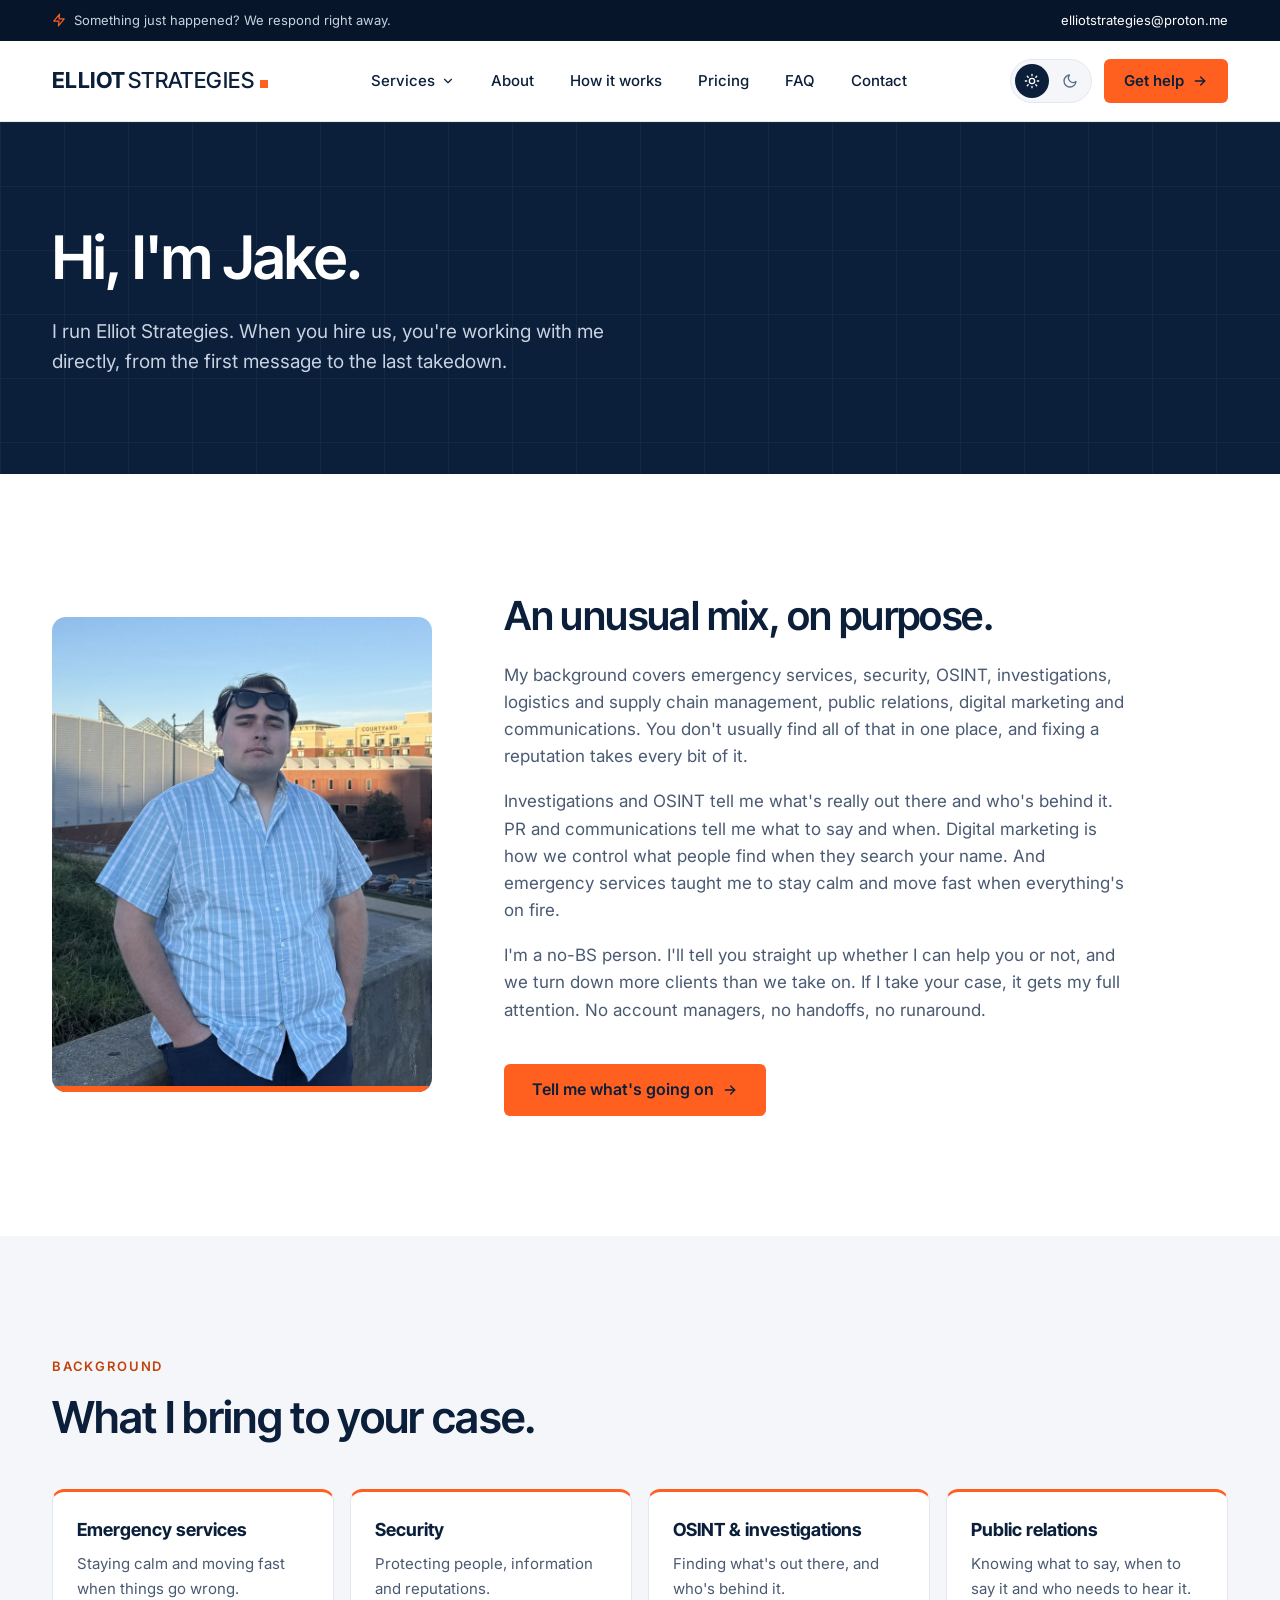
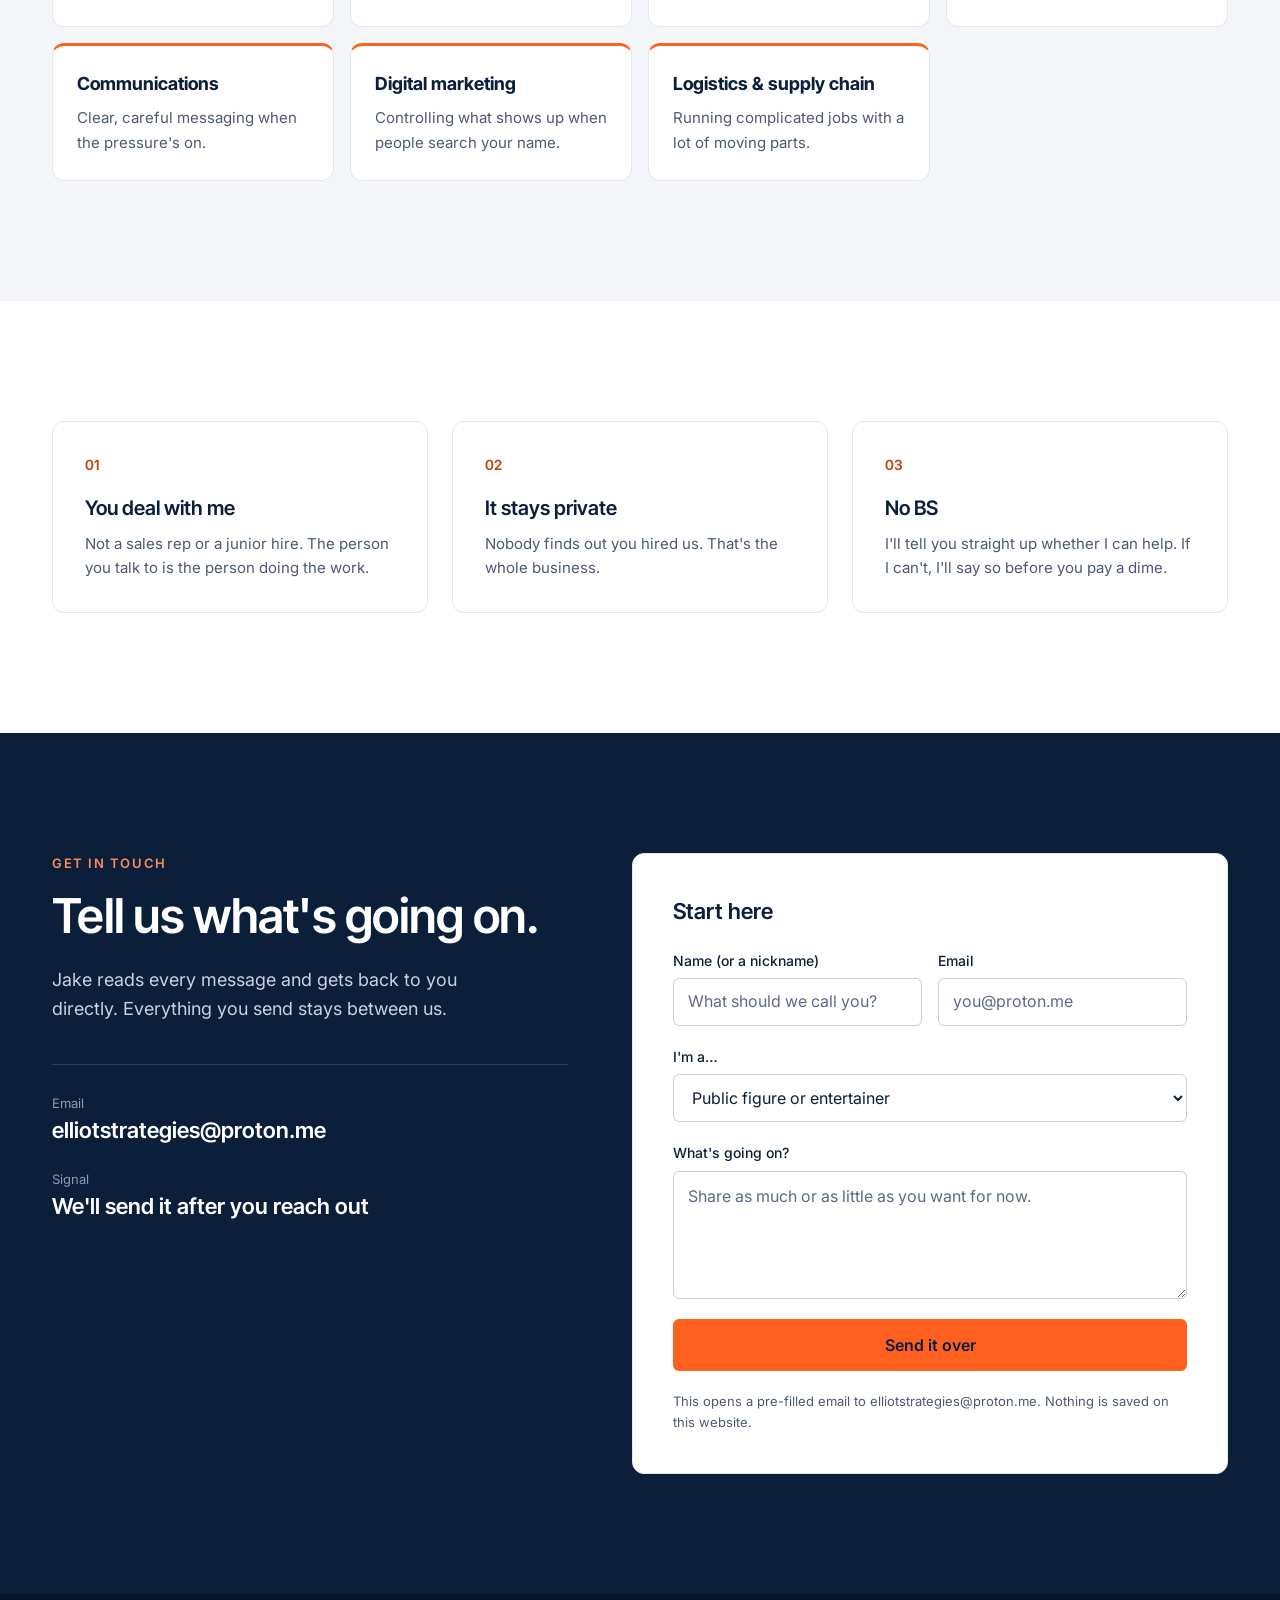
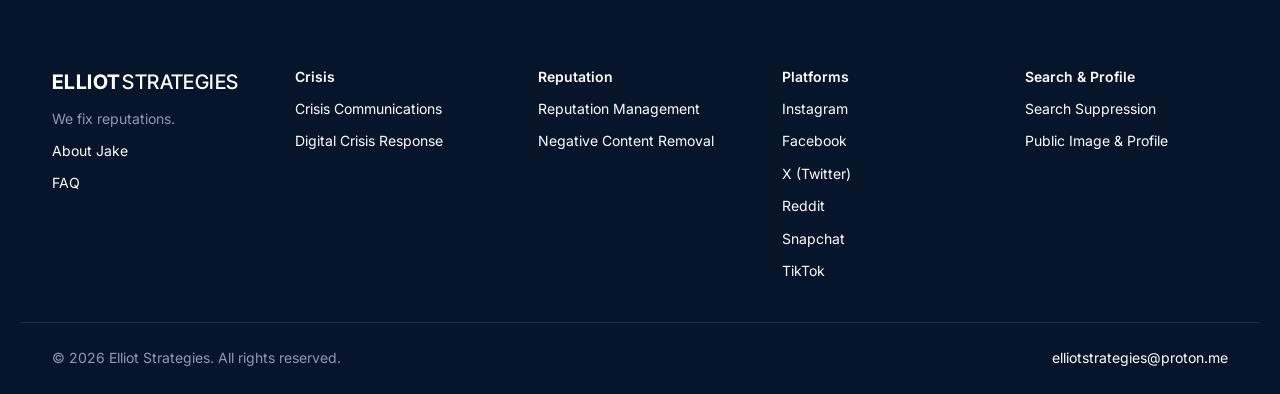
==== about/index.html @ aa4f6046 "No-BS positioning: straight answers, decline more clients than we take Co-Authored-By: Claude Opus 5" ====
<!doctype html>
<html lang="en" data-theme="day">
<head>
<meta charset="utf-8">
<meta name="viewport" content="width=device-width, initial-scale=1">
<title>About Jake Elliot | Elliot Strategies</title>
<meta name="description" content="Elliot Strategies is run by Jake Elliot, with a background in emergency services, security, OSINT, investigations, PR, digital marketing and communications.">
<meta name="theme-color" content="#0b1f3a">
<script>try{var t=localStorage.getItem('es-theme');if(t)document.documentElement.setAttribute('data-theme',t);}catch(e){}</script>
<link rel="preconnect" href="https://fonts.googleapis.com">
<link rel="preconnect" href="https://fonts.gstatic.com" crossorigin>
<link rel="stylesheet" href="https://fonts.googleapis.com/css2?family=Inter:wght@400;500;600&family=Inter+Tight:wght@500;600;700&display=swap">
<link rel="stylesheet" href="/assets/style.css">
</head>
<body>
<a class="skip" href="#main">Skip to content</a>
<div class="util dark"><div class="wrap"><span><svg width="14" height="14" viewBox="0 0 24 24" fill="none" stroke="#ff5f1f" stroke-width="2" stroke-linecap="round" stroke-linejoin="round" aria-hidden="true"><path d="M13 2 3 14h9l-1 8 10-12h-9l1-8z"/></svg>Something just happened? We respond right away.</span><a href="mailto:elliotstrategies@proton.me">elliotstrategies@proton.me</a></div></div>
<header class="site-header">
<div class="wrap bar">
<a class="brand" href="/" aria-label="Elliot Strategies home"><b>ELLIOT</b><span>STRATEGIES</span><i></i></a>
<nav class="nav" aria-label="Primary">
<button type="button" class="nav-btn" aria-expanded="false" aria-controls="mega">Services <svg width="14" height="14" viewBox="0 0 24 24" fill="none" stroke="currentColor" stroke-width="2" stroke-linecap="round" stroke-linejoin="round" aria-hidden="true"><path d="m6 9 6 6 6-6"/></svg></button>
<a href="/about/">About</a>
<a href="/#approach">How it works</a>
<a href="/#pricing">Pricing</a>
<a href="/#faq">FAQ</a>
<a href="/#contact">Contact</a>
<a class="btn nav-cta" href="/#contact">Get help <svg width="16" height="16" viewBox="0 0 24 24" fill="none" stroke="currentColor" stroke-width="2" stroke-linecap="round" stroke-linejoin="round" aria-hidden="true"><path d="M5 12h14"/><path d="m13 6 6 6-6 6"/></svg></a>
</nav>
<div class="actions">
<button type="button" class="theme-toggle" aria-pressed="false" aria-label="Switch to night mode"><span class="sun"><svg width="16" height="16" viewBox="0 0 24 24" fill="none" stroke="currentColor" stroke-width="2" stroke-linecap="round" stroke-linejoin="round" aria-hidden="true"><circle cx="12" cy="12" r="4"/><path d="M12 2v2M12 20v2M4.9 4.9l1.4 1.4M17.7 17.7l1.4 1.4M2 12h2M20 12h2M6.3 17.7l-1.4 1.4M19.1 4.9l-1.4 1.4"/></svg></span><span class="moon"><svg width="16" height="16" viewBox="0 0 24 24" fill="none" stroke="currentColor" stroke-width="2" stroke-linecap="round" stroke-linejoin="round" aria-hidden="true"><path d="M21 12.8A9 9 0 1 1 11.2 3a7 7 0 0 0 9.8 9.8z"/></svg></span></button>
<a class="btn" href="/#contact">Get help <svg width="16" height="16" viewBox="0 0 24 24" fill="none" stroke="currentColor" stroke-width="2" stroke-linecap="round" stroke-linejoin="round" aria-hidden="true"><path d="M5 12h14"/><path d="m13 6 6 6-6 6"/></svg></a>
<button type="button" class="menu-toggle" aria-expanded="false" aria-label="Open menu"><svg width="20" height="20" viewBox="0 0 24 24" fill="none" stroke="currentColor" stroke-width="2" stroke-linecap="round" aria-hidden="true"><path d="M4 7h16M4 12h16M4 17h16"/></svg></button>
</div>
</div>
<div id="mega" class="mega">
<div class="wrap mega-grid"><div><h4>Crisis</h4><div class="mega-col"><a href="/services/crisis-communications/"><strong>Crisis Communications</strong><small>What to say (and not say) when something blows up.</small></a><a href="/services/digital-crisis-response/"><strong>Digital Crisis Response</strong><small>Stop it spreading online, fast.</small></a></div></div><div><h4>Reputation</h4><div class="mega-col"><a href="/services/reputation-management/"><strong>Reputation Management</strong><small>Keep what people see and say about you in your favor.</small></a><a href="/services/negative-content-removal/"><strong>Negative Content Removal</strong><small>Get bad articles and posts taken down.</small></a></div></div><div><h4>Platforms</h4><div class="mega-2"><a href="/services/instagram-account-takedown/">Instagram Takedown</a><a href="/services/facebook-account-takedown/">Facebook Takedown</a><a href="/services/x-account-takedown/">X (Twitter) Takedown</a><a href="/services/reddit-account-takedown/">Reddit Takedown</a><a href="/services/snapchat-account-takedown/">Snapchat Takedown</a><a href="/services/tiktok-account-takedown/">TikTok Takedown</a></div></div><div><h4>Search &amp; Profile</h4><div class="mega-col"><a href="/services/search-suppression/"><strong>Search Suppression</strong><small>Push bad results off the first page of Google.</small></a><a href="/services/public-image-and-profile/"><strong>Public Image &amp; Profile</strong><small>Build up the good stuff people find about you.</small></a></div></div>
<div class="feature dark"><div class="eyebrow-o">Need help now?</div><div class="t">Message us and Jake gets back to you right away.</div><p>Prefer Signal? We'll send you a handle.</p><a class="btn" href="mailto:elliotstrategies@proton.me">Get help now</a></div>
</div>
<div class="wrap"><div class="mega-foot"><span>We work with actors, musicians, politicians, city leaders, business owners and public figures.</span><a href="/services/">See everything we do →</a></div></div>
</div>
</header>
<main id="main">
<section class="hero svc-hero dark"><div class="wrap" style="position:relative">
<h1>Hi, I'm Jake.</h1>
<p class="lead">I run Elliot Strategies. When you hire us, you're working with me directly, from the first message to the last takedown.</p>
</div></section>
<section class="section"><div class="wrap about-in">
<figure class="about-photo"><img src="/assets/jake.jpg" alt="Jake Elliot, founder of Elliot Strategies" width="800" height="1000" loading="lazy"></figure>
<div class="about-copy">
<h2>An unusual mix, on purpose.</h2>
<p>My background covers emergency services, security, OSINT, investigations, logistics and supply chain management, public relations, digital marketing and communications. You don't usually find all of that in one place, and fixing a reputation takes every bit of it.</p>
<p>Investigations and OSINT tell me what's really out there and who's behind it. PR and communications tell me what to say and when. Digital marketing is how we control what people find when they search your name. And emergency services taught me to stay calm and move fast when everything's on fire.</p>
<p>I'm a no-BS person. I'll tell you straight up whether I can help you or not, and we turn down more clients than we take on. If I take your case, it gets my full attention. No account managers, no handoffs, no runaround.</p>
<div class="ctas"><a class="btn btn-lg" href="#contact">Tell me what's going on <svg width="16" height="16" viewBox="0 0 24 24" fill="none" stroke="currentColor" stroke-width="2" stroke-linecap="round" stroke-linejoin="round" aria-hidden="true"><path d="M5 12h14"/><path d="m13 6 6 6-6 6"/></svg></a></div>
</div>
</div></section>
<section class="section alt"><div class="wrap">
<div style="max-width:640px;margin-bottom:48px"><div class="eyebrow">Background</div><h2>What I bring to your case.</h2></div>
<div class="bg-grid"><div><strong>Emergency services</strong><span>Staying calm and moving fast when things go wrong.</span></div><div><strong>Security</strong><span>Protecting people, information and reputations.</span></div><div><strong>OSINT &amp; investigations</strong><span>Finding what&#x27;s out there, and who&#x27;s behind it.</span></div><div><strong>Public relations</strong><span>Knowing what to say, when to say it and who needs to hear it.</span></div><div><strong>Communications</strong><span>Clear, careful messaging when the pressure&#x27;s on.</span></div><div><strong>Digital marketing</strong><span>Controlling what shows up when people search your name.</span></div><div><strong>Logistics &amp; supply chain</strong><span>Running complicated jobs with a lot of moving parts.</span></div></div>
</div></section>
<section class="section"><div class="wrap">
<div class="steps">
<div><div class="num">01</div><h3>You deal with me</h3><p>Not a sales rep or a junior hire. The person you talk to is the person doing the work.</p></div>
<div><div class="num">02</div><h3>It stays private</h3><p>Nobody finds out you hired us. That's the whole business.</p></div>
<div><div class="num">03</div><h3>No BS</h3><p>I'll tell you straight up whether I can help. If I can't, I'll say so before you pay a dime.</p></div>
</div>
</div></section>
<section id="contact" class="contact dark">
<div class="wrap contact-in">
<div>
<div class="eyebrow-o" style="font-size:13px;margin-bottom:16px">Get in touch</div>
<h2>Tell us what's going on.</h2>
<p class="lead">Jake reads every message and gets back to you directly. Everything you send stays between us.</p>
<div class="channels">
<div><small>Email</small><a href="mailto:elliotstrategies@proton.me">elliotstrategies@proton.me</a></div>
<div><small>Signal</small><strong>We'll send it after you reach out</strong></div>
</div>
</div>
<form class="inquiry">
<div class="t">Start here</div>
<div class="fields">
<label>Name (or a nickname)<input type="text" name="name" placeholder="What should we call you?" required></label>
<label>Email<input type="email" name="email" placeholder="you@proton.me" required></label>
</div>
<label>I'm a…<select name="role"><option>Public figure or entertainer</option><option>Politician or candidate</option><option>City or county leader</option><option>Business owner or executive</option><option>Reaching out for someone else</option></select></label>
<label>What's going on?<textarea name="overview" rows="4" placeholder="Share as much or as little as you want for now."></textarea></label>
<button type="submit" class="btn btn-lg">Send it over</button>
<p class="note">This opens a pre-filled email to elliotstrategies@proton.me. Nothing is saved on this website.</p>
</form>
</div>
</section>

</main>
<footer class="footer dark">
<div class="wrap foot-grid"><div><a class="brand" href="/"><b>ELLIOT</b><span>STRATEGIES</span></a><p style="margin:0">We fix reputations.</p><a href="/about/">About Jake</a><a href="/#faq">FAQ</a></div><div><h5>Crisis</h5><a href="/services/crisis-communications/">Crisis Communications</a><a href="/services/digital-crisis-response/">Digital Crisis Response</a></div><div><h5>Reputation</h5><a href="/services/reputation-management/">Reputation Management</a><a href="/services/negative-content-removal/">Negative Content Removal</a></div><div><h5>Platforms</h5><a href="/services/instagram-account-takedown/">Instagram</a><a href="/services/facebook-account-takedown/">Facebook</a><a href="/services/x-account-takedown/">X (Twitter)</a><a href="/services/reddit-account-takedown/">Reddit</a><a href="/services/snapchat-account-takedown/">Snapchat</a><a href="/services/tiktok-account-takedown/">TikTok</a></div><div><h5>Search &amp; Profile</h5><a href="/services/search-suppression/">Search Suppression</a><a href="/services/public-image-and-profile/">Public Image &amp; Profile</a></div></div>
<div class="wrap foot-bar"><span>© 2026 Elliot Strategies. All rights reserved.</span><a href="mailto:elliotstrategies@proton.me">elliotstrategies@proton.me</a></div>
</footer>
<script src="/assets/site.js"></script>
</body>
</html>
---- assets/style.css ----
:root{
  --orange:#ff5f1f;--navy:#0b1f3a;--deep:#07152a;
  --page:#ffffff;--alt:#f4f6f9;--card:#ffffff;--header:#ffffff;--util:#07152a;--hero:#0b1f3a;--feature:#0b1f3a;--tile:#0b1f3a;
  --form:#ffffff;--input:#ffffff;--text:#0b1f3a;--muted:#4a5a72;--label:#5a6b85;--accent:#c2410c;--rule:#0b1f3a;
  --border:#e3e8ef;--input-border:#c5cedb;--shadow:0 24px 48px rgba(7,21,42,.14);--link-hover:#c2410c;
  --head:'Inter Tight',Inter,system-ui,sans-serif;
}
[data-theme="night"]{
  --page:#0b1f3a;--alt:#0e2443;--card:#102a4f;--header:#0b1f3a;--util:#050f20;--hero:#07152a;--feature:#07152a;--tile:#07152a;
  --form:#102a4f;--input:#0b1f3a;--text:#ffffff;--muted:#b4bfd0;--label:#9aa8bf;--accent:#ff8a57;--rule:#ffffff;
  --border:rgba(255,255,255,.12);--input-border:rgba(255,255,255,.25);--shadow:0 24px 48px rgba(0,0,0,.45);--link-hover:#ff8a57;
}
*{box-sizing:border-box}
html{scroll-behavior:smooth}
body{margin:0;background:var(--page);color:var(--text);font-family:Inter,system-ui,sans-serif;font-size:16px;line-height:1.6;-webkit-font-smoothing:antialiased;transition:background .2s,color .2s}
a{color:var(--text);text-decoration:none}a:hover{color:var(--link-hover)}
.dark{color:#c9d2e0}.dark a{color:#fff}.dark a:hover{color:#ff8a57}
h1,h2,h3{font-family:var(--head);font-weight:600;margin:0}
.wrap{max-width:1240px;margin:0 auto;padding:0 32px}
.skip{position:absolute;left:-9999px}.skip:focus{left:16px;top:16px;z-index:100;background:var(--orange);color:var(--navy);padding:8px 16px;border-radius:6px}
:focus-visible{outline:2px solid var(--orange);outline-offset:2px}

/* utility bar */
.util{background:var(--util);font-size:13px}
.util .wrap{display:flex;flex-wrap:wrap;justify-content:space-between;gap:8px 24px;align-items:center;padding-top:10px;padding-bottom:10px}
.util span{display:flex;align-items:center;gap:8px}

/* header */
.site-header{position:sticky;top:0;background:var(--header);border-bottom:1px solid var(--border);z-index:40}
.bar{display:flex;align-items:center;justify-content:space-between;gap:16px 32px;min-height:80px}
.brand{display:flex;align-items:baseline;gap:2px;font-family:var(--head);font-size:22px;letter-spacing:.02em}
.brand b{font-weight:700}.brand span{font-weight:500}.brand i{display:inline-block;width:8px;height:8px;background:var(--orange);margin-left:4px}
.nav{display:flex;align-items:center;gap:4px 8px;font-size:15px;font-weight:500}
.nav > a,.nav-btn{display:flex;align-items:center;gap:6px;min-height:44px;padding:0 14px;border-radius:6px}
.nav-btn{background:transparent;border:0;font:inherit;color:var(--text);cursor:pointer}
.nav-btn[aria-expanded="true"]{background:var(--alt)}
.nav-btn svg{transition:transform .2s}.nav-btn[aria-expanded="true"] svg{transform:rotate(180deg)}
.actions{display:flex;align-items:center;gap:12px}
.btn{display:inline-flex;align-items:center;justify-content:center;gap:8px;min-height:44px;padding:0 20px;background:var(--orange);color:var(--navy)!important;font-weight:600;font-size:15px;border-radius:6px;border:0;cursor:pointer;font-family:inherit}
.btn:hover{background:#ff7a42}
.btn-lg{min-height:52px;padding:0 28px;font-size:16px}
.btn-ghost{display:inline-flex;align-items:center;min-height:52px;padding:0 28px;border:1px solid rgba(255,255,255,.3);font-weight:600;border-radius:6px}
.btn-ghost:hover{border-color:#fff}
.theme-toggle{display:flex;align-items:center;gap:4px;padding:4px;min-height:44px;background:var(--alt);border:1px solid var(--border);border-radius:999px;cursor:pointer}
.theme-toggle span{width:34px;height:34px;border-radius:999px;display:flex;align-items:center;justify-content:center;color:var(--label)}
.theme-toggle .sun{background:var(--navy);color:#fff}
[data-theme="night"] .theme-toggle .sun{background:transparent;color:var(--label)}
[data-theme="night"] .theme-toggle .moon{background:var(--orange);color:var(--navy)}
.menu-toggle{display:none;min-height:44px;min-width:44px;align-items:center;justify-content:center;background:var(--alt);border:1px solid var(--border);border-radius:6px;color:var(--text);cursor:pointer}

/* mega menu */
.mega{position:absolute;top:100%;left:0;right:0;background:var(--card);border-top:1px solid var(--border);border-bottom:1px solid var(--border);box-shadow:var(--shadow);display:none}
.mega.open{display:block}
.mega-grid{display:grid;grid-template-columns:repeat(4,minmax(0,1fr)) 280px;gap:32px;padding-top:40px;padding-bottom:32px}
.mega h4{margin:0 0 16px;font-size:12px;font-weight:600;letter-spacing:.12em;text-transform:uppercase;color:var(--label);padding-bottom:12px;border-bottom:2px solid var(--orange)}
.mega-col{display:flex;flex-direction:column;gap:18px}
.mega-col a strong{display:block;font-weight:600;font-size:15px}
.mega-col a small{display:block;font-size:13px;color:var(--muted);line-height:1.5}
.mega-2{display:grid;grid-template-columns:repeat(2,minmax(0,1fr));gap:12px 16px;font-size:14px;font-weight:500}
.feature{background:var(--feature);border:1px solid var(--border);border-radius:10px;padding:24px;display:flex;flex-direction:column;gap:12px}
.eyebrow-o{font-size:12px;font-weight:600;letter-spacing:.12em;text-transform:uppercase;color:#ff8a57}
.feature .t{font-family:var(--head);font-size:20px;font-weight:600;color:#fff;line-height:1.3}
.feature p{margin:0;font-size:13px;line-height:1.5}
.mega-foot{border-top:1px solid var(--border);padding:18px 0;display:flex;flex-wrap:wrap;gap:8px;justify-content:space-between;font-size:14px;color:var(--muted)}
.mega-foot a{font-weight:600}

/* sections */
.hero{background:var(--hero);position:relative;overflow:hidden}
.hero::before{content:"";position:absolute;inset:0;background-image:linear-gradient(rgba(255,255,255,.04) 1px,transparent 1px),linear-gradient(90deg,rgba(255,255,255,.04) 1px,transparent 1px);background-size:64px 64px}
.hero-in{position:relative;display:flex;flex-wrap:wrap;gap:56px;align-items:center;padding-top:112px;padding-bottom:120px}
.hero-copy{flex:999 1 560px;min-width:0}
.kicker{display:inline-flex;align-items:center;gap:10px;font-size:13px;font-weight:600;letter-spacing:.14em;text-transform:uppercase;color:#ff8a57;margin-bottom:24px}
.kicker::before{content:"";width:24px;height:2px;background:var(--orange)}
.hero h1{font-size:clamp(40px,5.5vw,64px);line-height:1.04;letter-spacing:-.02em;color:#fff;max-width:760px}
.hero p.lead{margin:28px 0 0;font-size:19px;max-width:600px}
.ctas{display:flex;flex-wrap:wrap;gap:12px;margin-top:40px}
.terms{flex:1 1 340px;min-width:0;background:rgba(255,255,255,.04);border:1px solid rgba(255,255,255,.12);border-radius:12px}
.terms > div{padding:24px 28px;border-bottom:1px solid rgba(255,255,255,.12)}.terms > div:last-child{border-bottom:0}
.terms .h{padding:20px 28px;font-size:12px;font-weight:600;letter-spacing:.14em;text-transform:uppercase;color:#8d9ab0}
.terms small{display:block;font-size:13px;color:#8d9ab0}.terms strong{display:block;font-family:var(--head);font-size:22px;font-weight:600;color:#fff}
.clients{background:var(--alt);border-bottom:1px solid var(--border)}
.clients .wrap{display:flex;flex-wrap:wrap;align-items:center;gap:16px 40px;padding-top:40px;padding-bottom:40px}
.label{font-size:12px;font-weight:600;letter-spacing:.14em;text-transform:uppercase;color:var(--label)}
.clients ul{list-style:none;margin:0;padding:0;display:flex;flex-wrap:wrap;gap:12px 36px;font-family:var(--head);font-size:18px;font-weight:600}
.section{padding:120px 0}
.section.alt{background:var(--alt)}
.eyebrow{font-size:13px;font-weight:600;letter-spacing:.14em;text-transform:uppercase;color:var(--accent);margin-bottom:16px}
.section h2{font-size:clamp(32px,4vw,44px);line-height:1.1;letter-spacing:-.015em}
.sec-head{display:flex;flex-wrap:wrap;justify-content:space-between;align-items:end;gap:24px;margin-bottom:56px}
.sec-head > div{max-width:640px}.sec-head p{margin:0;max-width:400px;color:var(--muted)}
.practice{display:grid;grid-template-columns:repeat(auto-fit,minmax(270px,1fr));gap:1px;background:var(--border);border:1px solid var(--border);border-radius:12px;overflow:hidden}
.practice > div{background:var(--card);padding:36px 32px;display:flex;flex-direction:column;gap:20px}
.tile{width:48px;height:48px;border-radius:8px;background:var(--tile);display:flex;align-items:center;justify-content:center}
.practice h3{font-size:24px}.practice p{margin:0;color:var(--muted);font-size:15px}
.links{display:flex;flex-direction:column;border-top:1px solid var(--border);margin-top:auto}
.links a{display:flex;justify-content:space-between;align-items:center;min-height:48px;border-bottom:1px solid var(--border);font-weight:500;font-size:15px}
.links a:last-child{border-bottom:0}
.links.two{display:grid;grid-template-columns:repeat(2,minmax(0,1fr));column-gap:16px}
.links.two a{min-height:44px;font-size:14px}.links.two a:nth-last-child(-n+2){border-bottom:0}
.steps{display:grid;grid-template-columns:repeat(auto-fit,minmax(240px,1fr));gap:24px}
.steps > div,.card{background:var(--card);border:1px solid var(--border);border-radius:12px;padding:32px}
.num{font-family:var(--head);font-size:14px;font-weight:600;color:var(--accent)}
.steps h3{margin:16px 0 8px;font-size:20px}.steps p{margin:0;color:var(--muted);font-size:15px}
.two-col{display:grid;grid-template-columns:repeat(auto-fit,minmax(320px,1fr));gap:24px}
.two-col > div{border-top:3px solid var(--rule);padding-top:32px}.two-col > div + div{border-top-color:var(--orange)}
.two-col h3{margin:12px 0 16px;font-size:36px;letter-spacing:-.01em}.two-col p{margin:0;color:var(--muted);font-size:17px;max-width:500px}
.contact{background:var(--hero)}
.contact-in{display:flex;flex-wrap:wrap;gap:64px;padding-top:120px;padding-bottom:120px}
.contact-in > div{flex:1 1 380px;min-width:0}
.contact h2{font-size:clamp(34px,4vw,48px);line-height:1.08;letter-spacing:-.015em;color:#fff}
.contact .lead{margin:24px 0 40px;font-size:18px;max-width:460px}
.channels{display:flex;flex-direction:column;gap:20px;border-top:1px solid rgba(255,255,255,.14);padding-top:28px}
.channels small{display:block;font-size:13px;color:#8d9ab0}.channels a,.channels strong{font-family:var(--head);font-size:22px;font-weight:600;color:#fff}
form.inquiry{flex:1 1 460px;min-width:0;background:var(--form);color:var(--text);border:1px solid var(--border);border-radius:12px;padding:40px;display:flex;flex-direction:column;gap:20px}
form.inquiry .t{font-family:var(--head);font-size:22px;font-weight:600}
.fields{display:grid;grid-template-columns:repeat(auto-fit,minmax(180px,1fr));gap:16px}
form.inquiry label{display:flex;flex-direction:column;gap:6px;font-size:14px;font-weight:500}
form.inquiry input,form.inquiry select,form.inquiry textarea{min-height:48px;padding:0 14px;background:var(--input);color:var(--text);border:1px solid var(--input-border);border-radius:6px;font:inherit;font-weight:400}
form.inquiry textarea{padding:12px 14px;resize:vertical}
form.inquiry ::placeholder{color:var(--label)}
form.inquiry .note{font-size:13px;color:var(--muted);margin:0}
.footer{background:var(--util);color:#8d9ab0;font-size:14px}
.foot-grid{display:grid;grid-template-columns:repeat(auto-fit,minmax(180px,1fr));gap:40px;padding-top:72px;padding-bottom:40px}
.foot-grid > div{display:flex;flex-direction:column;gap:10px}.foot-grid h5{margin:0;color:#fff;font-size:14px;font-weight:600}
.foot-grid .brand{color:#fff;font-size:20px}
.foot-bar{border-top:1px solid rgba(255,255,255,.1);display:flex;flex-wrap:wrap;justify-content:space-between;gap:12px;padding-top:24px;padding-bottom:24px}

/* service pages */
.svc-hero .wrap{padding-top:40px;padding-bottom:96px}
.crumbs{font-size:14px;color:#8d9ab0;display:flex;flex-wrap:wrap;gap:8px;margin-bottom:56px}.crumbs span[aria-current]{color:#fff}
.svc-hero h1{font-size:clamp(40px,5vw,60px);line-height:1.05;letter-spacing:-.02em;color:#fff;max-width:820px}
.svc-hero .lead{margin:24px 0 0;font-size:19px;max-width:640px}
.svc-body{display:flex;flex-wrap:wrap;gap:64px;align-items:flex-start;padding-top:96px;padding-bottom:96px}
.svc-main{flex:999 1 560px;min-width:0;display:flex;flex-direction:column;gap:64px}
.svc-main h2{font-size:32px;margin-bottom:24px;letter-spacing:-.01em}
.svc-main > p{margin:0;font-size:18px;color:var(--muted)}
.when{display:grid;grid-template-columns:repeat(auto-fit,minmax(240px,1fr));gap:16px}
.when .card{padding:24px;border-radius:10px}.when .card::before{content:"";display:block;width:8px;height:8px;background:var(--orange);margin-bottom:14px}
.when strong{display:block}.when span{font-size:15px;color:var(--muted)}
.covers{border-top:1px solid var(--border)}
.covers > div{display:flex;gap:24px;padding:24px 0;border-bottom:1px solid var(--border)}
.covers .num{flex:0 0 40px;font-size:16px}.covers strong{display:block;font-size:18px}.covers span{color:var(--muted)}
aside.side{flex:1 1 320px;min-width:0;display:flex;flex-direction:column;gap:16px;position:sticky;top:104px}
.side-box{background:var(--alt);border:1px solid var(--border);border-radius:12px;overflow:hidden}
.side-box > div{padding:20px 24px;border-bottom:1px solid var(--border)}.side-box > div:last-child{border-bottom:0;padding:24px}
.side-box small{display:block;font-size:13px;color:var(--label)}.side-box strong{font-size:18px}
.side-box .btn{width:100%;min-height:48px}
.cta-band .wrap{display:flex;flex-wrap:wrap;justify-content:space-between;align-items:center;gap:32px;padding-top:96px;padding-bottom:96px}
.cta-band h2{font-size:clamp(30px,3.5vw,40px);line-height:1.1;color:#fff}
.cta-band p{margin:16px 0 0;font-size:17px}

/* responsive */
@media (max-width:1100px){.mega-grid{grid-template-columns:repeat(2,minmax(0,1fr))}.feature{grid-column:1/-1}}
@media (max-width:960px){
  .menu-toggle{display:flex}
  .bar{flex-wrap:wrap}
  .nav{display:none;order:3;width:100%;flex-direction:column;align-items:stretch;padding-bottom:16px}
  .nav.open{display:flex}
  .mega{position:static;box-shadow:none;border:0;background:transparent}
  .mega-grid{grid-template-columns:1fr;padding:16px 0}
  .actions .btn{display:none}
  aside.side{position:static}
}
@media (max-width:560px){.wrap{padding:0 20px}.section{padding:80px 0}.hero-in{padding-top:72px;padding-bottom:80px}form.inquiry{padding:24px}.util .wrap > span{display:none}}
@media (max-width:560px){.bar{gap:12px;min-height:68px}.brand{font-size:17px}.actions{gap:8px}.theme-toggle span{width:30px;height:30px}}

/* ---- mobile fixes ---- */
form.inquiry input,form.inquiry select,form.inquiry textarea{font-size:16px}
.nav-cta{display:none}
body{overflow-x:clip}
@media (max-width:960px){
  .site-header.menu-open{max-height:100vh;max-height:100dvh;overflow-y:auto;overscroll-behavior:contain}
  body.menu-lock{overflow:hidden}
  .nav > a,.nav-btn{min-height:48px;font-size:17px;border-bottom:1px solid var(--border);border-radius:0;padding:0 4px;justify-content:space-between}
  .nav-btn{width:100%;text-align:left}
  .nav-btn[aria-expanded="true"]{background:transparent;color:var(--accent)}
  .nav-cta{display:flex;margin-top:16px;min-height:52px;font-size:16px}
  .mega{display:none}
  .site-header.menu-open .mega.open{display:block}
  .mega-grid{gap:24px;padding-top:8px;padding-bottom:16px}
  .mega h4{margin-bottom:8px}
  .mega-col{gap:4px}
  .mega-col a{padding:8px 0}
  .mega-col a small{display:none}
  .mega-2 a{display:flex;align-items:center;min-height:44px}
  .mega-foot span{display:none}
  .mega-foot{padding:12px 0 20px}
  .feature{padding:20px}
}
@media (max-width:560px){
  .hero h1{font-size:38px}
  .hero p.lead,.svc-hero .lead{font-size:17px}
  .ctas a{width:100%;justify-content:center}
  .terms > div,.terms .h{padding-left:20px;padding-right:20px}
  .terms strong{font-size:19px}
  .clients ul{gap:8px 20px;font-size:16px}
  .practice > div{padding:28px 20px}
  .steps > div,.card{padding:24px}
  .two-col h3{font-size:30px}
  .contact-in{gap:40px;padding-top:80px;padding-bottom:80px}
  .channels a,.channels strong{font-size:18px;word-break:break-all}
  .svc-body{padding-top:64px;padding-bottom:64px;gap:40px}
  .svc-main{gap:48px}
  .svc-main h2{font-size:26px}
  .covers > div{gap:16px}
  .cta-band .wrap{padding-top:72px;padding-bottom:72px}
  .cta-band .btn{width:100%}
  .foot-grid{grid-template-columns:repeat(2,minmax(0,1fr));gap:32px 20px;padding-top:56px}
  .foot-grid > div:first-child{grid-column:1/-1}
}
/* hero without labels above the title */
.svc-hero .wrap{padding-top:104px}
@media (max-width:560px){.svc-hero .wrap{padding-top:64px;padding-bottom:72px}}
.nav > a,.nav-btn,.btn{white-space:nowrap}
.nav > a.nav-cta{display:none}
@media (max-width:960px){.nav > a.nav-cta{display:flex;justify-content:center;border-bottom:0;border-radius:6px;padding:0 20px;color:var(--navy)!important}}
@media (max-width:1180px) and (min-width:961px){.nav > a,.nav-btn{padding:0 10px}.bar{gap:16px 20px}}
@media (max-width:1180px) and (min-width:961px){.nav{font-size:14px;gap:0}.nav > a,.nav-btn{padding:0 8px}.brand{font-size:19px}.actions{gap:8px}.actions .btn{padding:0 14px}.actions .btn svg{display:none}.theme-toggle span{width:30px;height:30px}}
/* FAQ */
.faq-wrap{display:flex;flex-wrap:wrap;gap:48px 64px;align-items:flex-start}
.faq-head{flex:1 1 280px;min-width:0;position:sticky;top:120px}
.faq-head p{margin:20px 0 0;color:var(--muted)}
.faq-head p a{color:var(--accent);font-weight:600}
.faq-list{flex:999 1 560px;min-width:0;border-top:1px solid var(--border)}
.faq-list details{border-bottom:1px solid var(--border)}
.faq-list summary{list-style:none;cursor:pointer;display:flex;justify-content:space-between;align-items:center;gap:24px;min-height:64px;padding:16px 0;font-family:var(--head);font-size:19px;font-weight:600}
.faq-list summary::-webkit-details-marker{display:none}
.faq-list summary:hover{color:var(--accent)}
.pm{flex:0 0 28px;height:28px;border-radius:999px;border:1px solid var(--border);position:relative}
.pm::before,.pm::after{content:"";position:absolute;left:50%;top:50%;width:12px;height:2px;background:var(--orange);transform:translate(-50%,-50%);transition:transform .2s}
.pm::after{transform:translate(-50%,-50%) rotate(90deg)}
details[open] .pm::after{transform:translate(-50%,-50%) rotate(0)}
.faq-list details p{margin:0 0 24px;max-width:680px;color:var(--muted);font-size:16px}
@media (max-width:960px){.faq-head{position:static}}
@media (max-width:560px){.faq-list summary{font-size:17px}}
section[id]{scroll-margin-top:84px}
/* FAQ, grouped */
.faq-head .faq-nav{display:flex;flex-direction:column;margin-top:28px;border-top:1px solid var(--border)}
.faq-nav a{display:flex;justify-content:space-between;align-items:center;min-height:48px;border-bottom:1px solid var(--border);font-weight:600;font-size:15px}
.faq-nav a span{font-size:12px;font-weight:600;color:var(--label);background:var(--card);border:1px solid var(--border);border-radius:999px;min-width:28px;height:22px;display:inline-flex;align-items:center;justify-content:center;padding:0 8px}
.faq-groups{flex:999 1 560px;min-width:0;display:flex;flex-direction:column;gap:48px}
.faq-group{scroll-margin-top:100px}
.faq-group h3{font-size:14px;font-weight:600;letter-spacing:.12em;text-transform:uppercase;color:var(--accent);margin:0 0 4px;font-family:Inter,system-ui,sans-serif}
.faq-groups .faq-list{flex:none}
@media (max-width:960px){.faq-head .faq-nav{flex-direction:row;flex-wrap:wrap;gap:8px;border-top:0}.faq-nav a{min-height:40px;border:1px solid var(--border);border-radius:999px;padding:0 14px;gap:8px;background:var(--card)}}
/* About */
.about-in{display:flex;flex-wrap:wrap;gap:48px 72px;align-items:center}
.about-photo{flex:1 1 380px;min-width:0;max-width:480px;margin:0;border-radius:14px;overflow:hidden;position:relative}
.about-photo img{display:block;width:100%;height:auto}
.about-photo::after{content:"";position:absolute;left:0;right:0;bottom:0;height:6px;background:var(--orange)}
.about-copy{flex:999 1 480px;min-width:0}
.about-copy h2{font-size:clamp(30px,3.5vw,40px);line-height:1.1;margin-bottom:24px;letter-spacing:-.015em}
.about-copy p{margin:0 0 18px;font-size:17px;color:var(--muted);max-width:620px}
.bg-grid{display:grid;grid-template-columns:repeat(auto-fit,minmax(240px,1fr));gap:16px}
.bg-grid > div{background:var(--card);border:1px solid var(--border);border-radius:12px;padding:24px;border-top:3px solid var(--orange)}
.bg-grid strong{display:block;font-family:var(--head);font-size:18px;margin-bottom:6px}
.bg-grid span{font-size:15px;color:var(--muted)}
@media (max-width:560px){.about-photo{max-width:none}}
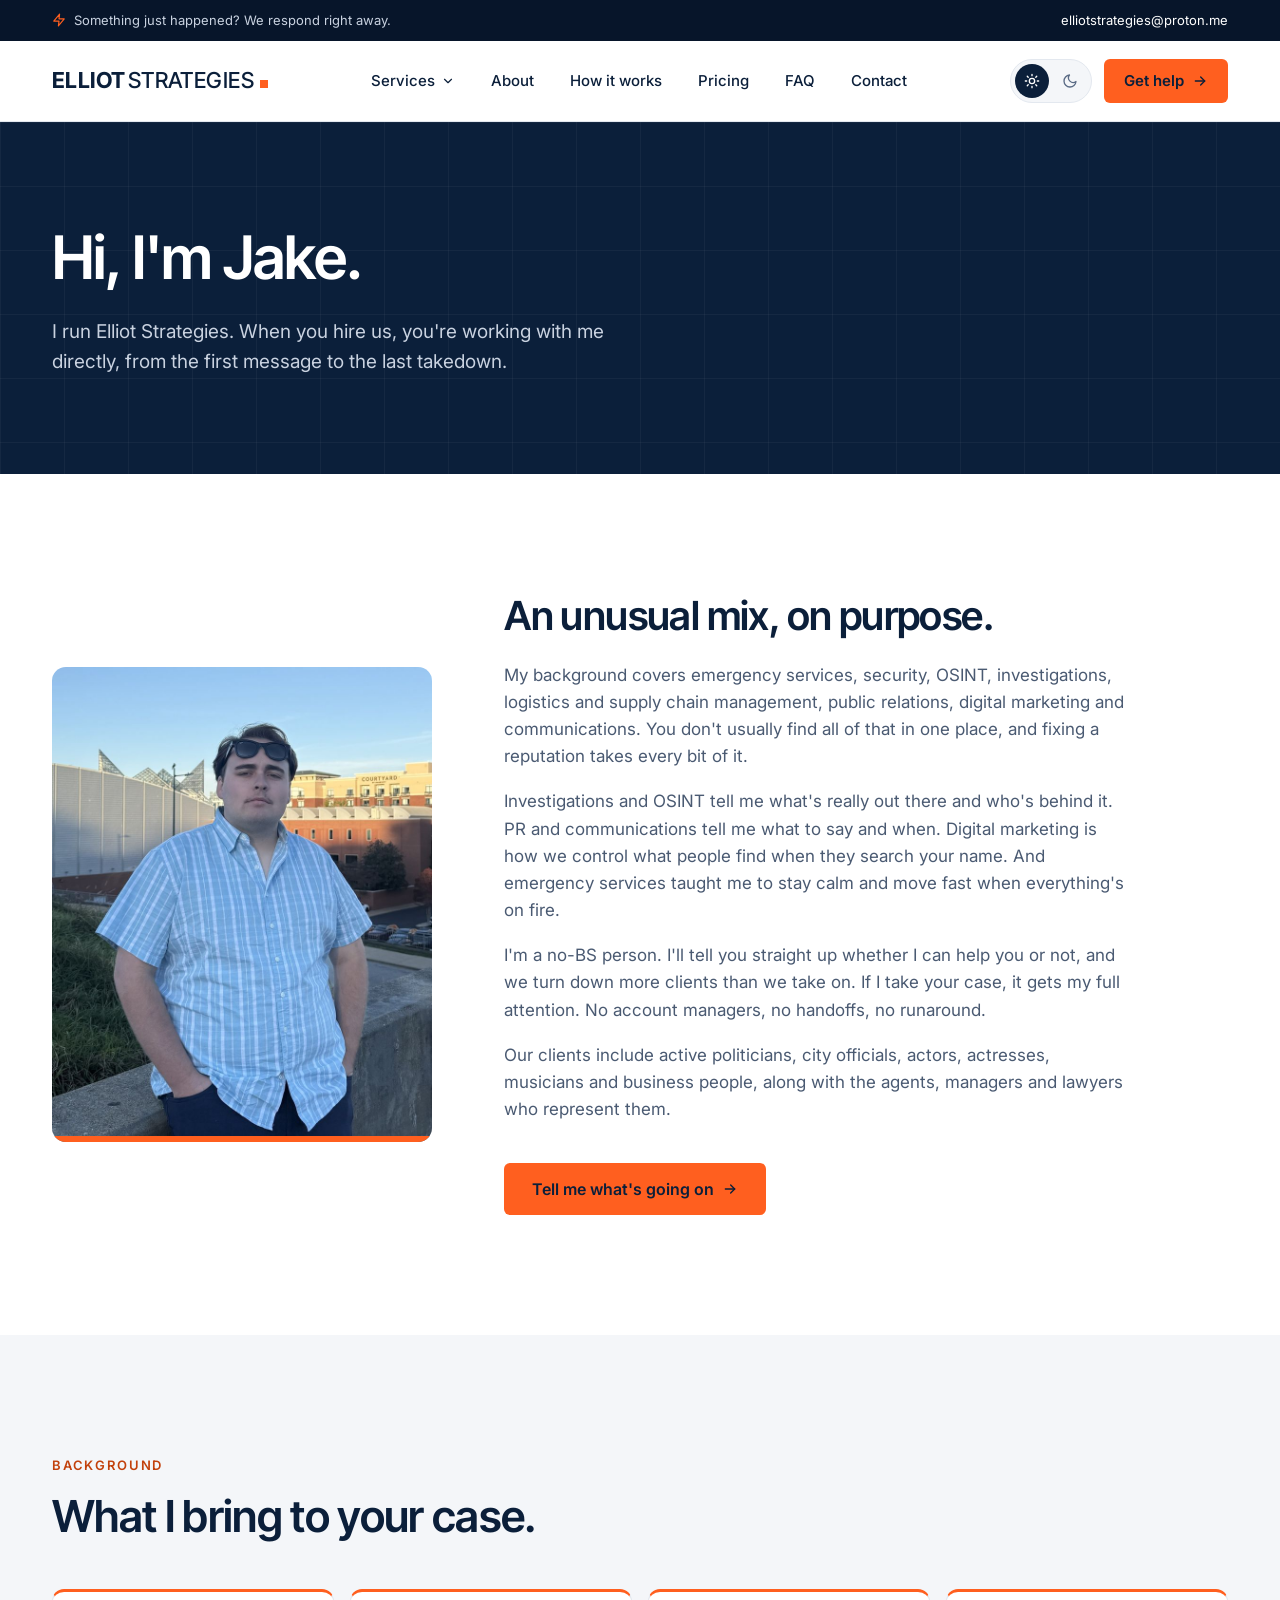
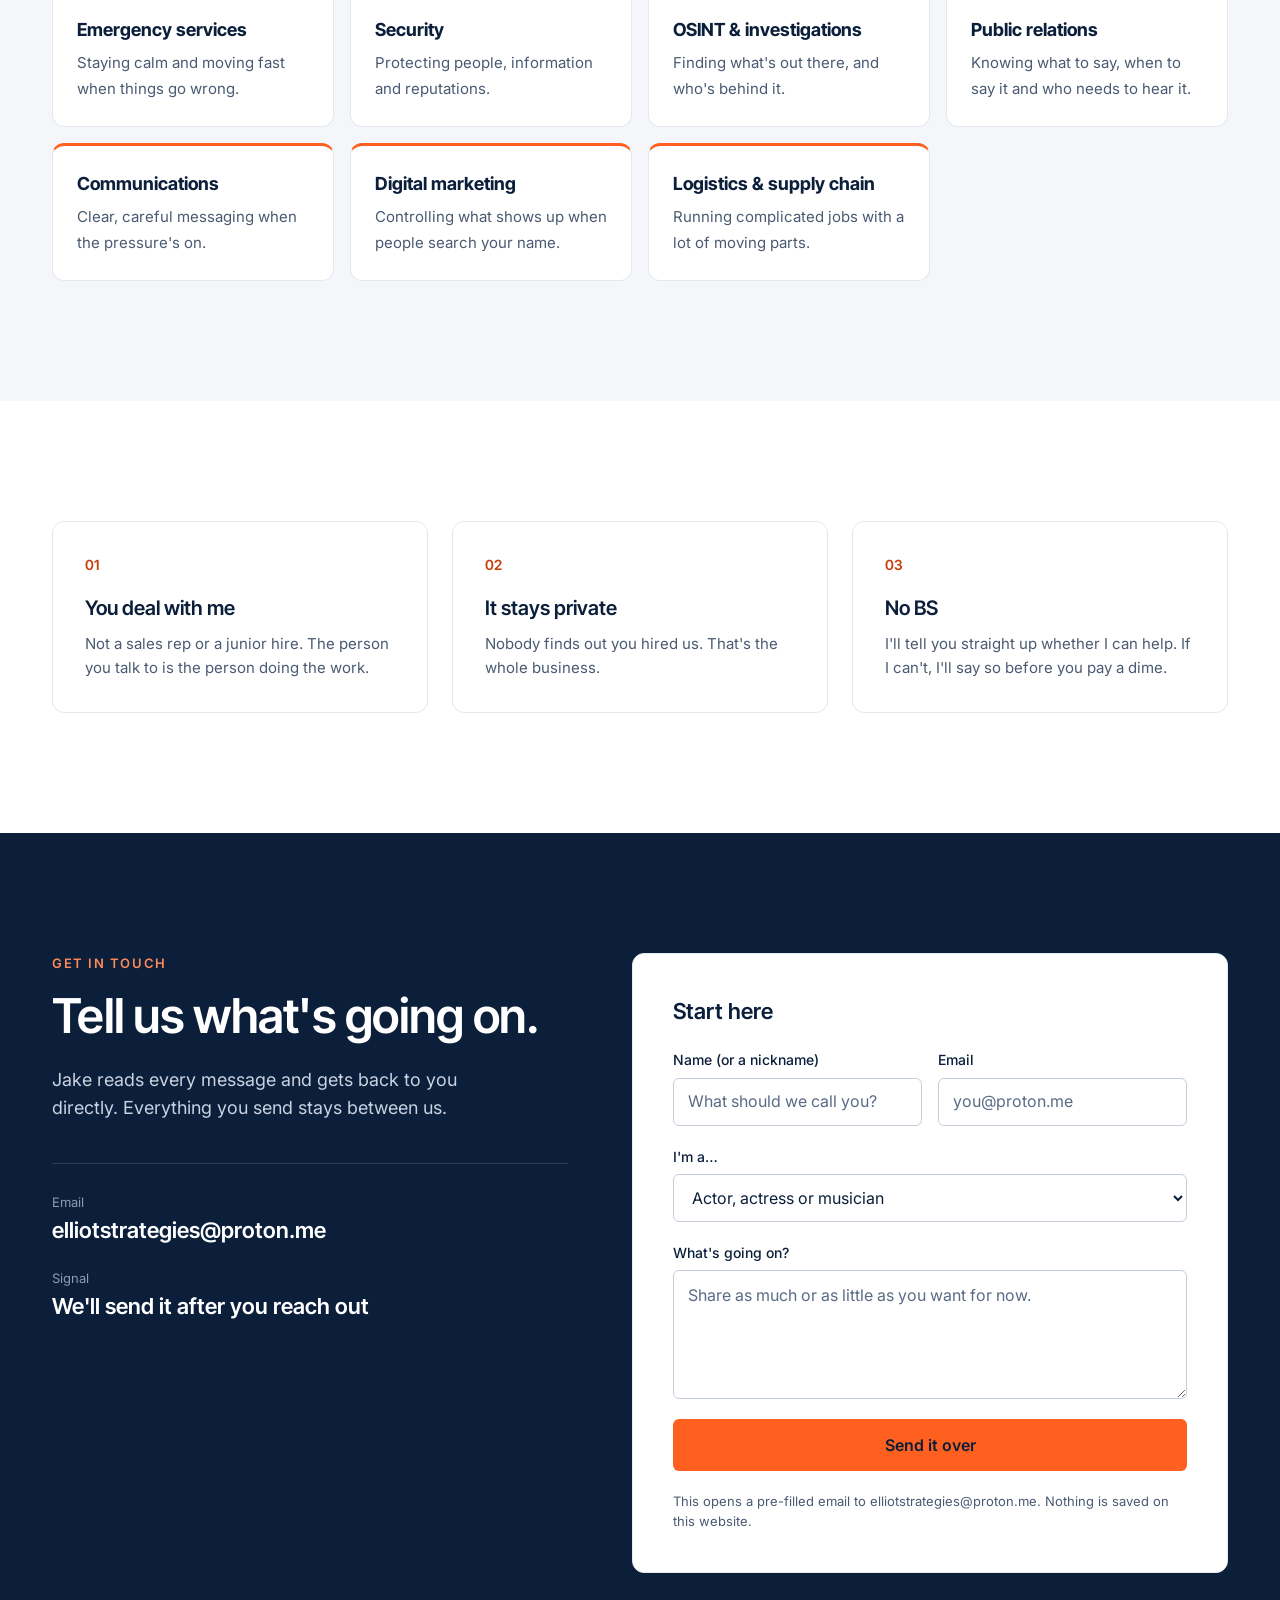
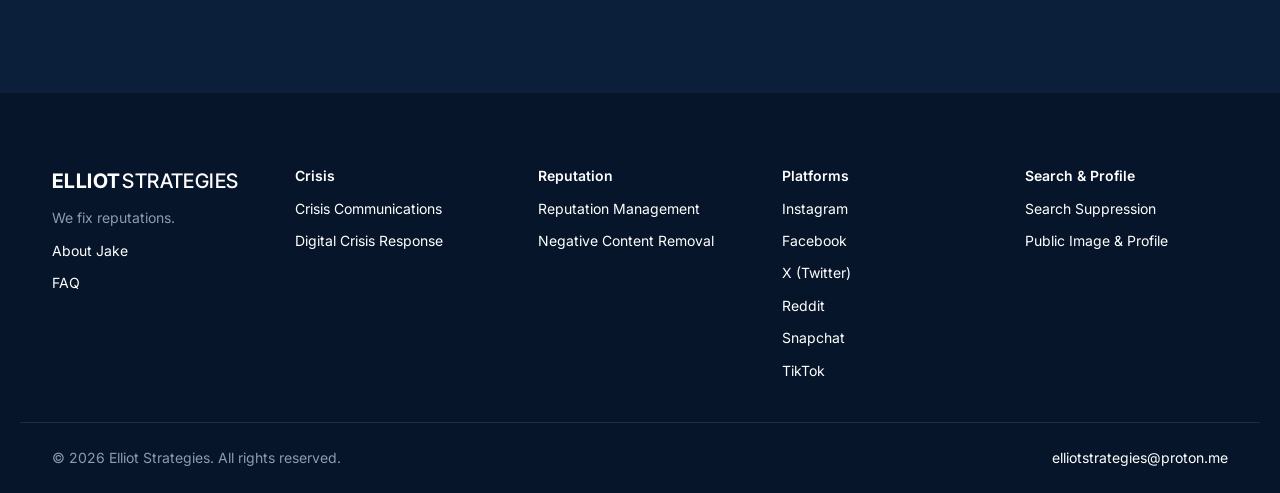
==== commit a407f26e: "Name client types: active politicians, city officials, actors, actresses, musicians, business people" ====
--- a/about/index.html
+++ b/about/index.html
@@ -37,7 +37,7 @@
 <div class="wrap mega-grid"><div><h4>Crisis</h4><div class="mega-col"><a href="/services/crisis-communications/"><strong>Crisis Communications</strong><small>What to say (and not say) when something blows up.</small></a><a href="/services/digital-crisis-response/"><strong>Digital Crisis Response</strong><small>Stop it spreading online, fast.</small></a></div></div><div><h4>Reputation</h4><div class="mega-col"><a href="/services/reputation-management/"><strong>Reputation Management</strong><small>Keep what people see and say about you in your favor.</small></a><a href="/services/negative-content-removal/"><strong>Negative Content Removal</strong><small>Get bad articles and posts taken down.</small></a></div></div><div><h4>Platforms</h4><div class="mega-2"><a href="/services/instagram-account-takedown/">Instagram Takedown</a><a href="/services/facebook-account-takedown/">Facebook Takedown</a><a href="/services/x-account-takedown/">X (Twitter) Takedown</a><a href="/services/reddit-account-takedown/">Reddit Takedown</a><a href="/services/snapchat-account-takedown/">Snapchat Takedown</a><a href="/services/tiktok-account-takedown/">TikTok Takedown</a></div></div><div><h4>Search &amp; Profile</h4><div class="mega-col"><a href="/services/search-suppression/"><strong>Search Suppression</strong><small>Push bad results off the first page of Google.</small></a><a href="/services/public-image-and-profile/"><strong>Public Image &amp; Profile</strong><small>Build up the good stuff people find about you.</small></a></div></div>
 <div class="feature dark"><div class="eyebrow-o">Need help now?</div><div class="t">Message us and Jake gets back to you right away.</div><p>Prefer Signal? We'll send you a handle.</p><a class="btn" href="mailto:elliotstrategies@proton.me">Get help now</a></div>
 </div>
-<div class="wrap"><div class="mega-foot"><span>We work with actors, musicians, politicians, city leaders, business owners and public figures.</span><a href="/services/">See everything we do →</a></div></div>
+<div class="wrap"><div class="mega-foot"><span>We work with active politicians, city officials, actors, actresses, musicians and business people.</span><a href="/services/">See everything we do →</a></div></div>
 </div>
 </header>
 <main id="main">
@@ -52,6 +52,7 @@
 <p>My background covers emergency services, security, OSINT, investigations, logistics and supply chain management, public relations, digital marketing and communications. You don't usually find all of that in one place, and fixing a reputation takes every bit of it.</p>
 <p>Investigations and OSINT tell me what's really out there and who's behind it. PR and communications tell me what to say and when. Digital marketing is how we control what people find when they search your name. And emergency services taught me to stay calm and move fast when everything's on fire.</p>
 <p>I'm a no-BS person. I'll tell you straight up whether I can help you or not, and we turn down more clients than we take on. If I take your case, it gets my full attention. No account managers, no handoffs, no runaround.</p>
+<p>Our clients include active politicians, city officials, actors, actresses, musicians and business people, along with the agents, managers and lawyers who represent them.</p>
 <div class="ctas"><a class="btn btn-lg" href="#contact">Tell me what's going on <svg width="16" height="16" viewBox="0 0 24 24" fill="none" stroke="currentColor" stroke-width="2" stroke-linecap="round" stroke-linejoin="round" aria-hidden="true"><path d="M5 12h14"/><path d="m13 6 6 6-6 6"/></svg></a></div>
 </div>
 </div></section>
@@ -83,7 +84,7 @@
 <label>Name (or a nickname)<input type="text" name="name" placeholder="What should we call you?" required></label>
 <label>Email<input type="email" name="email" placeholder="you@proton.me" required></label>
 </div>
-<label>I'm a…<select name="role"><option>Public figure or entertainer</option><option>Politician or candidate</option><option>City or county leader</option><option>Business owner or executive</option><option>Reaching out for someone else</option></select></label>
+<label>I'm a…<select name="role"><option>Actor, actress or musician</option><option>Politician</option><option>City official</option><option>Business owner or executive</option><option>Other public figure</option><option>Reaching out for someone else</option></select></label>
 <label>What's going on?<textarea name="overview" rows="4" placeholder="Share as much or as little as you want for now."></textarea></label>
 <button type="submit" class="btn btn-lg">Send it over</button>
 <p class="note">This opens a pre-filled email to elliotstrategies@proton.me. Nothing is saved on this website.</p>
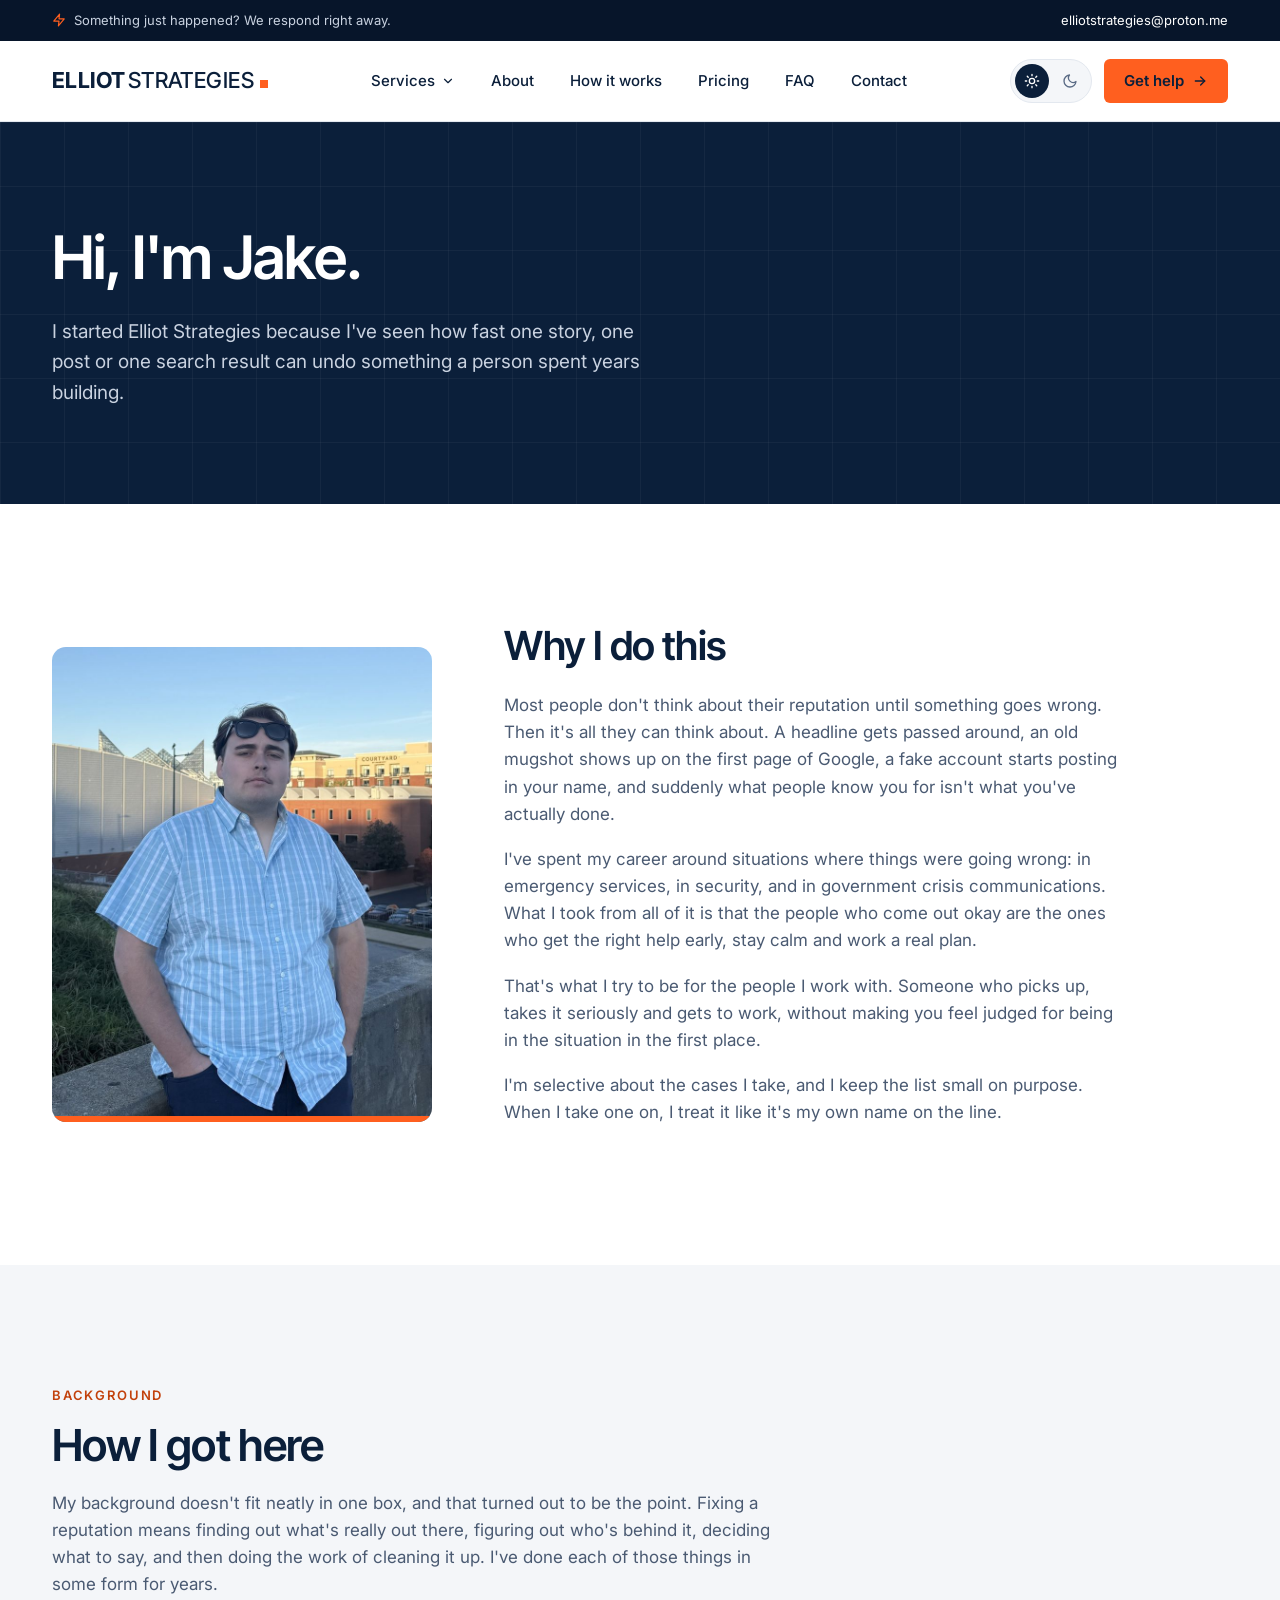
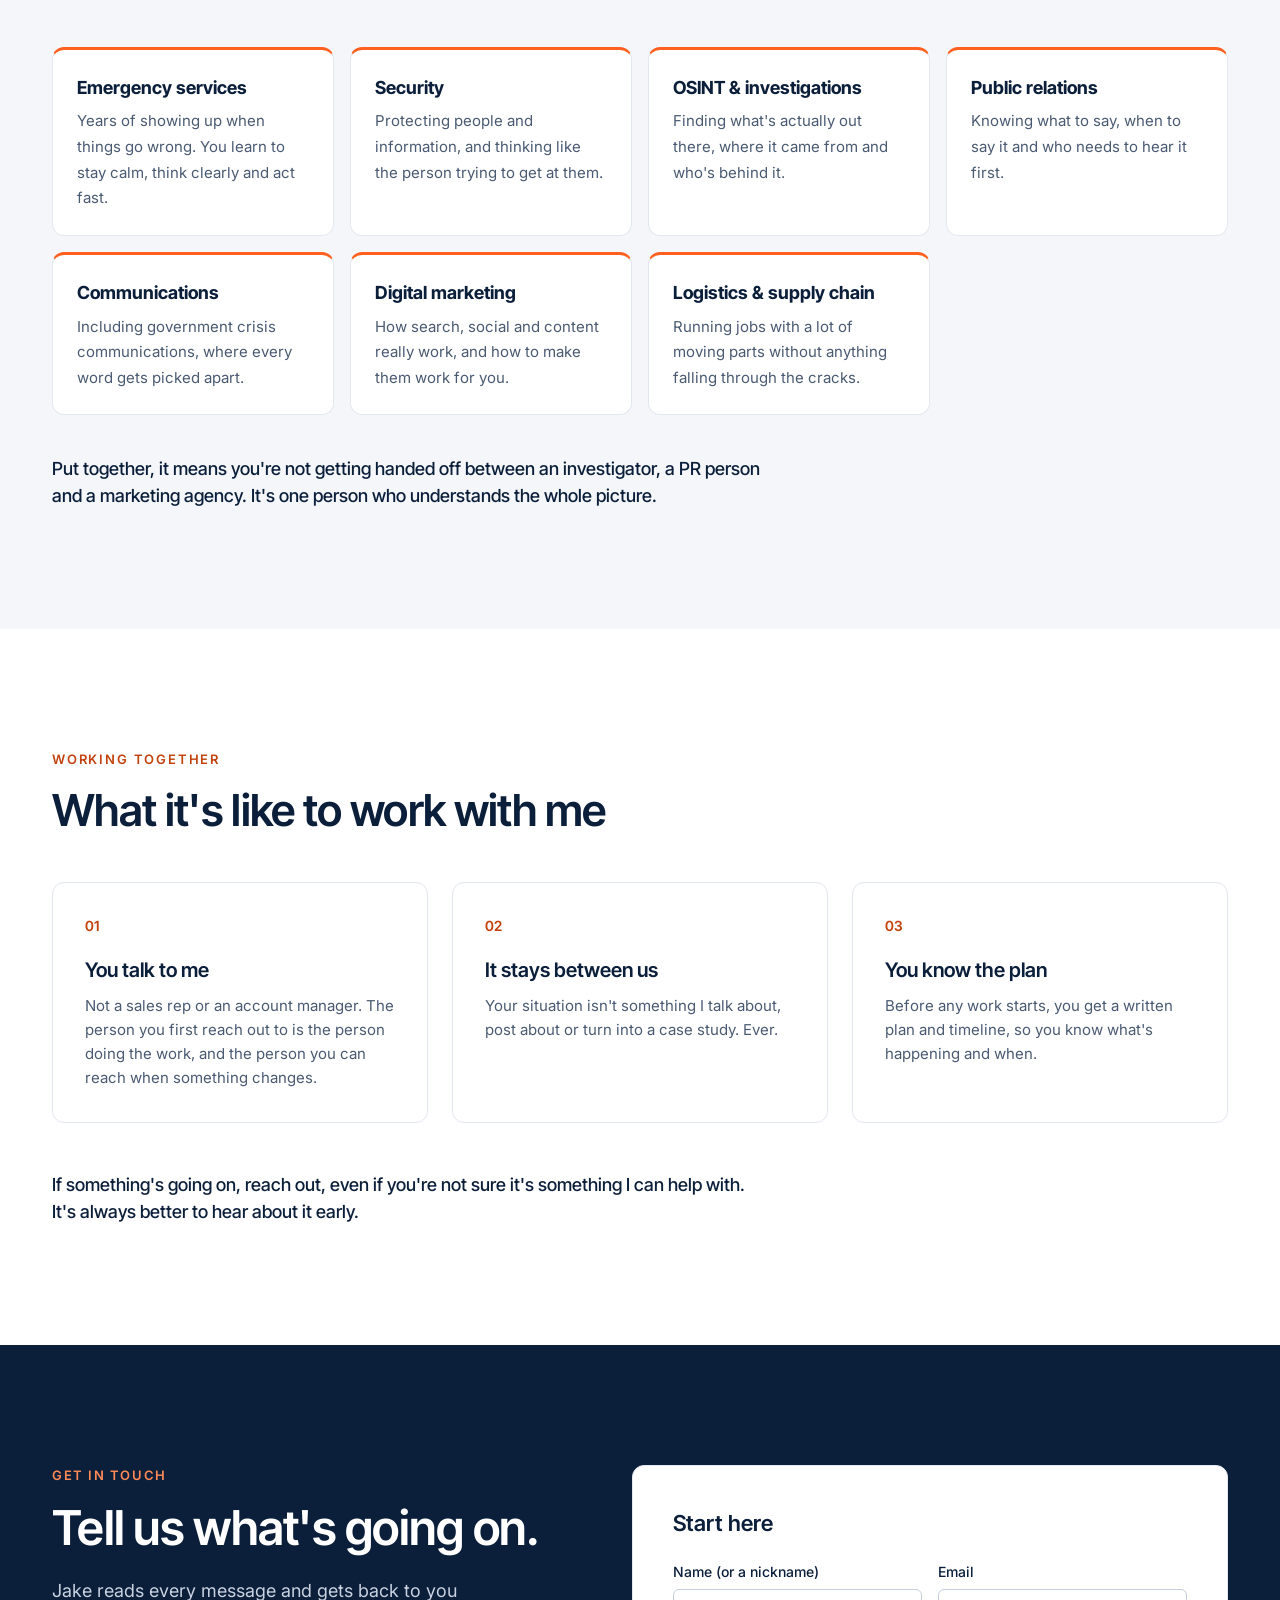
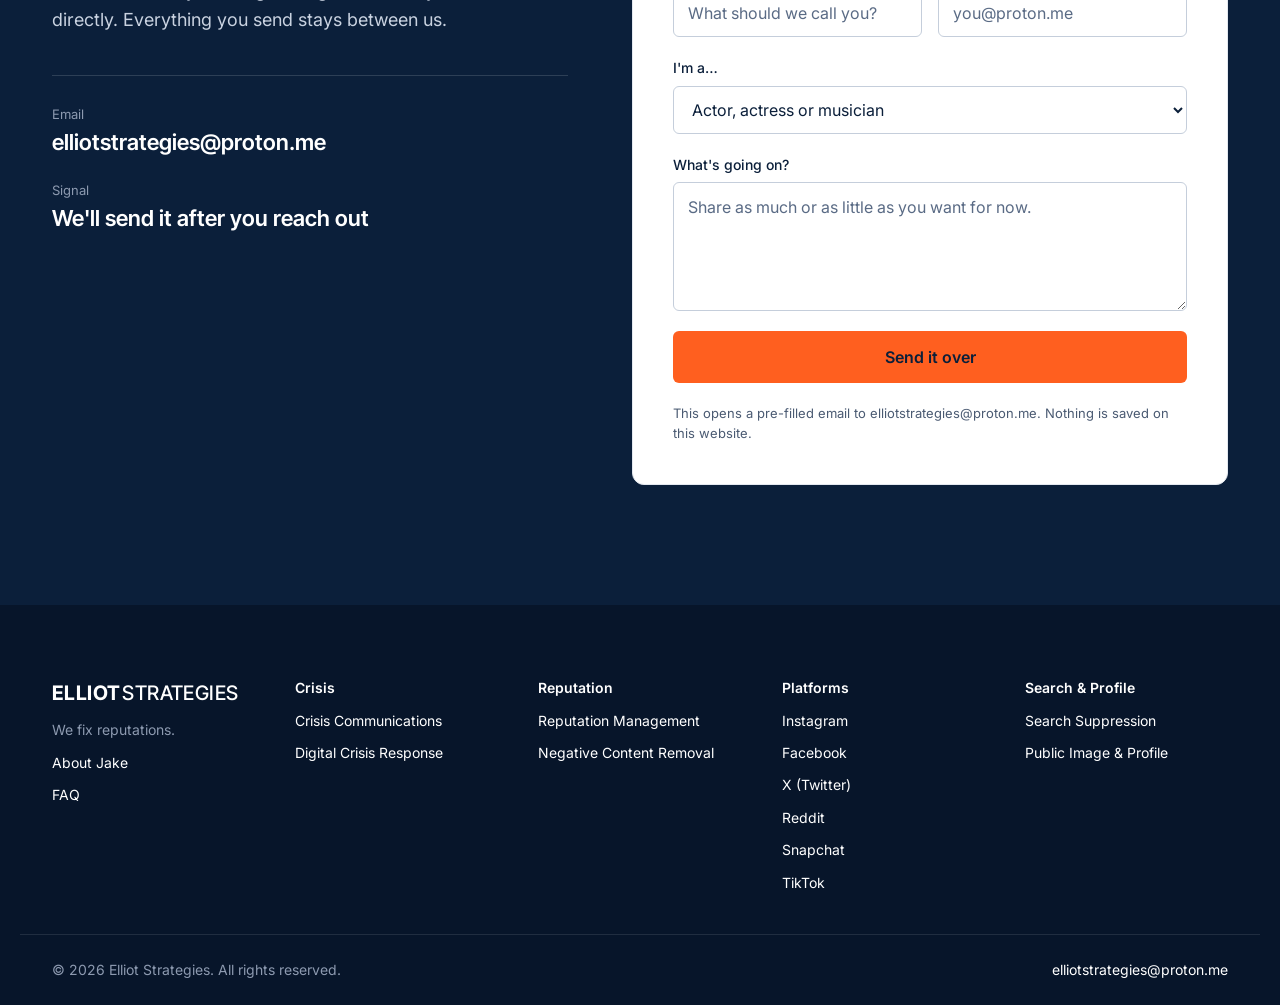
==== commit 7a830aca: "Longer, more personal About page; tone down repeated straight-talk lines Co-Authored-By: Claude Opus" ====
--- a/about/index.html
+++ b/about/index.html
@@ -43,29 +43,31 @@
 <main id="main">
 <section class="hero svc-hero dark"><div class="wrap" style="position:relative">
 <h1>Hi, I'm Jake.</h1>
-<p class="lead">I run Elliot Strategies. When you hire us, you're working with me directly, from the first message to the last takedown.</p>
+<p class="lead">I started Elliot Strategies because I've seen how fast one story, one post or one search result can undo something a person spent years building.</p>
 </div></section>
 <section class="section"><div class="wrap about-in">
 <figure class="about-photo"><img src="/assets/jake.jpg" alt="Jake Elliot, founder of Elliot Strategies" width="800" height="1000" loading="lazy"></figure>
 <div class="about-copy">
-<h2>An unusual mix, on purpose.</h2>
-<p>My background covers emergency services, security, OSINT, investigations, logistics and supply chain management, public relations, digital marketing and communications. You don't usually find all of that in one place, and fixing a reputation takes every bit of it.</p>
-<p>Investigations and OSINT tell me what's really out there and who's behind it. PR and communications tell me what to say and when. Digital marketing is how we control what people find when they search your name. And emergency services taught me to stay calm and move fast when everything's on fire.</p>
-<p>I'm a no-BS person. I'll tell you straight up whether I can help you or not, and we turn down more clients than we take on. If I take your case, it gets my full attention. No account managers, no handoffs, no runaround.</p>
-<p>Our clients include active politicians, city officials, actors, actresses, musicians and business people, along with the agents, managers and lawyers who represent them.</p>
-<div class="ctas"><a class="btn btn-lg" href="#contact">Tell me what's going on <svg width="16" height="16" viewBox="0 0 24 24" fill="none" stroke="currentColor" stroke-width="2" stroke-linecap="round" stroke-linejoin="round" aria-hidden="true"><path d="M5 12h14"/><path d="m13 6 6 6-6 6"/></svg></a></div>
+<h2>Why I do this</h2>
+<p>Most people don't think about their reputation until something goes wrong. Then it's all they can think about. A headline gets passed around, an old mugshot shows up on the first page of Google, a fake account starts posting in your name, and suddenly what people know you for isn't what you've actually done.</p>
+<p>I've spent my career around situations where things were going wrong: in emergency services, in security, and in government crisis communications. What I took from all of it is that the people who come out okay are the ones who get the right help early, stay calm and work a real plan.</p>
+<p>That's what I try to be for the people I work with. Someone who picks up, takes it seriously and gets to work, without making you feel judged for being in the situation in the first place.</p>
+<p>I'm selective about the cases I take, and I keep the list small on purpose. When I take one on, I treat it like it's my own name on the line.</p>
 </div>
 </div></section>
 <section class="section alt"><div class="wrap">
-<div style="max-width:640px;margin-bottom:48px"><div class="eyebrow">Background</div><h2>What I bring to your case.</h2></div>
-<div class="bg-grid"><div><strong>Emergency services</strong><span>Staying calm and moving fast when things go wrong.</span></div><div><strong>Security</strong><span>Protecting people, information and reputations.</span></div><div><strong>OSINT &amp; investigations</strong><span>Finding what&#x27;s out there, and who&#x27;s behind it.</span></div><div><strong>Public relations</strong><span>Knowing what to say, when to say it and who needs to hear it.</span></div><div><strong>Communications</strong><span>Clear, careful messaging when the pressure&#x27;s on.</span></div><div><strong>Digital marketing</strong><span>Controlling what shows up when people search your name.</span></div><div><strong>Logistics &amp; supply chain</strong><span>Running complicated jobs with a lot of moving parts.</span></div></div>
+<div style="max-width:720px;margin-bottom:48px"><div class="eyebrow">Background</div><h2>How I got here</h2><p class="intro">My background doesn't fit neatly in one box, and that turned out to be the point. Fixing a reputation means finding out what's really out there, figuring out who's behind it, deciding what to say, and then doing the work of cleaning it up. I've done each of those things in some form for years.</p></div>
+<div class="bg-grid"><div><strong>Emergency services</strong><span>Years of showing up when things go wrong. You learn to stay calm, think clearly and act fast.</span></div><div><strong>Security</strong><span>Protecting people and information, and thinking like the person trying to get at them.</span></div><div><strong>OSINT &amp; investigations</strong><span>Finding what&#x27;s actually out there, where it came from and who&#x27;s behind it.</span></div><div><strong>Public relations</strong><span>Knowing what to say, when to say it and who needs to hear it first.</span></div><div><strong>Communications</strong><span>Including government crisis communications, where every word gets picked apart.</span></div><div><strong>Digital marketing</strong><span>How search, social and content really work, and how to make them work for you.</span></div><div><strong>Logistics &amp; supply chain</strong><span>Running jobs with a lot of moving parts without anything falling through the cracks.</span></div></div>
+<p class="outro">Put together, it means you're not getting handed off between an investigator, a PR person and a marketing agency. It's one person who understands the whole picture.</p>
 </div></section>
 <section class="section"><div class="wrap">
+<div style="max-width:640px;margin-bottom:48px"><div class="eyebrow">Working together</div><h2>What it's like to work with me</h2></div>
 <div class="steps">
-<div><div class="num">01</div><h3>You deal with me</h3><p>Not a sales rep or a junior hire. The person you talk to is the person doing the work.</p></div>
-<div><div class="num">02</div><h3>It stays private</h3><p>Nobody finds out you hired us. That's the whole business.</p></div>
-<div><div class="num">03</div><h3>No BS</h3><p>I'll tell you straight up whether I can help. If I can't, I'll say so before you pay a dime.</p></div>
+<div><div class="num">01</div><h3>You talk to me</h3><p>Not a sales rep or an account manager. The person you first reach out to is the person doing the work, and the person you can reach when something changes.</p></div>
+<div><div class="num">02</div><h3>It stays between us</h3><p>Your situation isn't something I talk about, post about or turn into a case study. Ever.</p></div>
+<div><div class="num">03</div><h3>You know the plan</h3><p>Before any work starts, you get a written plan and timeline, so you know what's happening and when.</p></div>
 </div>
+<p class="outro" style="margin-top:48px">If something's going on, reach out, even if you're not sure it's something I can help with. It's always better to hear about it early.</p>
 </div></section>
 <section id="contact" class="contact dark">
 <div class="wrap contact-in">
--- a/assets/style.css
+++ b/assets/style.css
@@ -256,3 +256,5 @@
 .bg-grid strong{display:block;font-family:var(--head);font-size:18px;margin-bottom:6px}
 .bg-grid span{font-size:15px;color:var(--muted)}
 @media (max-width:560px){.about-photo{max-width:none}}
+.section p.intro{margin:20px 0 0;font-size:17px;color:var(--muted)}
+.section p.outro{margin:40px 0 0;max-width:720px;font-size:18px;color:var(--text);font-family:var(--head);font-weight:500;line-height:1.5}
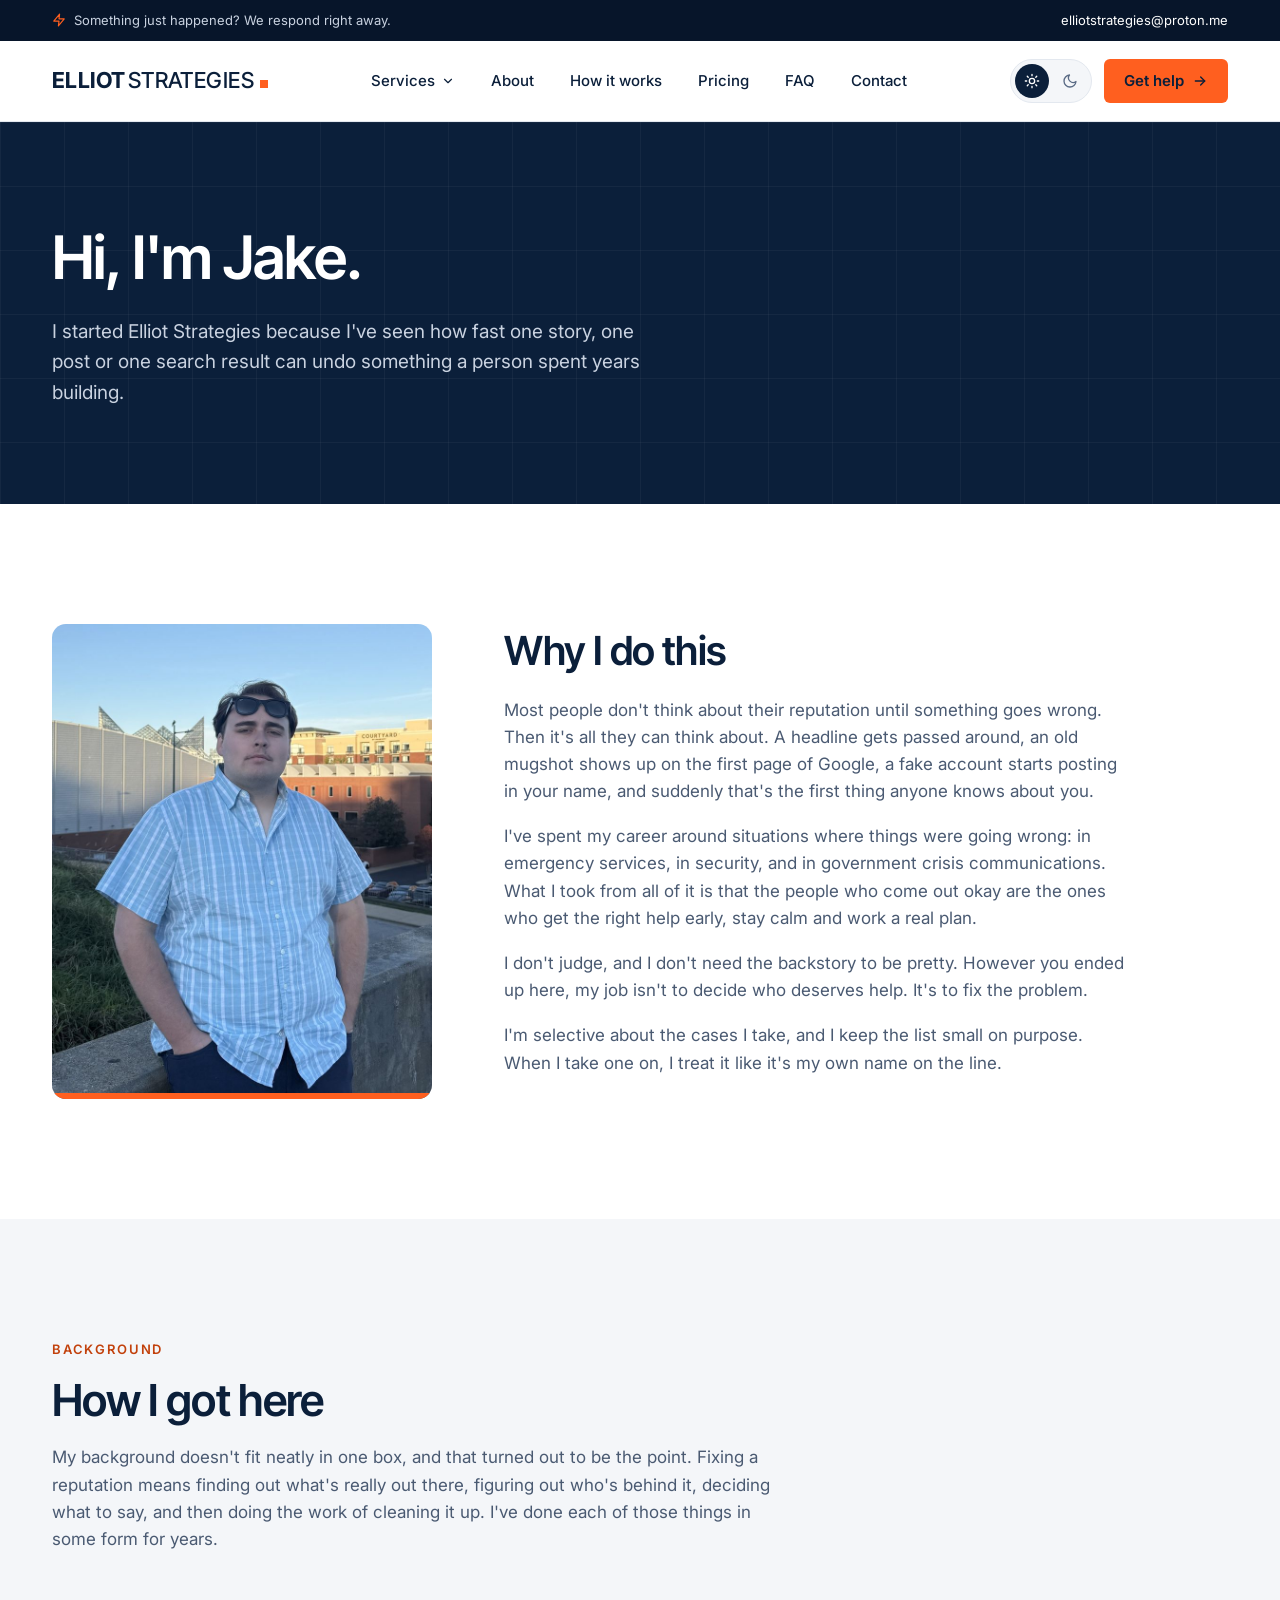
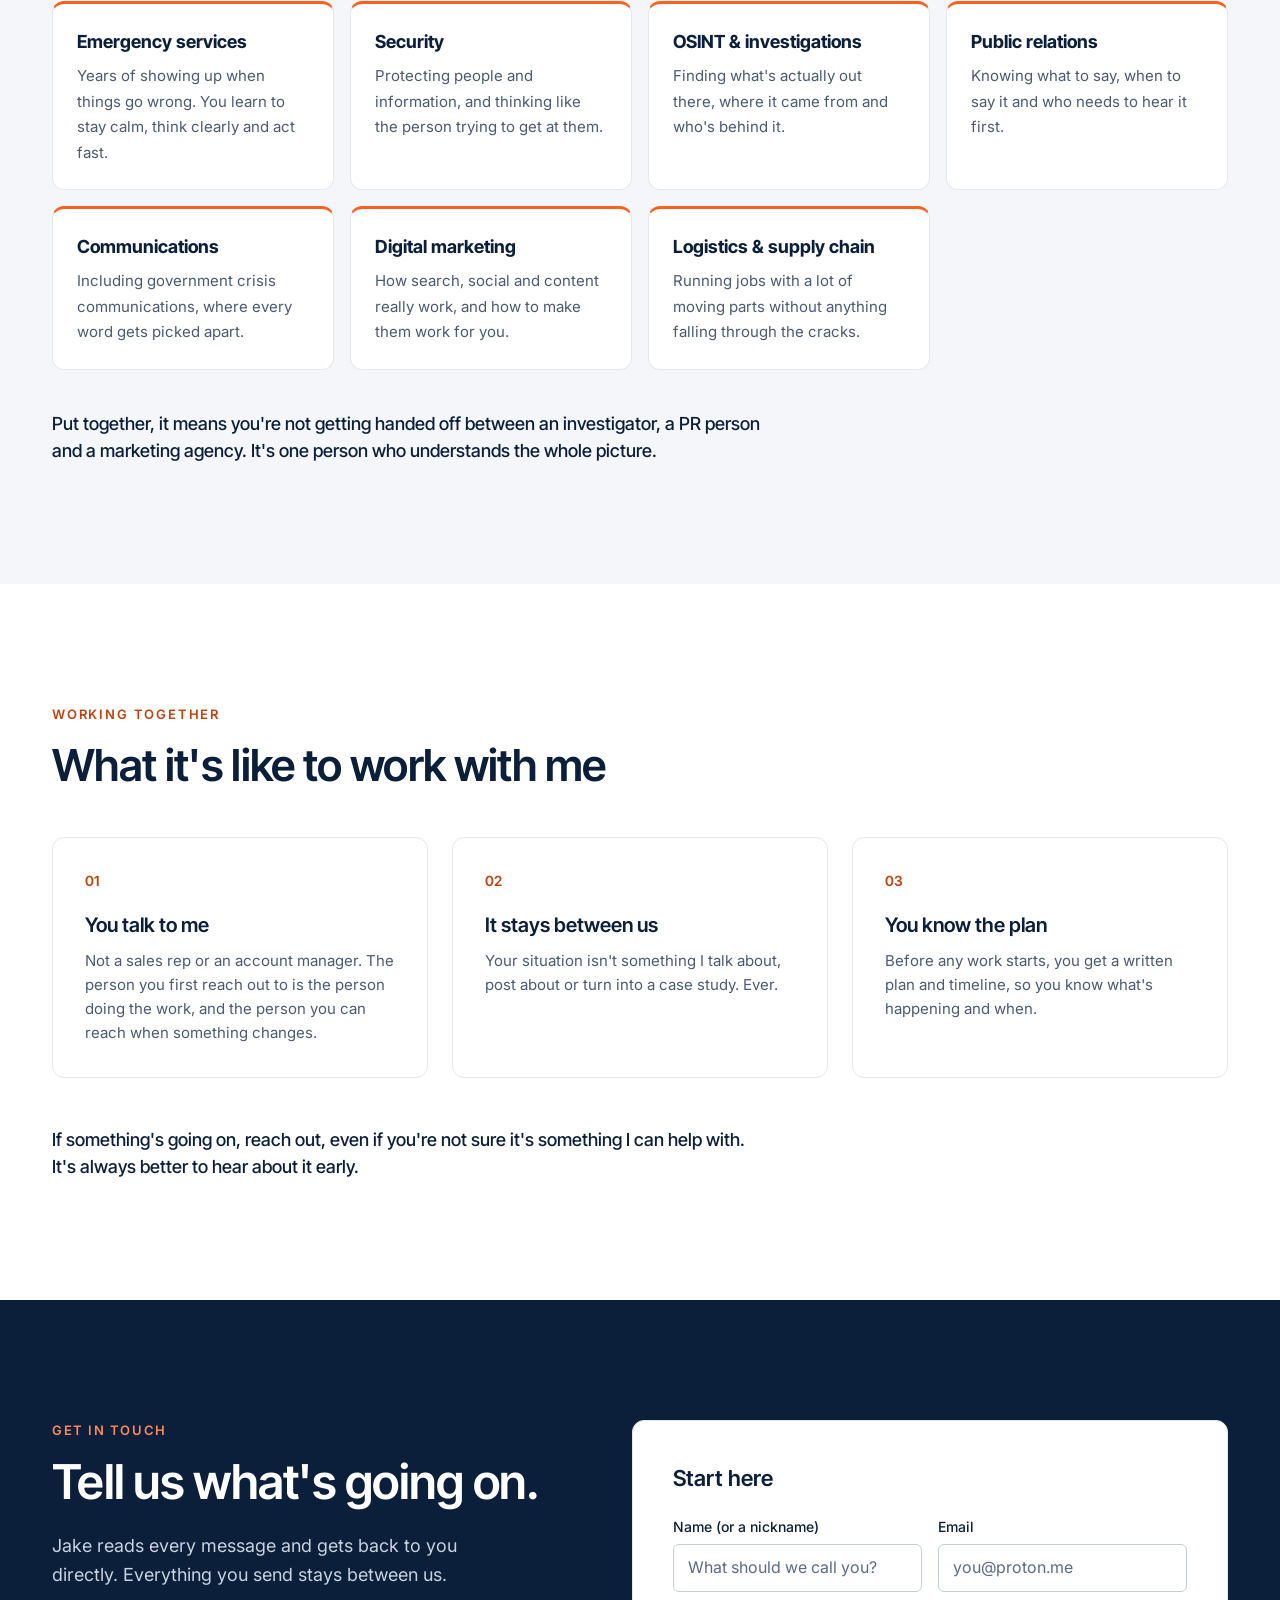
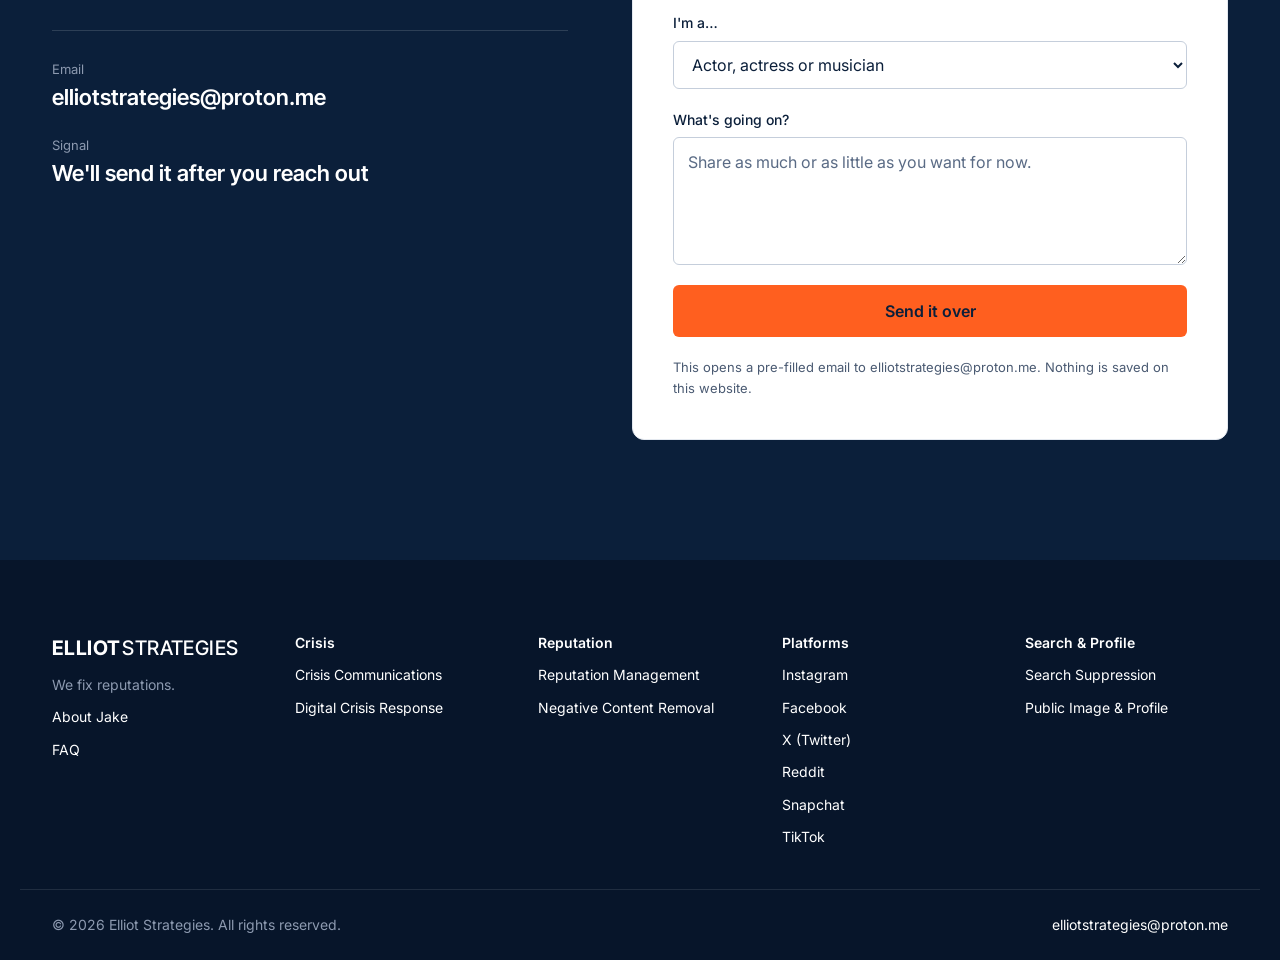
==== commit a67c49b2: "About: no-judgment framing Co-Authored-By: Claude Opus 5.5 <noreply@anthropic.com> Claude-Session: h" ====
--- a/about/index.html
+++ b/about/index.html
@@ -49,9 +49,9 @@
 <figure class="about-photo"><img src="/assets/jake.jpg" alt="Jake Elliot, founder of Elliot Strategies" width="800" height="1000" loading="lazy"></figure>
 <div class="about-copy">
 <h2>Why I do this</h2>
-<p>Most people don't think about their reputation until something goes wrong. Then it's all they can think about. A headline gets passed around, an old mugshot shows up on the first page of Google, a fake account starts posting in your name, and suddenly what people know you for isn't what you've actually done.</p>
+<p>Most people don't think about their reputation until something goes wrong. Then it's all they can think about. A headline gets passed around, an old mugshot shows up on the first page of Google, a fake account starts posting in your name, and suddenly that's the first thing anyone knows about you.</p>
 <p>I've spent my career around situations where things were going wrong: in emergency services, in security, and in government crisis communications. What I took from all of it is that the people who come out okay are the ones who get the right help early, stay calm and work a real plan.</p>
-<p>That's what I try to be for the people I work with. Someone who picks up, takes it seriously and gets to work, without making you feel judged for being in the situation in the first place.</p>
+<p>I don't judge, and I don't need the backstory to be pretty. However you ended up here, my job isn't to decide who deserves help. It's to fix the problem.</p>
 <p>I'm selective about the cases I take, and I keep the list small on purpose. When I take one on, I treat it like it's my own name on the line.</p>
 </div>
 </div></section>
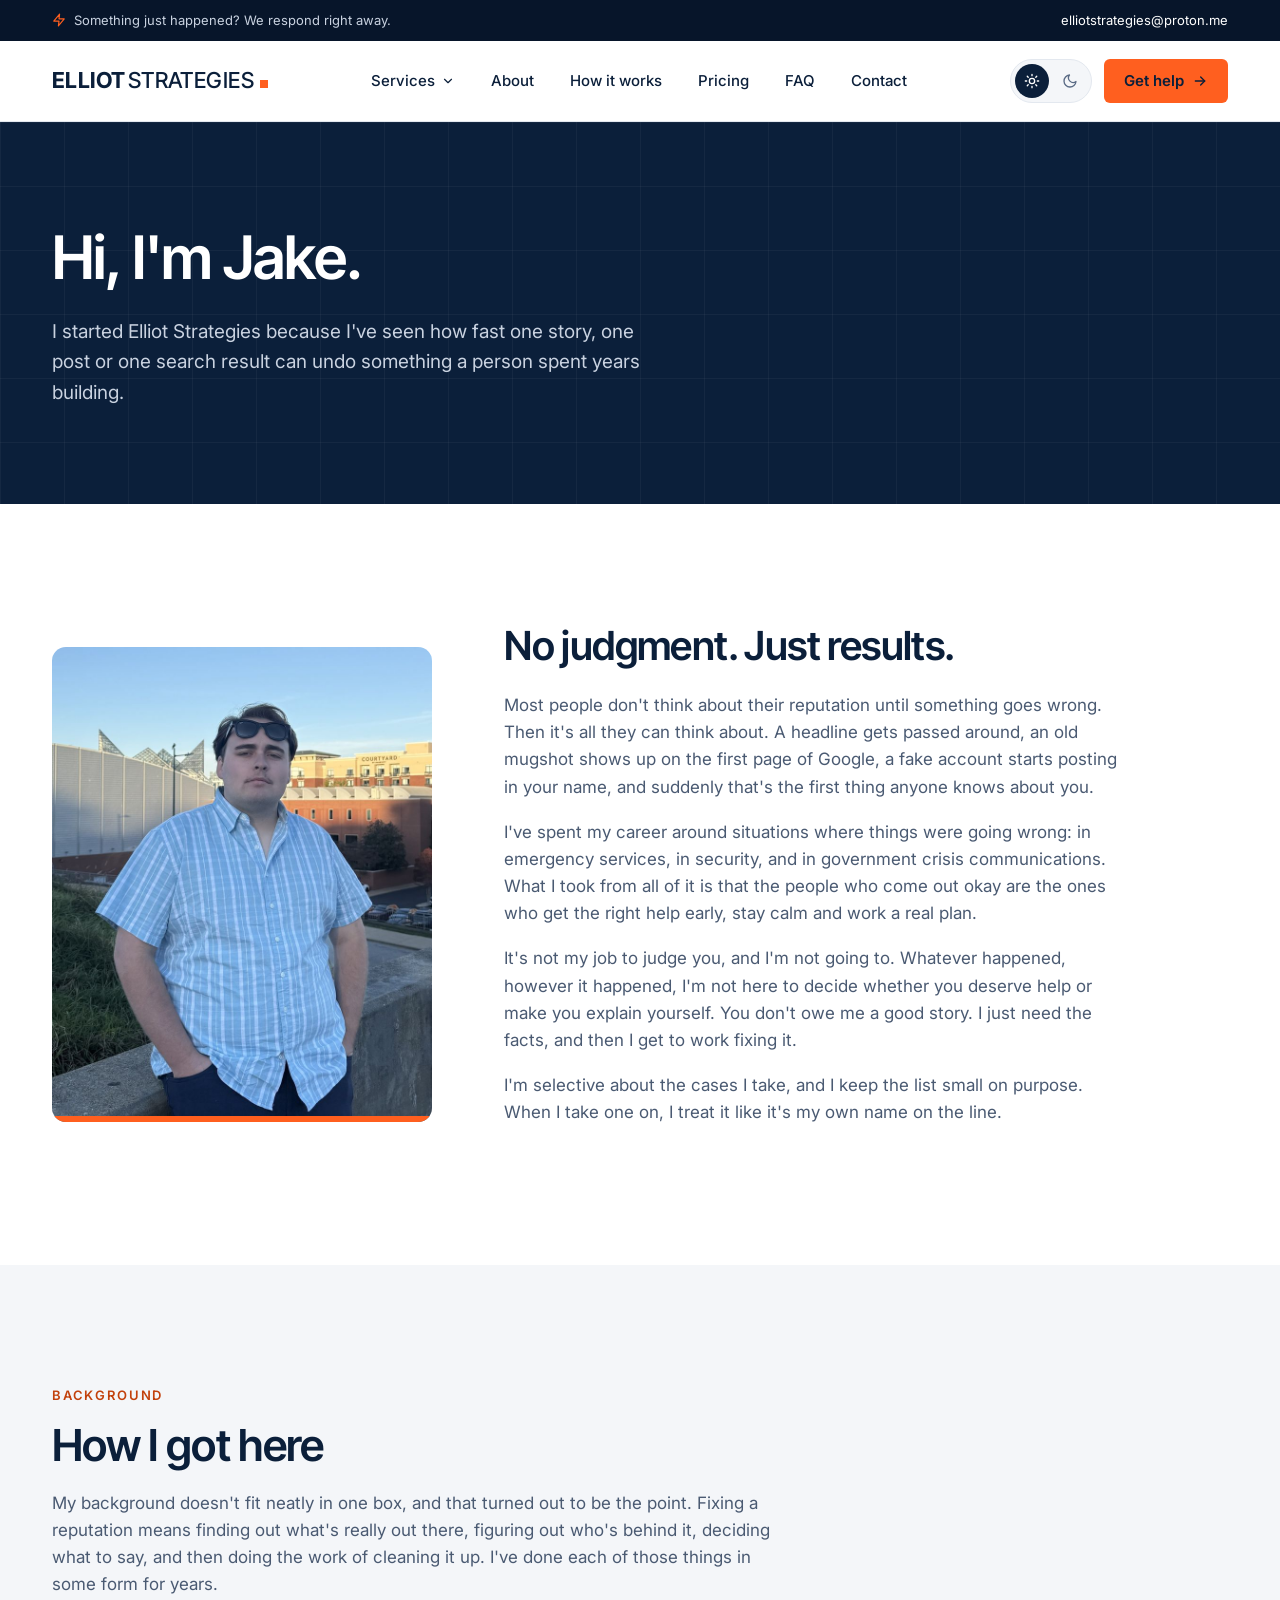
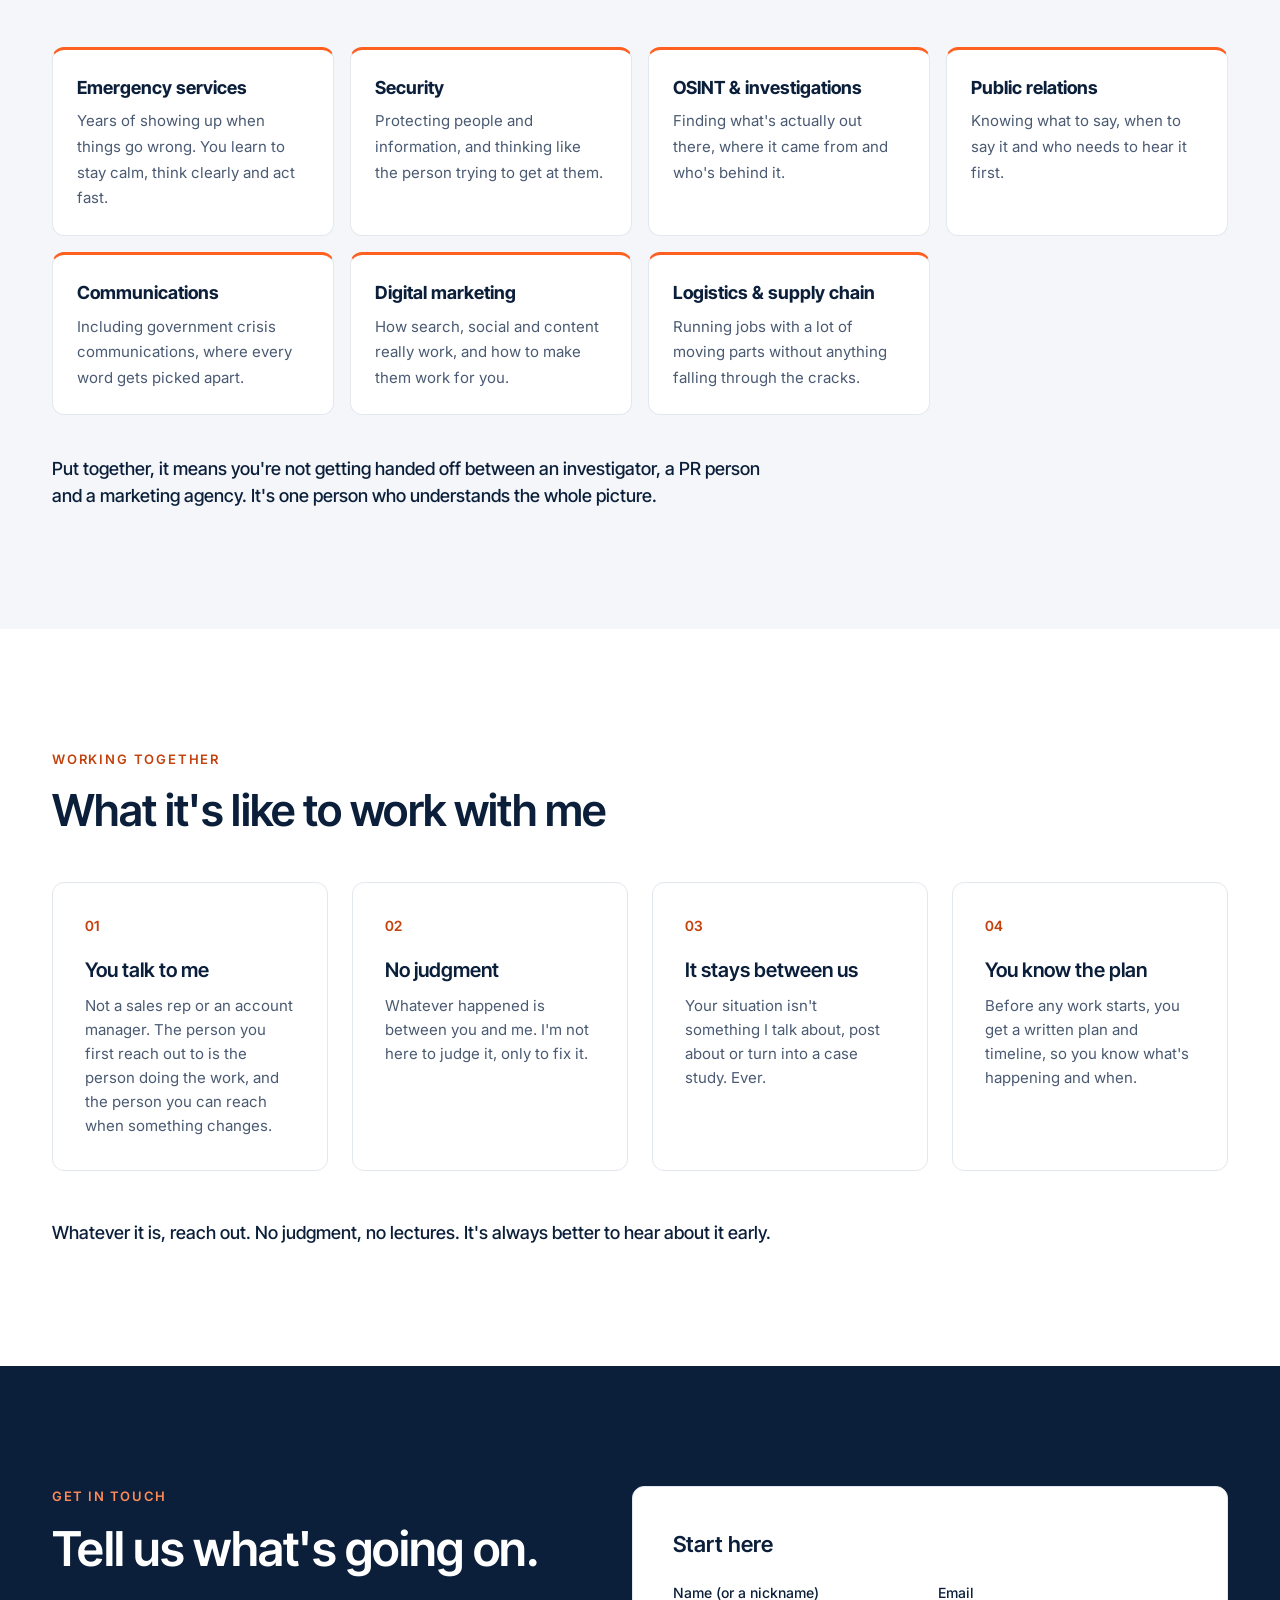
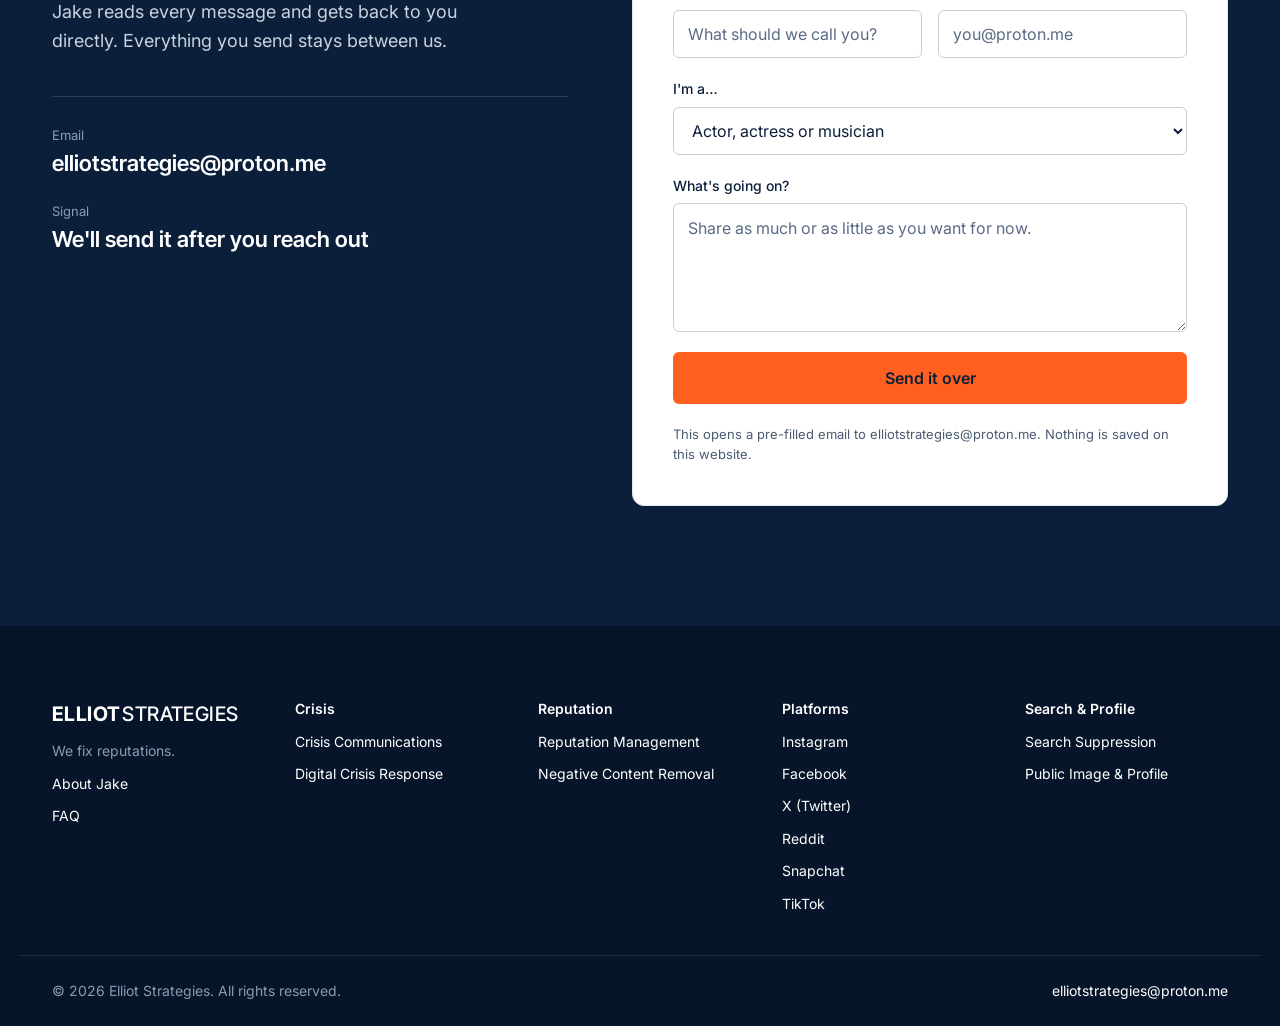
==== commit c3fb3598: "About: lean into no-judgment Co-Authored-By: Claude Opus 5.5 <noreply@anthropic.com> Claude-Session:" ====
--- a/about/index.html
+++ b/about/index.html
@@ -48,10 +48,10 @@
 <section class="section"><div class="wrap about-in">
 <figure class="about-photo"><img src="/assets/jake.jpg" alt="Jake Elliot, founder of Elliot Strategies" width="800" height="1000" loading="lazy"></figure>
 <div class="about-copy">
-<h2>Why I do this</h2>
+<h2>No judgment. Just results.</h2>
 <p>Most people don't think about their reputation until something goes wrong. Then it's all they can think about. A headline gets passed around, an old mugshot shows up on the first page of Google, a fake account starts posting in your name, and suddenly that's the first thing anyone knows about you.</p>
 <p>I've spent my career around situations where things were going wrong: in emergency services, in security, and in government crisis communications. What I took from all of it is that the people who come out okay are the ones who get the right help early, stay calm and work a real plan.</p>
-<p>I don't judge, and I don't need the backstory to be pretty. However you ended up here, my job isn't to decide who deserves help. It's to fix the problem.</p>
+<p>It's not my job to judge you, and I'm not going to. Whatever happened, however it happened, I'm not here to decide whether you deserve help or make you explain yourself. You don't owe me a good story. I just need the facts, and then I get to work fixing it.</p>
 <p>I'm selective about the cases I take, and I keep the list small on purpose. When I take one on, I treat it like it's my own name on the line.</p>
 </div>
 </div></section>
@@ -64,10 +64,11 @@
 <div style="max-width:640px;margin-bottom:48px"><div class="eyebrow">Working together</div><h2>What it's like to work with me</h2></div>
 <div class="steps">
 <div><div class="num">01</div><h3>You talk to me</h3><p>Not a sales rep or an account manager. The person you first reach out to is the person doing the work, and the person you can reach when something changes.</p></div>
-<div><div class="num">02</div><h3>It stays between us</h3><p>Your situation isn't something I talk about, post about or turn into a case study. Ever.</p></div>
-<div><div class="num">03</div><h3>You know the plan</h3><p>Before any work starts, you get a written plan and timeline, so you know what's happening and when.</p></div>
+<div><div class="num">02</div><h3>No judgment</h3><p>Whatever happened is between you and me. I'm not here to judge it, only to fix it.</p></div>
+<div><div class="num">03</div><h3>It stays between us</h3><p>Your situation isn't something I talk about, post about or turn into a case study. Ever.</p></div>
+<div><div class="num">04</div><h3>You know the plan</h3><p>Before any work starts, you get a written plan and timeline, so you know what's happening and when.</p></div>
 </div>
-<p class="outro" style="margin-top:48px">If something's going on, reach out, even if you're not sure it's something I can help with. It's always better to hear about it early.</p>
+<p class="outro" style="margin-top:48px">Whatever it is, reach out. No judgment, no lectures. It's always better to hear about it early.</p>
 </div></section>
 <section id="contact" class="contact dark">
 <div class="wrap contact-in">
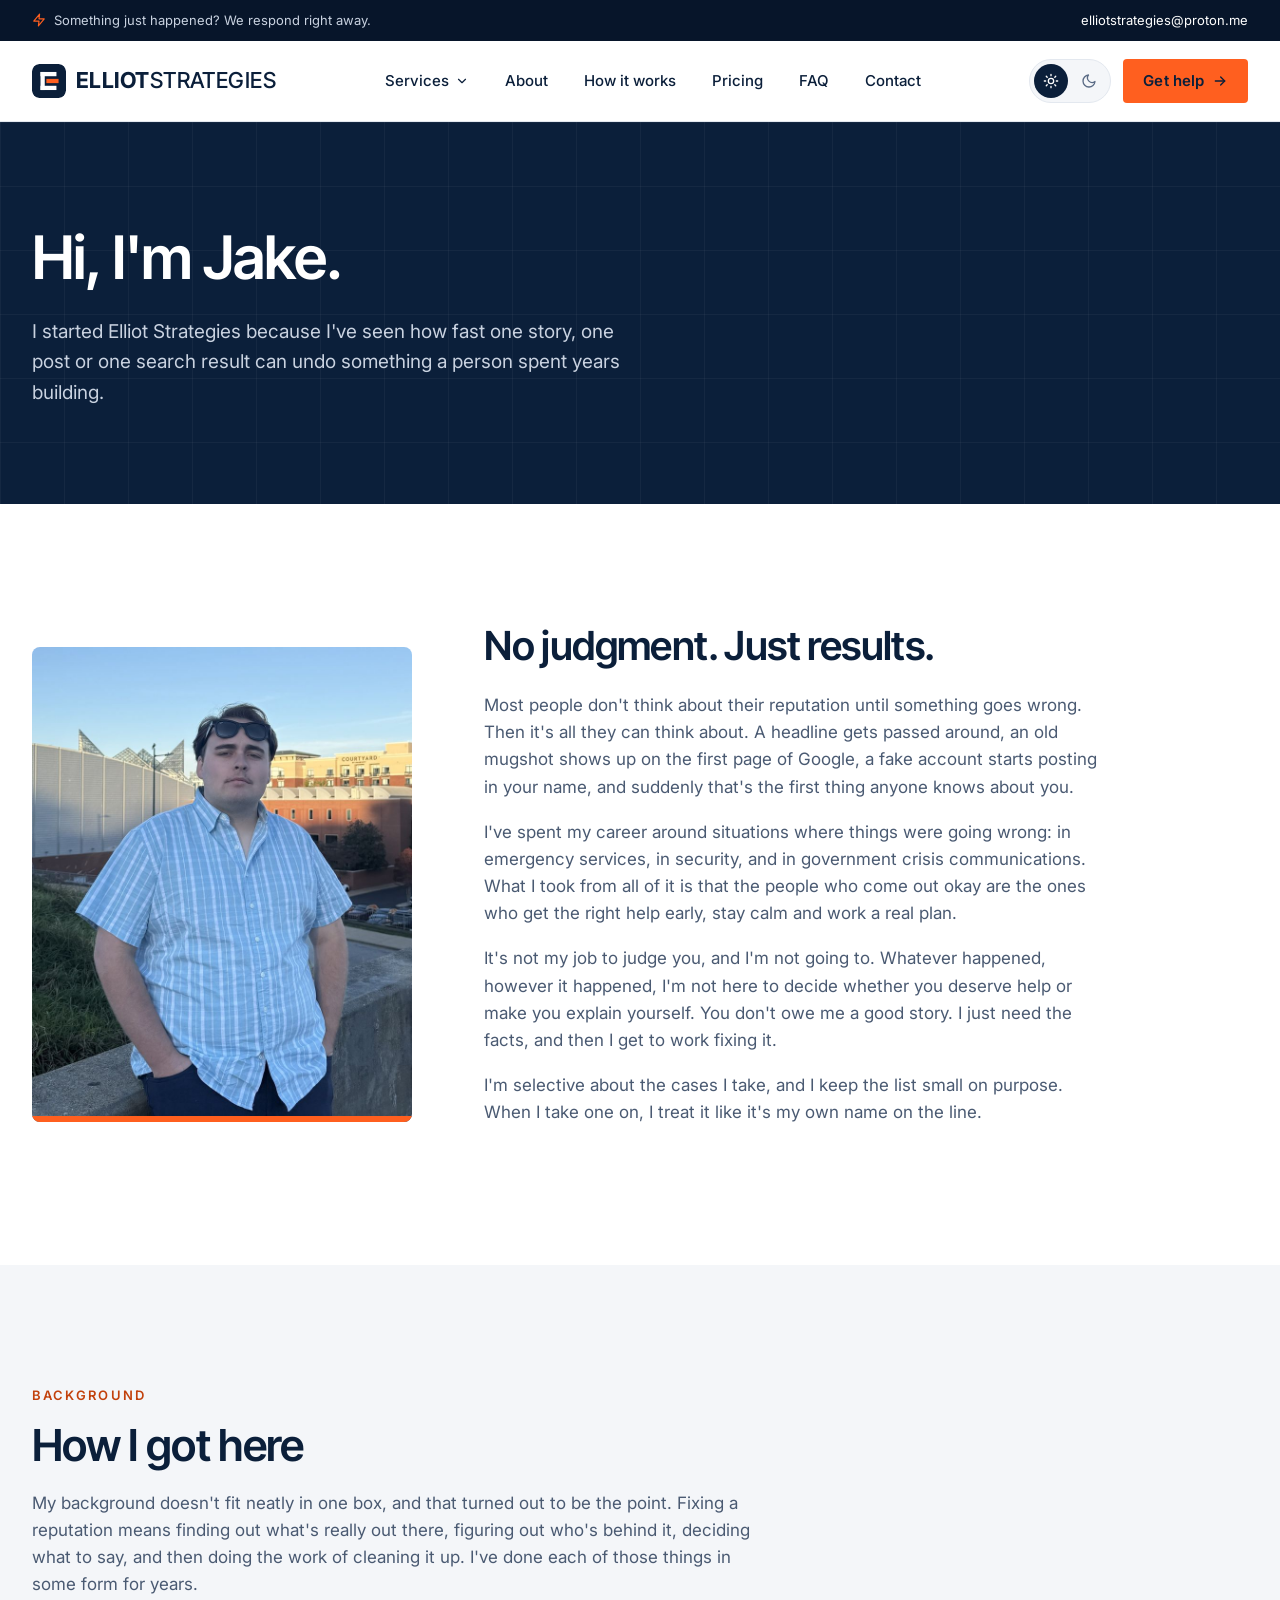
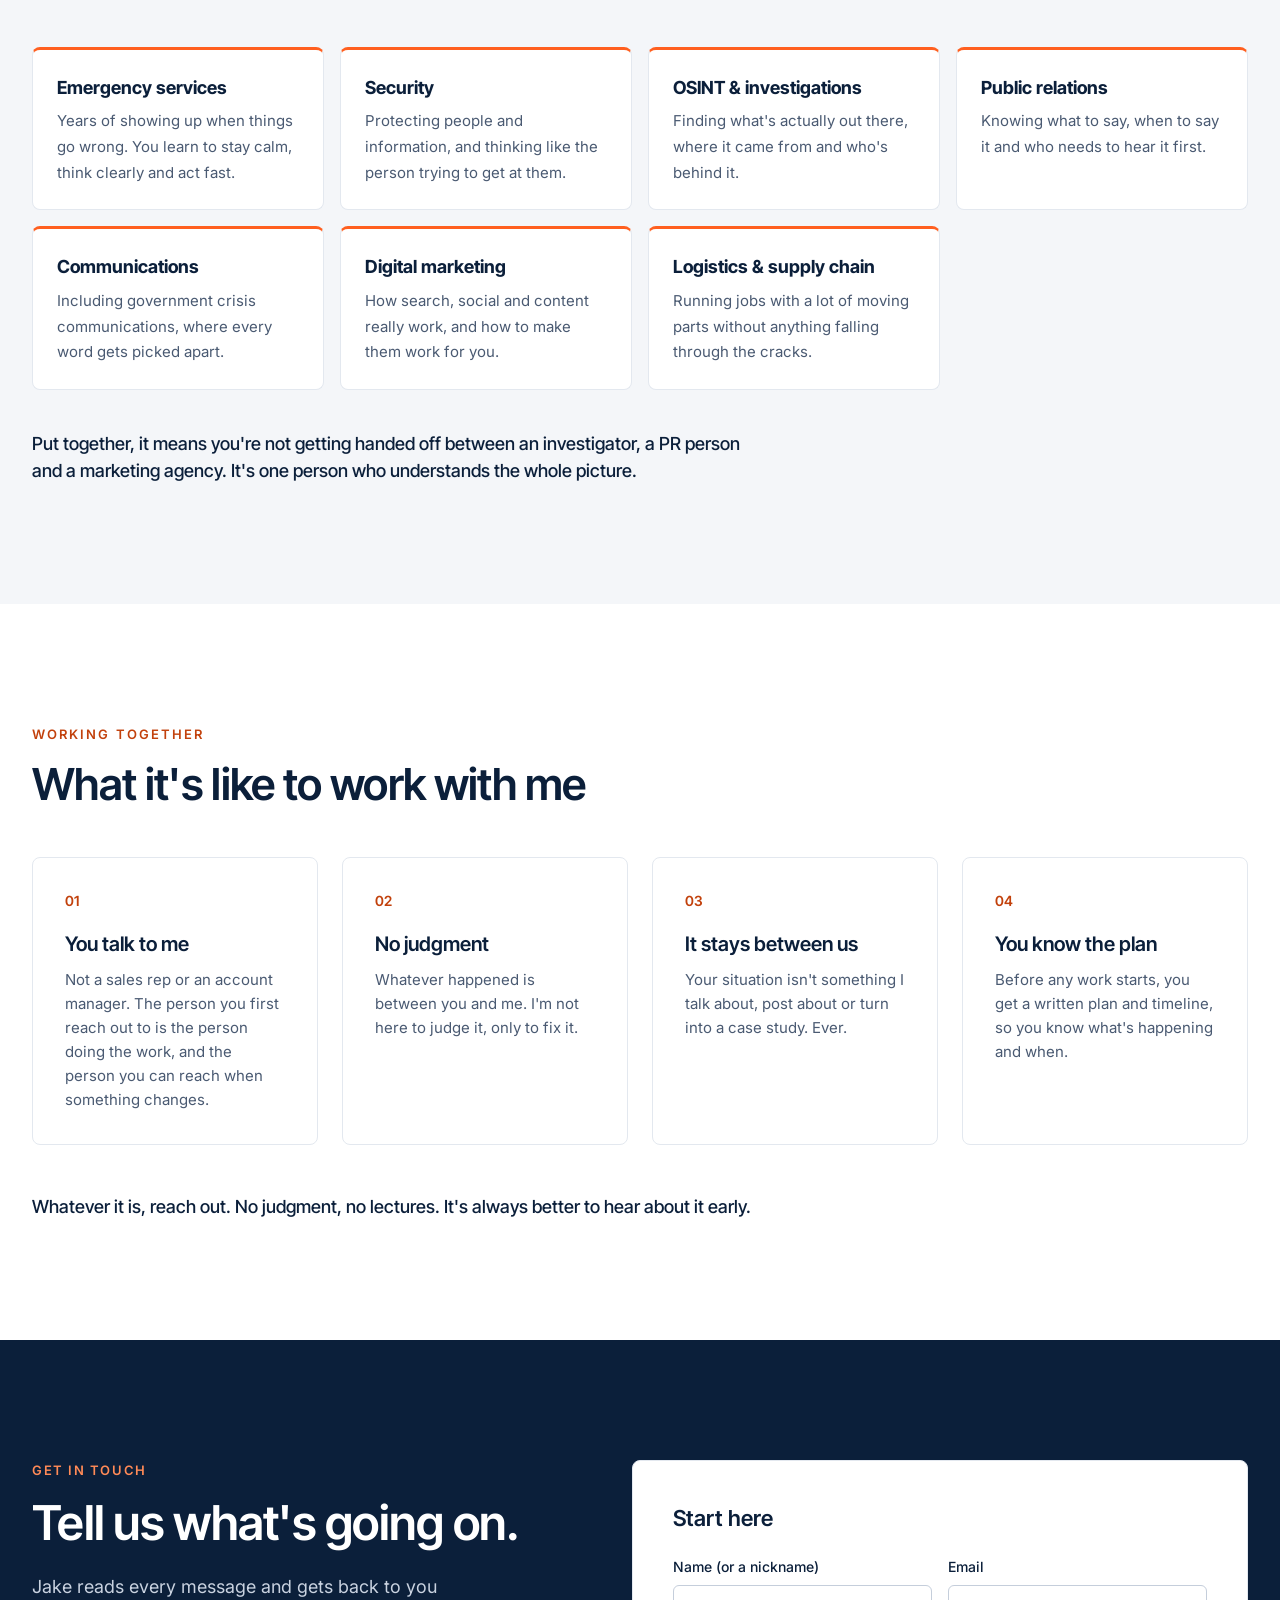
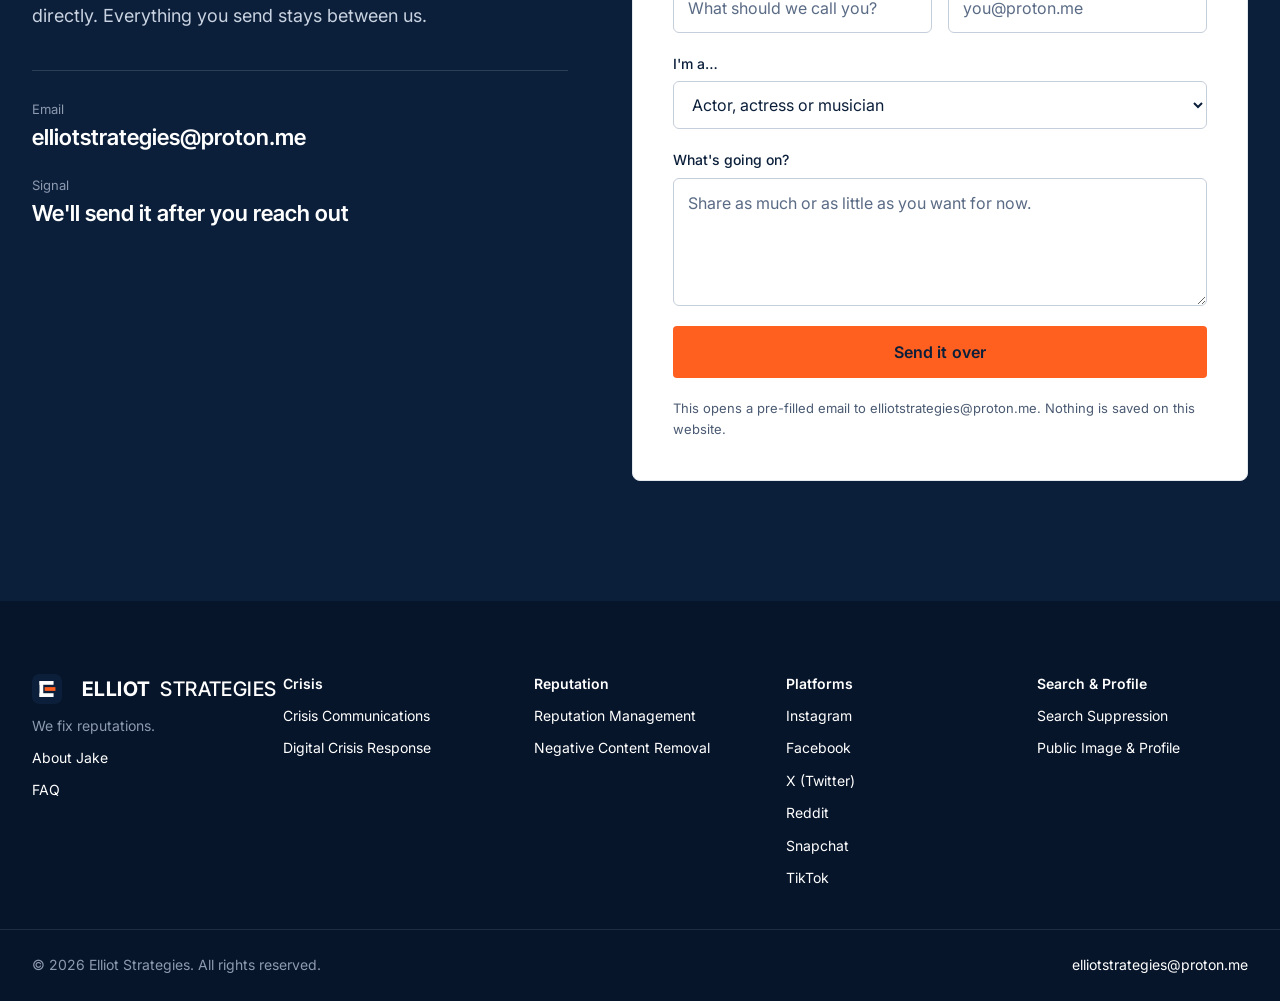
==== commit f4c0fee4: "Enterprise pass: logo mark, favicons, case-file hero, capability strip, numbered sections, iPhone st" ====
--- a/about/index.html
+++ b/about/index.html
@@ -6,6 +6,10 @@
 <title>About Jake Elliot | Elliot Strategies</title>
 <meta name="description" content="Elliot Strategies is run by Jake Elliot, with a background in emergency services, security, OSINT, investigations, PR, digital marketing and communications.">
 <meta name="theme-color" content="#0b1f3a">
+<link rel="icon" href="/favicon.svg" type="image/svg+xml">
+<link rel="icon" href="/favicon-32.png" sizes="32x32">
+<link rel="apple-touch-icon" href="/apple-touch-icon.png">
+<meta name="format-detection" content="telephone=no">
 <script>try{var t=localStorage.getItem('es-theme');if(t)document.documentElement.setAttribute('data-theme',t);}catch(e){}</script>
 <link rel="preconnect" href="https://fonts.googleapis.com">
 <link rel="preconnect" href="https://fonts.gstatic.com" crossorigin>
@@ -17,7 +21,7 @@
 <div class="util dark"><div class="wrap"><span><svg width="14" height="14" viewBox="0 0 24 24" fill="none" stroke="#ff5f1f" stroke-width="2" stroke-linecap="round" stroke-linejoin="round" aria-hidden="true"><path d="M13 2 3 14h9l-1 8 10-12h-9l1-8z"/></svg>Something just happened? We respond right away.</span><a href="mailto:elliotstrategies@proton.me">elliotstrategies@proton.me</a></div></div>
 <header class="site-header">
 <div class="wrap bar">
-<a class="brand" href="/" aria-label="Elliot Strategies home"><b>ELLIOT</b><span>STRATEGIES</span><i></i></a>
+<a class="brand" href="/" aria-label="Elliot Strategies home"><img class="mark" src="/assets/mark.svg" width="34" height="34" alt=""><b>ELLIOT</b><span>STRATEGIES</span></a>
 <nav class="nav" aria-label="Primary">
 <button type="button" class="nav-btn" aria-expanded="false" aria-controls="mega">Services <svg width="14" height="14" viewBox="0 0 24 24" fill="none" stroke="currentColor" stroke-width="2" stroke-linecap="round" stroke-linejoin="round" aria-hidden="true"><path d="m6 9 6 6 6-6"/></svg></button>
 <a href="/about/">About</a>
@@ -97,7 +101,7 @@
 
 </main>
 <footer class="footer dark">
-<div class="wrap foot-grid"><div><a class="brand" href="/"><b>ELLIOT</b><span>STRATEGIES</span></a><p style="margin:0">We fix reputations.</p><a href="/about/">About Jake</a><a href="/#faq">FAQ</a></div><div><h5>Crisis</h5><a href="/services/crisis-communications/">Crisis Communications</a><a href="/services/digital-crisis-response/">Digital Crisis Response</a></div><div><h5>Reputation</h5><a href="/services/reputation-management/">Reputation Management</a><a href="/services/negative-content-removal/">Negative Content Removal</a></div><div><h5>Platforms</h5><a href="/services/instagram-account-takedown/">Instagram</a><a href="/services/facebook-account-takedown/">Facebook</a><a href="/services/x-account-takedown/">X (Twitter)</a><a href="/services/reddit-account-takedown/">Reddit</a><a href="/services/snapchat-account-takedown/">Snapchat</a><a href="/services/tiktok-account-takedown/">TikTok</a></div><div><h5>Search &amp; Profile</h5><a href="/services/search-suppression/">Search Suppression</a><a href="/services/public-image-and-profile/">Public Image &amp; Profile</a></div></div>
+<div class="wrap foot-grid"><div><a class="brand" href="/"><img class="mark" src="/assets/mark.svg" width="30" height="30" alt=""><b>ELLIOT</b><span>STRATEGIES</span></a><p style="margin:0">We fix reputations.</p><a href="/about/">About Jake</a><a href="/#faq">FAQ</a></div><div><h5>Crisis</h5><a href="/services/crisis-communications/">Crisis Communications</a><a href="/services/digital-crisis-response/">Digital Crisis Response</a></div><div><h5>Reputation</h5><a href="/services/reputation-management/">Reputation Management</a><a href="/services/negative-content-removal/">Negative Content Removal</a></div><div><h5>Platforms</h5><a href="/services/instagram-account-takedown/">Instagram</a><a href="/services/facebook-account-takedown/">Facebook</a><a href="/services/x-account-takedown/">X (Twitter)</a><a href="/services/reddit-account-takedown/">Reddit</a><a href="/services/snapchat-account-takedown/">Snapchat</a><a href="/services/tiktok-account-takedown/">TikTok</a></div><div><h5>Search &amp; Profile</h5><a href="/services/search-suppression/">Search Suppression</a><a href="/services/public-image-and-profile/">Public Image &amp; Profile</a></div></div>
 <div class="wrap foot-bar"><span>© 2026 Elliot Strategies. All rights reserved.</span><a href="mailto:elliotstrategies@proton.me">elliotstrategies@proton.me</a></div>
 </footer>
 <script src="/assets/site.js"></script>
--- a/assets/style.css
+++ b/assets/style.css
@@ -258,3 +258,65 @@
 @media (max-width:560px){.about-photo{max-width:none}}
 .section p.intro{margin:20px 0 0;font-size:17px;color:var(--muted)}
 .section p.outro{margin:40px 0 0;max-width:720px;font-size:18px;color:var(--text);font-family:var(--head);font-weight:500;line-height:1.5}
+
+/* ===== Enterprise pass ===== */
+html{-webkit-text-size-adjust:100%;text-size-adjust:100%;overflow-x:hidden}
+body{text-rendering:optimizeLegibility;-webkit-tap-highlight-color:transparent}
+img{max-width:100%}
+.wrap{max-width:1280px}
+.brand{align-items:center;gap:10px}
+.brand .mark{display:block;border-radius:7px;flex:0 0 auto}
+.brand i{display:none}
+.foot-grid .brand{gap:10px}
+.btn,.btn-ghost{border-radius:4px}
+.btn{letter-spacing:.005em}
+.practice,.steps > div,.card,.side-box,form.inquiry,.bg-grid > div,.about-photo,.feature,.terms{border-radius:8px}
+.eyebrow{letter-spacing:.16em}
+.site-header{backdrop-filter:saturate(1.2) blur(8px);-webkit-backdrop-filter:saturate(1.2) blur(8px);background:color-mix(in srgb,var(--header) 92%,transparent)}
+.practice > div{transition:background .2s}
+.practice > div:hover{background:var(--alt)}
+.steps > div{transition:border-color .2s,transform .2s}
+.steps > div:hover{border-color:var(--orange)}
+
+/* hero case file */
+.casefile{flex:1 1 360px;min-width:0;max-width:440px;background:rgba(255,255,255,.035);border:1px solid rgba(255,255,255,.12);border-radius:8px;overflow:hidden}
+.cf-top{display:flex;justify-content:space-between;align-items:center;padding:16px 24px;border-bottom:1px solid rgba(255,255,255,.12);font-size:12px;font-weight:600;letter-spacing:.16em;text-transform:uppercase;color:#8d9ab0}
+.cf-tag{color:#ff8a57;border:1px solid rgba(255,138,87,.5);padding:3px 8px;border-radius:3px;letter-spacing:.12em}
+.cf-doc{padding:24px;display:flex;flex-direction:column;gap:12px;border-bottom:1px solid rgba(255,255,255,.12)}
+.cf-doc i{display:block;height:8px;border-radius:2px;background:rgba(255,255,255,.16)}
+.cf-doc b{display:block;height:14px;margin:-3px 0;background:var(--orange)}
+.cf-terms{margin:0;padding:0}
+.cf-terms > div{display:flex;justify-content:space-between;align-items:baseline;gap:16px;padding:16px 24px;border-bottom:1px solid rgba(255,255,255,.12)}
+.cf-terms > div:last-child{border-bottom:0}
+.cf-terms dt{font-size:13px;color:#8d9ab0}
+.cf-terms dd{margin:0;font-family:var(--head);font-size:18px;font-weight:600;color:#fff;text-align:right}
+
+/* capability strip */
+.caps{border-bottom:1px solid var(--border);background:var(--page)}
+.caps-grid{display:grid;grid-template-columns:repeat(4,minmax(0,1fr))}
+.caps-grid > div{padding:36px 28px;border-left:1px solid var(--border);display:flex;flex-direction:column;gap:6px}
+.caps-grid > div:first-child{border-left:0;padding-left:0}
+.cap-k{font-family:var(--head);font-size:13px;font-weight:600;color:var(--accent);margin-bottom:6px}
+.caps-grid strong{font-family:var(--head);font-size:18px;font-weight:600}
+.caps-grid span:not(.cap-k){font-size:14px;color:var(--muted);line-height:1.5}
+
+/* who we help band, tighter */
+.clients .wrap{padding-top:28px;padding-bottom:28px}
+
+@media (max-width:1100px){.caps-grid{grid-template-columns:repeat(2,minmax(0,1fr))}.caps-grid > div:nth-child(3){border-left:0;padding-left:0}.caps-grid > div:nth-child(n+3){border-top:1px solid var(--border)}}
+@media (max-width:960px){.casefile{max-width:none}.site-header{backdrop-filter:none;-webkit-backdrop-filter:none;background:var(--header)}}
+@media (max-width:560px){
+  .caps-grid{grid-template-columns:1fr}
+  .caps-grid > div{border-left:0;padding:22px 0;border-top:1px solid var(--border)}
+  .caps-grid > div:first-child{border-top:0}
+  .cf-terms dd{font-size:16px}
+  .brand .mark{width:28px;height:28px}
+  .brand{font-size:16px;gap:8px}
+}
+/* stability: no sideways drift, no zoom-on-rotate, no jumpy anchors */
+@media (hover:none){.practice > div:hover{background:var(--card)}.steps > div:hover{border-color:var(--border)}}
+@media (prefers-reduced-motion:reduce){html{scroll-behavior:auto}*{transition:none!important}}
+.brand{gap:0}.brand .mark{margin-right:10px}
+@media (max-width:560px){.brand{gap:0}.brand .mark{margin-right:8px}}
+.site-header{backdrop-filter:none;-webkit-backdrop-filter:none;background:var(--header)}
+.cap-k{display:block;width:28px;height:3px;background:var(--orange);margin-bottom:10px}
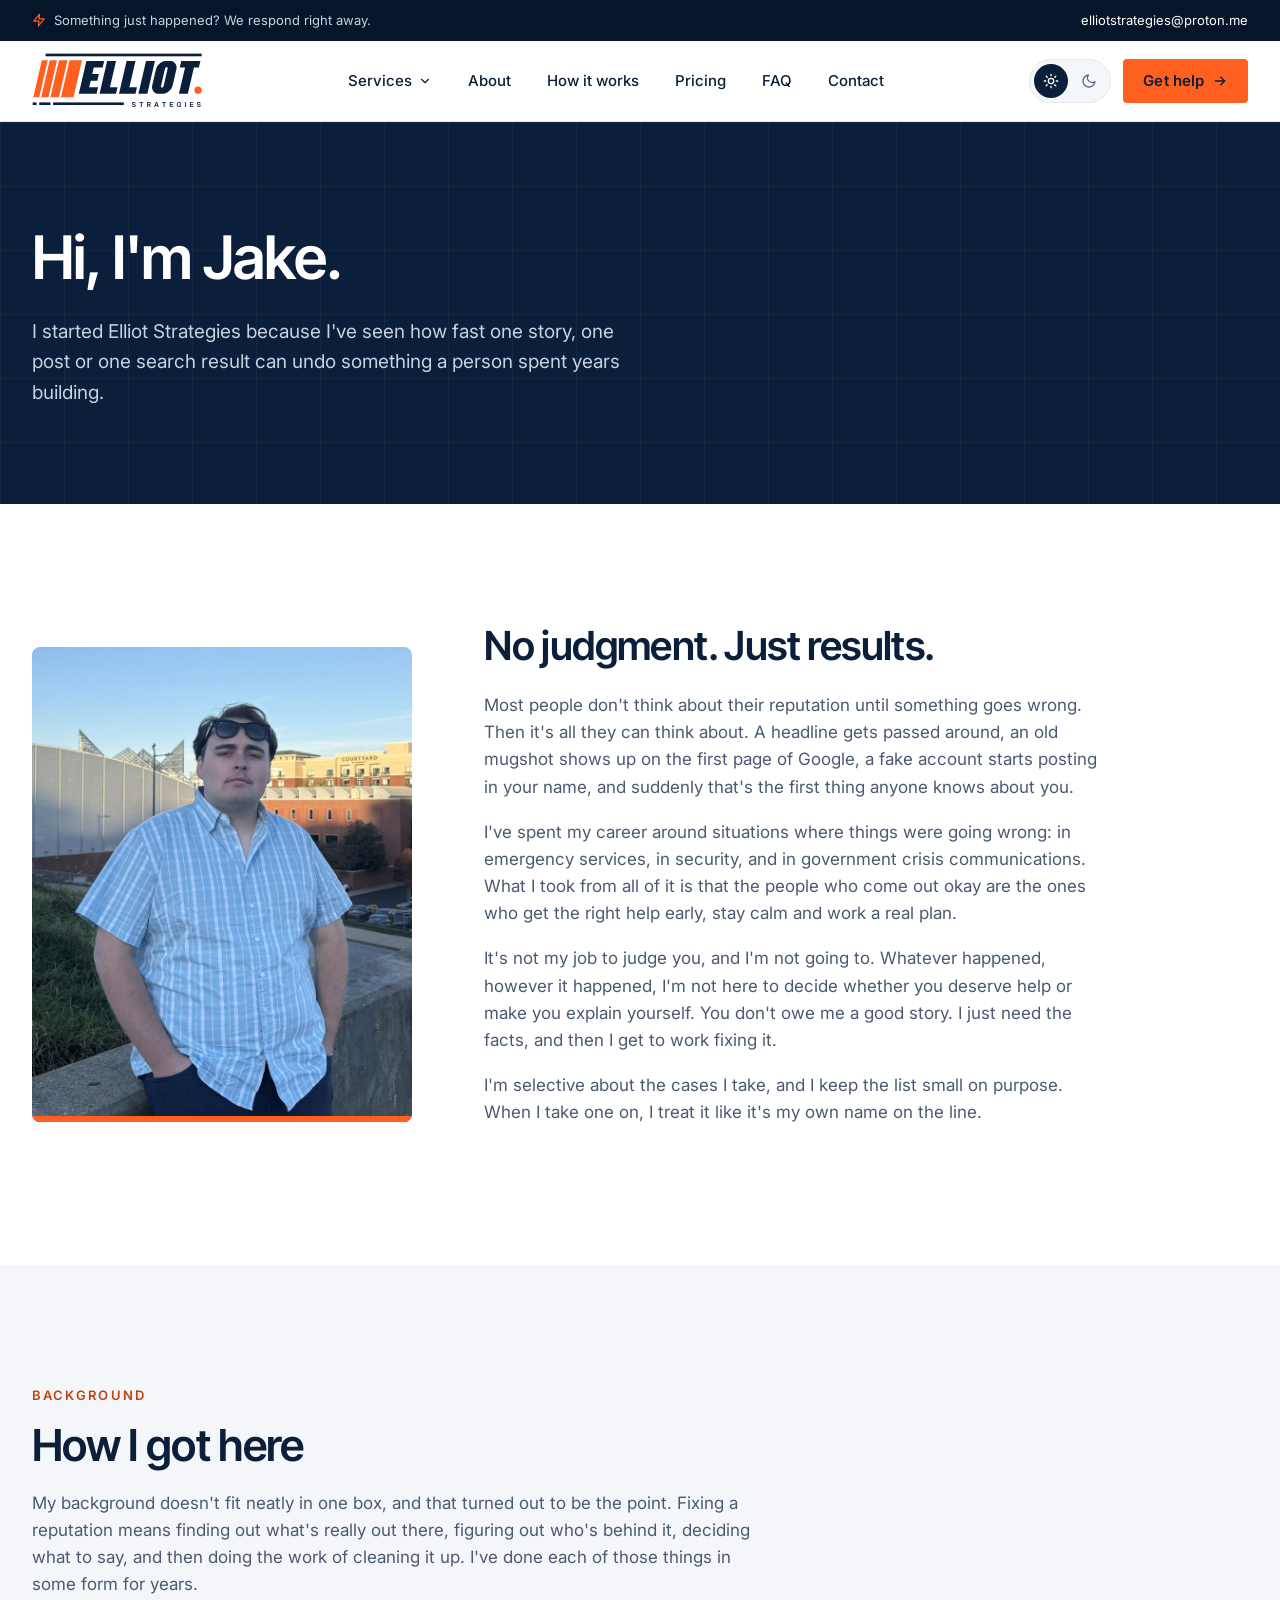
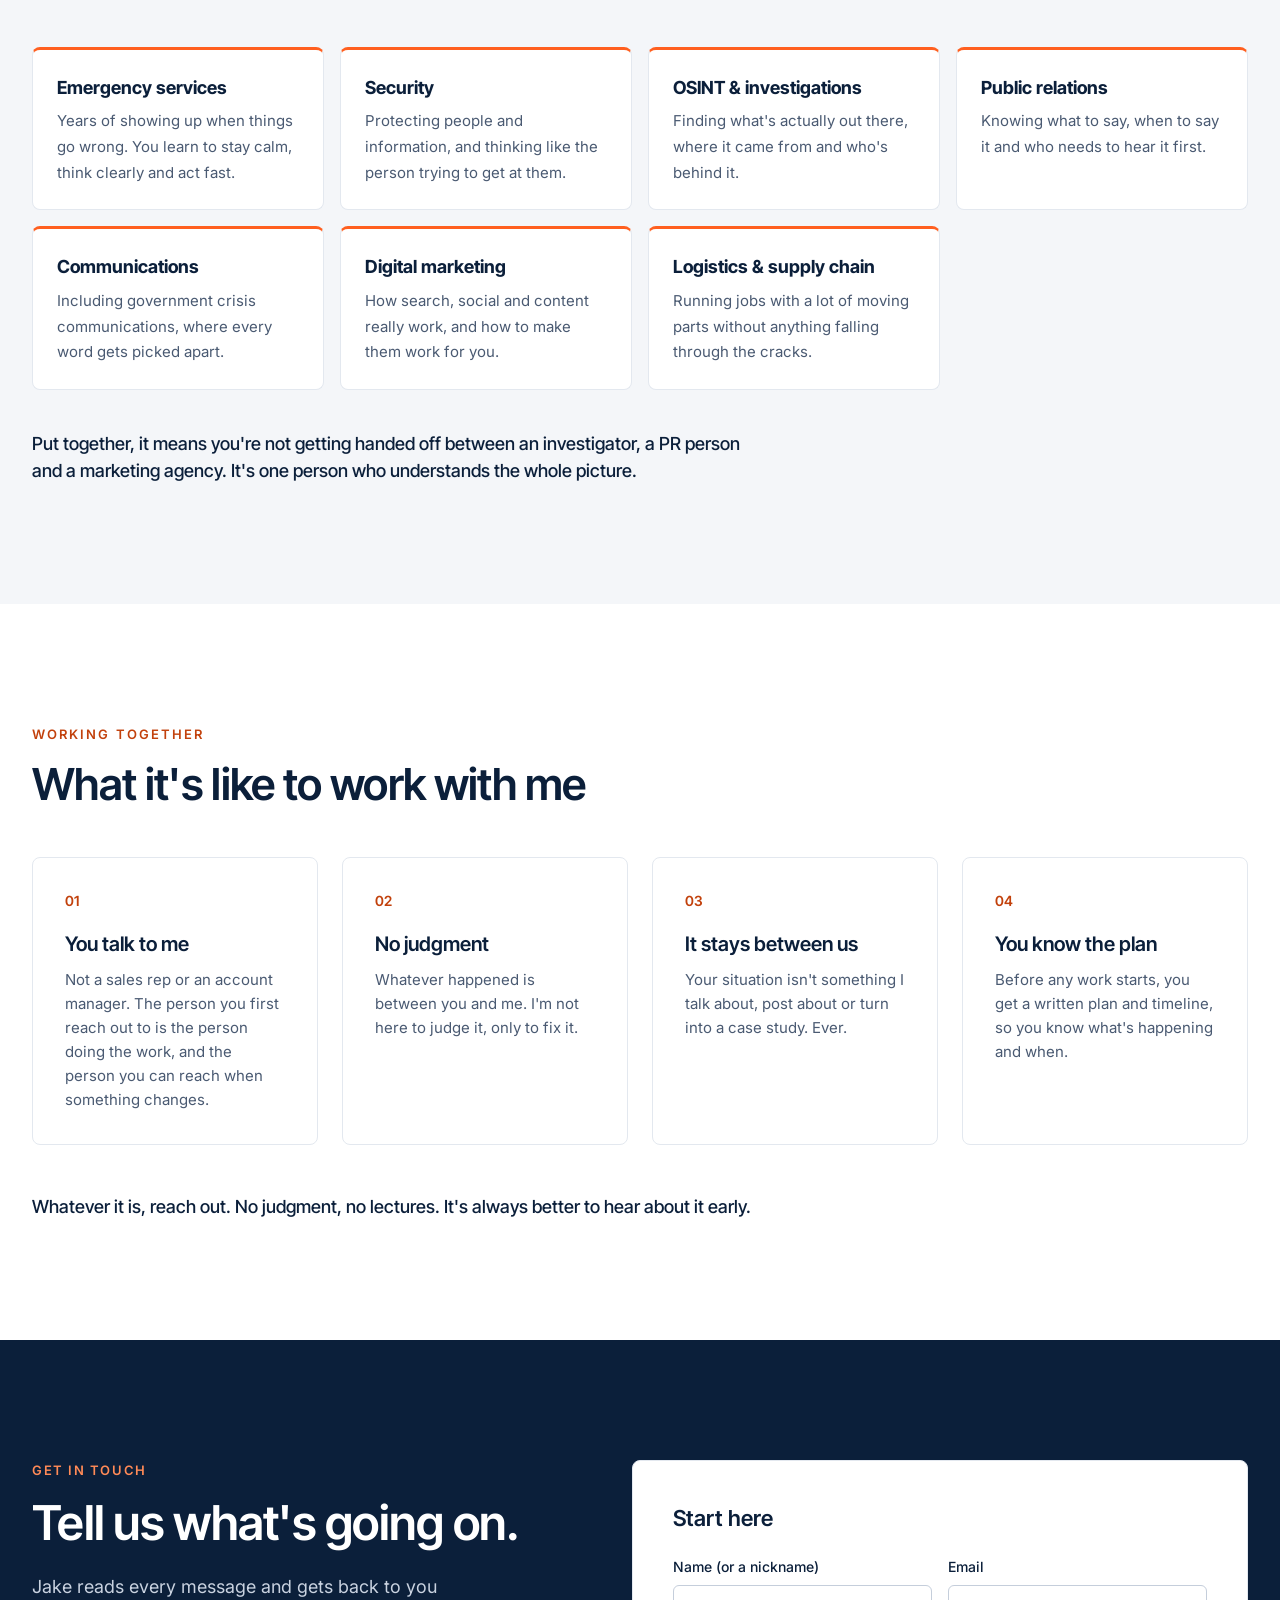
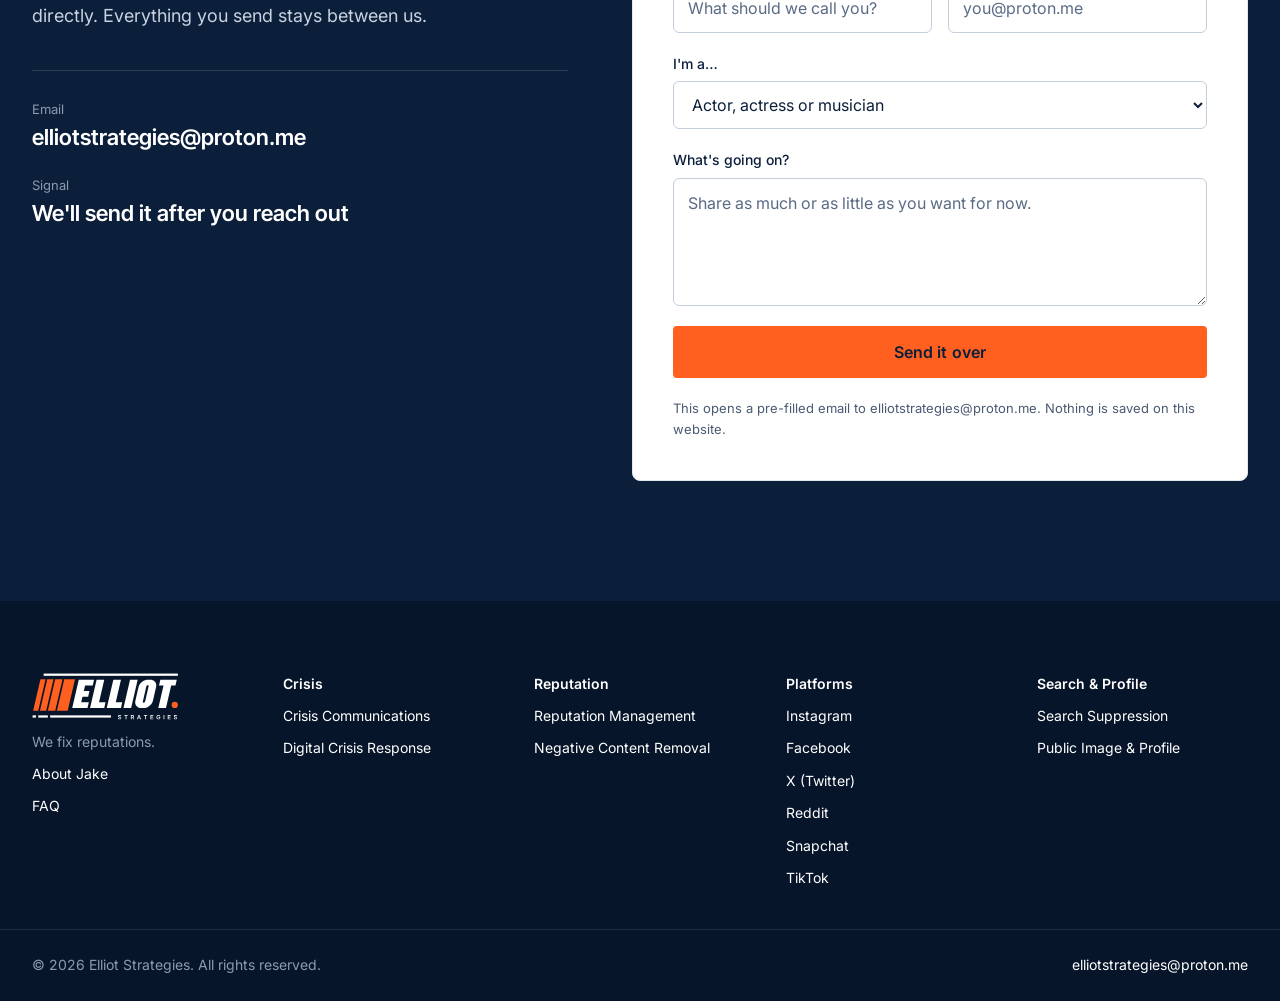
==== commit 94c8012e: "New logo: speed bars + italic ELLIOT wordmark; new favicon and icons Co-Authored-By: Claude Opus 5.5" ====
--- a/about/index.html
+++ b/about/index.html
@@ -21,7 +21,7 @@
 <div class="util dark"><div class="wrap"><span><svg width="14" height="14" viewBox="0 0 24 24" fill="none" stroke="#ff5f1f" stroke-width="2" stroke-linecap="round" stroke-linejoin="round" aria-hidden="true"><path d="M13 2 3 14h9l-1 8 10-12h-9l1-8z"/></svg>Something just happened? We respond right away.</span><a href="mailto:elliotstrategies@proton.me">elliotstrategies@proton.me</a></div></div>
 <header class="site-header">
 <div class="wrap bar">
-<a class="brand" href="/" aria-label="Elliot Strategies home"><img class="mark" src="/assets/mark.svg" width="34" height="34" alt=""><b>ELLIOT</b><span>STRATEGIES</span></a>
+<a class="brand logo" href="/" aria-label="Elliot Strategies home"><img class="logo-day" src="/assets/logo-navy.svg" width="122" height="44" alt="Elliot Strategies"><img class="logo-night" src="/assets/logo-white.svg" width="122" height="44" alt=""></a>
 <nav class="nav" aria-label="Primary">
 <button type="button" class="nav-btn" aria-expanded="false" aria-controls="mega">Services <svg width="14" height="14" viewBox="0 0 24 24" fill="none" stroke="currentColor" stroke-width="2" stroke-linecap="round" stroke-linejoin="round" aria-hidden="true"><path d="m6 9 6 6 6-6"/></svg></button>
 <a href="/about/">About</a>
@@ -101,7 +101,7 @@
 
 </main>
 <footer class="footer dark">
-<div class="wrap foot-grid"><div><a class="brand" href="/"><img class="mark" src="/assets/mark.svg" width="30" height="30" alt=""><b>ELLIOT</b><span>STRATEGIES</span></a><p style="margin:0">We fix reputations.</p><a href="/about/">About Jake</a><a href="/#faq">FAQ</a></div><div><h5>Crisis</h5><a href="/services/crisis-communications/">Crisis Communications</a><a href="/services/digital-crisis-response/">Digital Crisis Response</a></div><div><h5>Reputation</h5><a href="/services/reputation-management/">Reputation Management</a><a href="/services/negative-content-removal/">Negative Content Removal</a></div><div><h5>Platforms</h5><a href="/services/instagram-account-takedown/">Instagram</a><a href="/services/facebook-account-takedown/">Facebook</a><a href="/services/x-account-takedown/">X (Twitter)</a><a href="/services/reddit-account-takedown/">Reddit</a><a href="/services/snapchat-account-takedown/">Snapchat</a><a href="/services/tiktok-account-takedown/">TikTok</a></div><div><h5>Search &amp; Profile</h5><a href="/services/search-suppression/">Search Suppression</a><a href="/services/public-image-and-profile/">Public Image &amp; Profile</a></div></div>
+<div class="wrap foot-grid"><div><a class="brand logo" href="/" aria-label="Elliot Strategies home"><img src="/assets/logo-white.svg" width="133" height="48" alt="Elliot Strategies"></a><p style="margin:0">We fix reputations.</p><a href="/about/">About Jake</a><a href="/#faq">FAQ</a></div><div><h5>Crisis</h5><a href="/services/crisis-communications/">Crisis Communications</a><a href="/services/digital-crisis-response/">Digital Crisis Response</a></div><div><h5>Reputation</h5><a href="/services/reputation-management/">Reputation Management</a><a href="/services/negative-content-removal/">Negative Content Removal</a></div><div><h5>Platforms</h5><a href="/services/instagram-account-takedown/">Instagram</a><a href="/services/facebook-account-takedown/">Facebook</a><a href="/services/x-account-takedown/">X (Twitter)</a><a href="/services/reddit-account-takedown/">Reddit</a><a href="/services/snapchat-account-takedown/">Snapchat</a><a href="/services/tiktok-account-takedown/">TikTok</a></div><div><h5>Search &amp; Profile</h5><a href="/services/search-suppression/">Search Suppression</a><a href="/services/public-image-and-profile/">Public Image &amp; Profile</a></div></div>
 <div class="wrap foot-bar"><span>© 2026 Elliot Strategies. All rights reserved.</span><a href="mailto:elliotstrategies@proton.me">elliotstrategies@proton.me</a></div>
 </footer>
 <script src="/assets/site.js"></script>
--- a/assets/style.css
+++ b/assets/style.css
@@ -320,3 +320,14 @@
 @media (max-width:560px){.brand{gap:0}.brand .mark{margin-right:8px}}
 .site-header{backdrop-filter:none;-webkit-backdrop-filter:none;background:var(--header)}
 .cap-k{display:block;width:28px;height:3px;background:var(--orange);margin-bottom:10px}
+/* new logo */
+.brand.logo{display:flex;align-items:center}
+.brand.logo img{display:block;height:44px;width:auto}
+.brand.logo .logo-night{display:none}
+[data-theme="night"] .brand.logo .logo-day{display:none}
+[data-theme="night"] .brand.logo .logo-night{display:block}
+.foot-grid .brand.logo img{height:48px}
+@media (max-width:560px){.brand.logo img{height:36px}}
+.brand.logo img{height:56px}
+@media (max-width:1180px) and (min-width:961px){.brand.logo img{height:48px}}
+@media (max-width:560px){.brand.logo img{height:46px}}
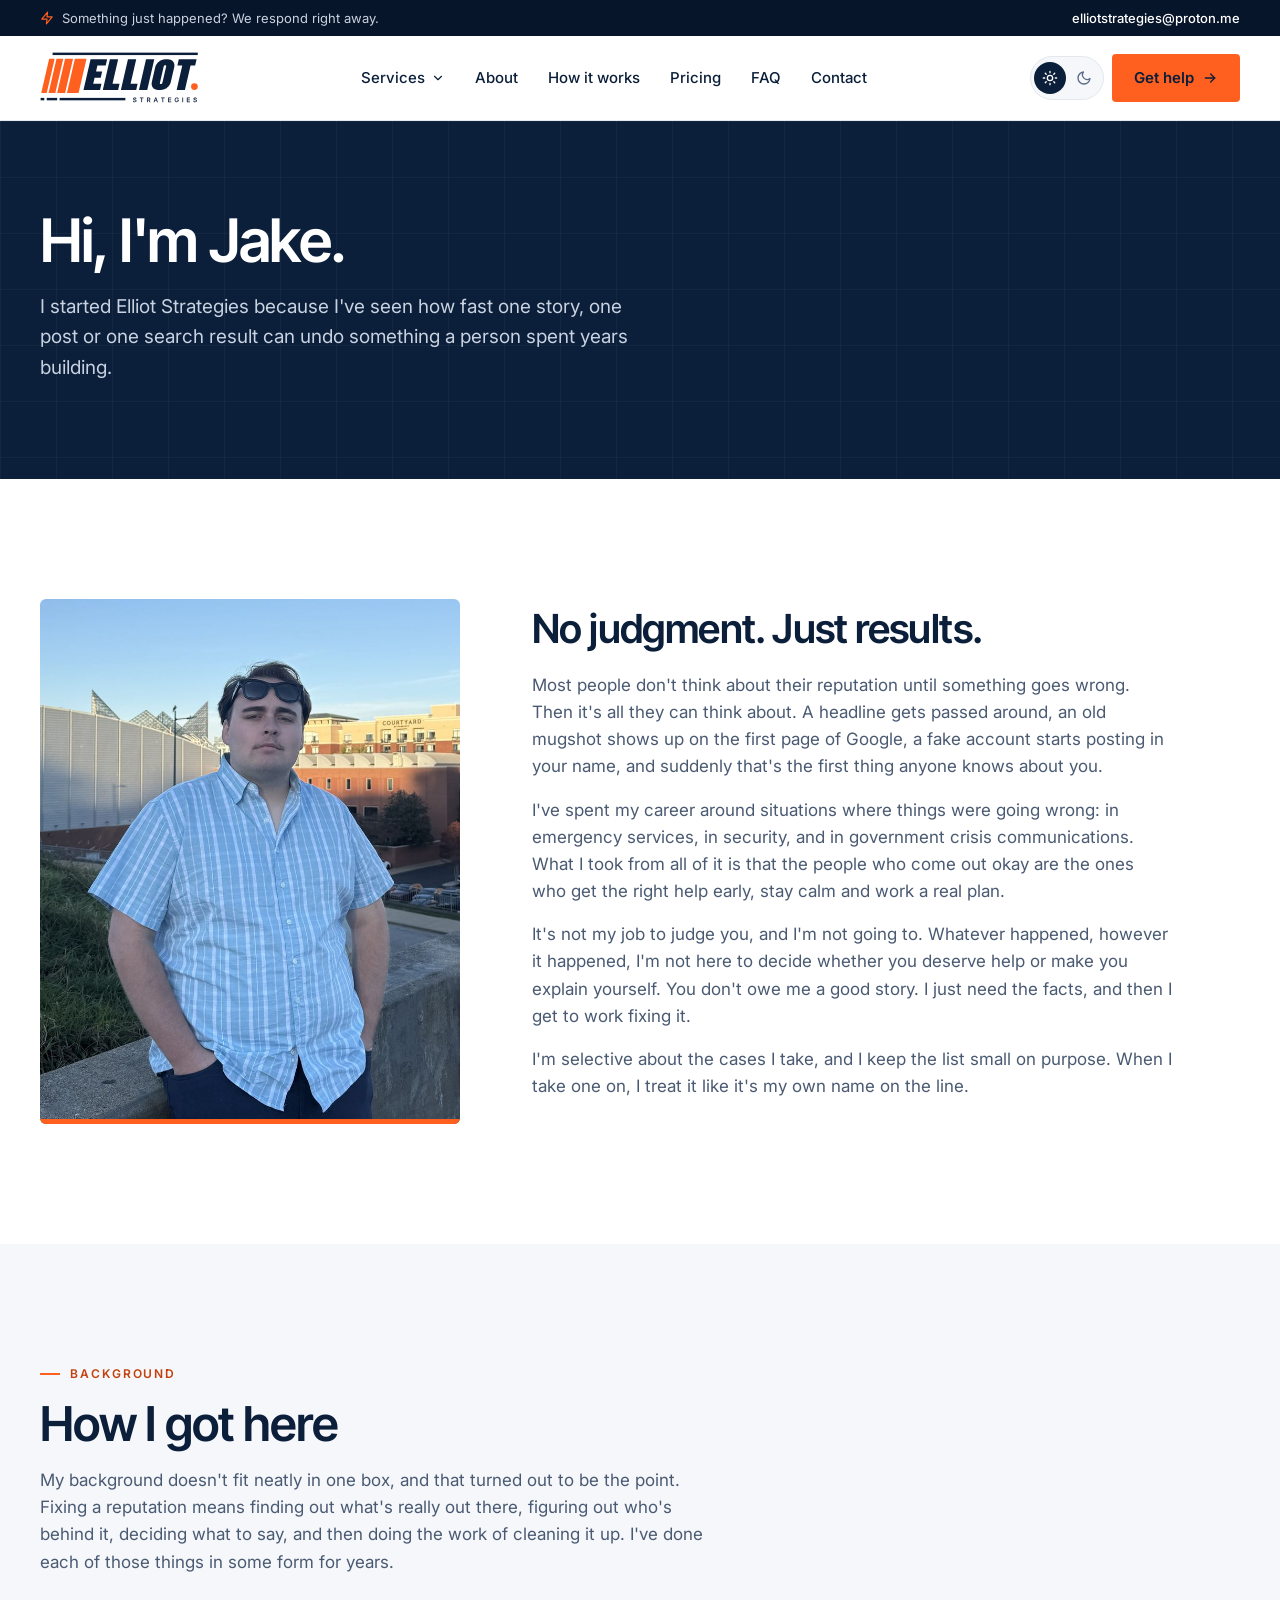
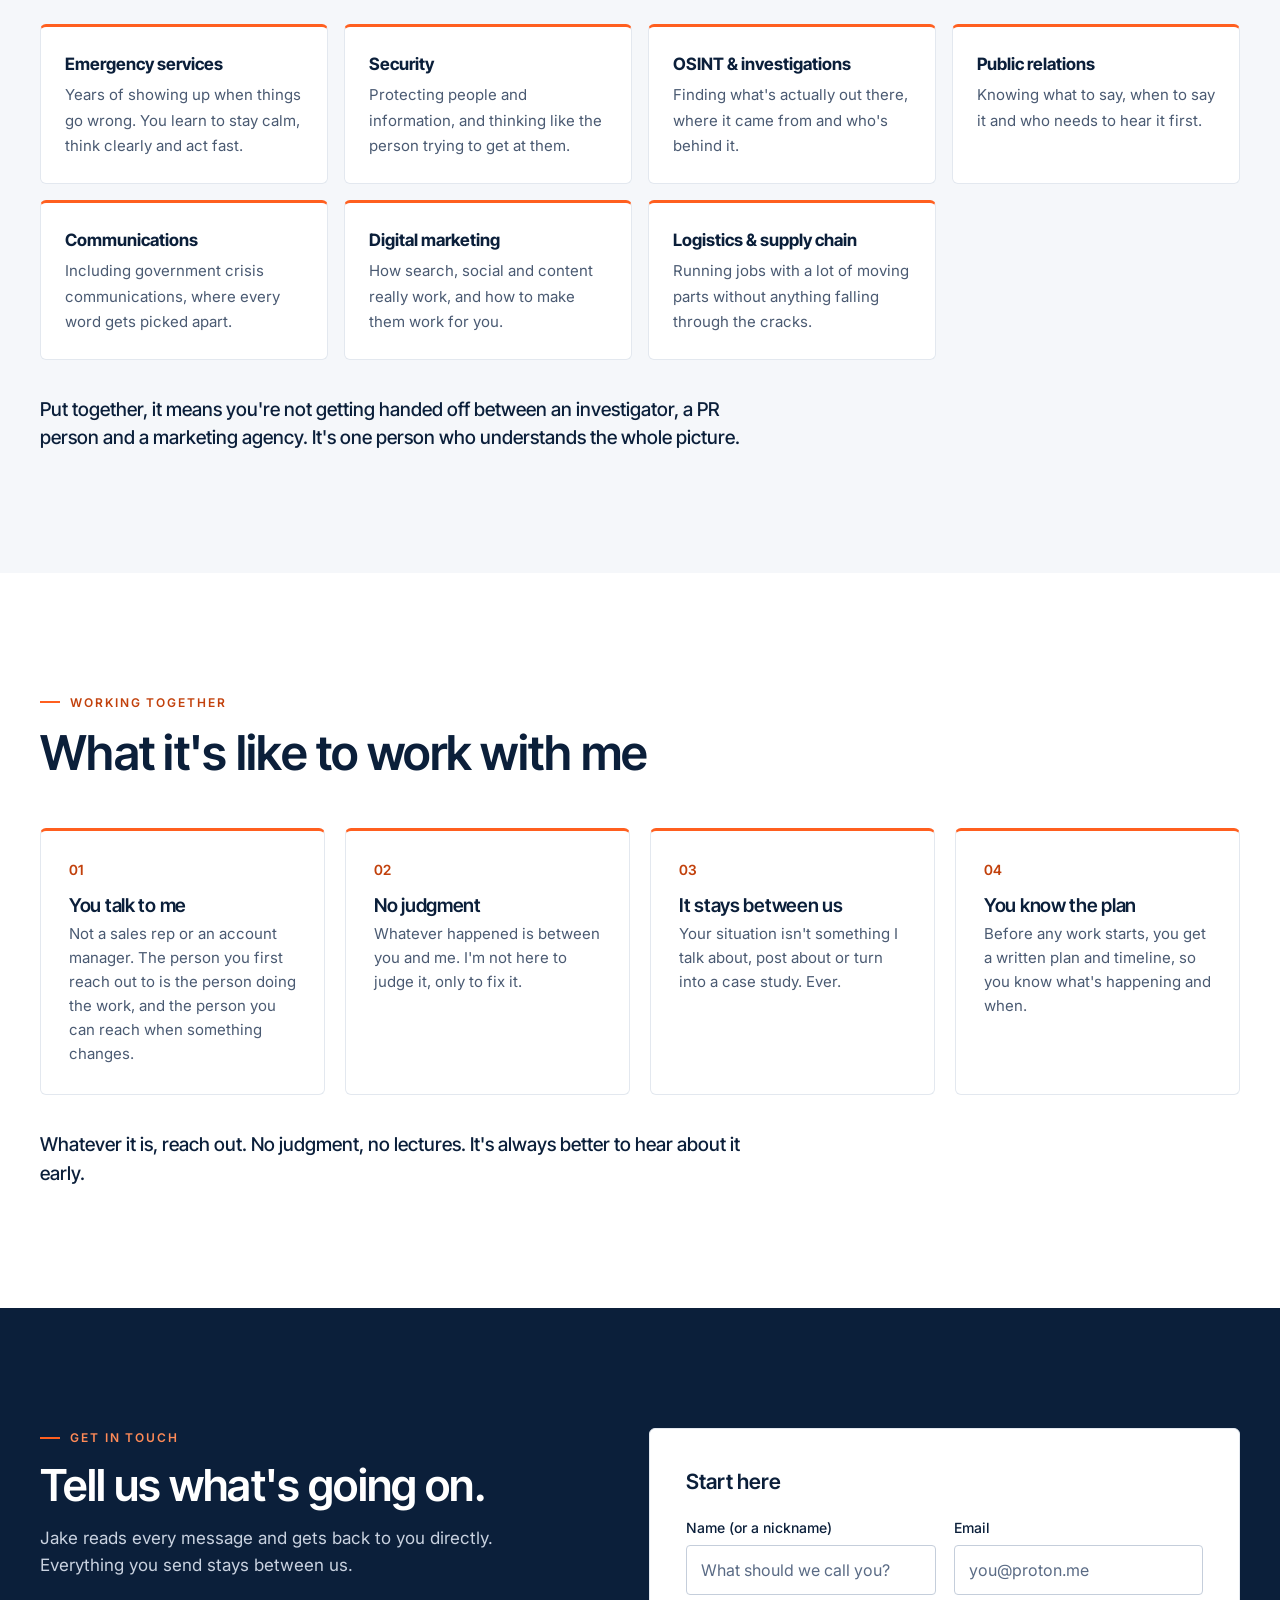
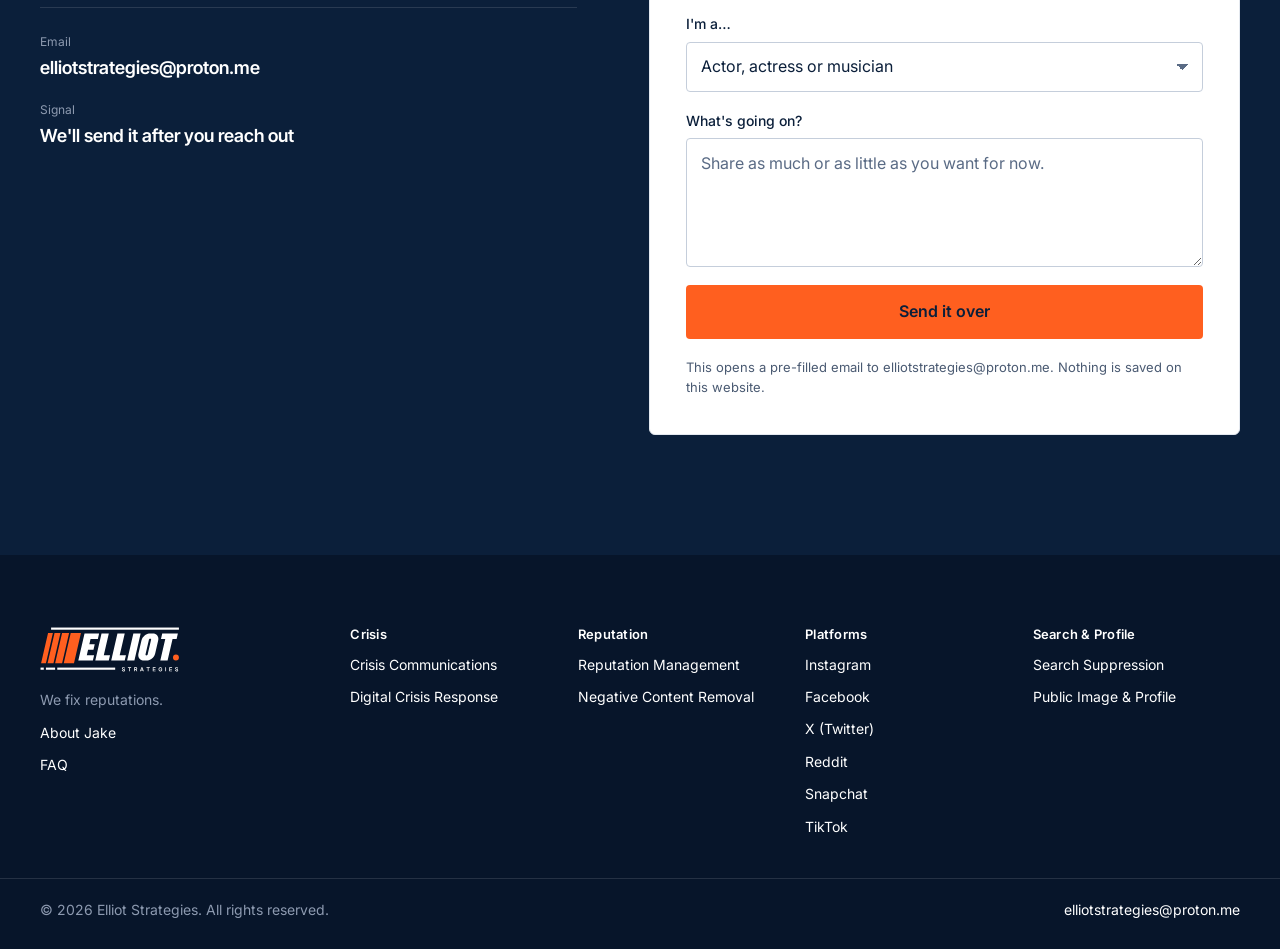
==== commit f9ccc625: "Mobile-first rewrite of the design system; consistent grid and spacing; phone menu fixes Co-Authored" ====
--- a/about/index.html
+++ b/about/index.html
@@ -45,7 +45,7 @@
 </div>
 </header>
 <main id="main">
-<section class="hero svc-hero dark"><div class="wrap" style="position:relative">
+<section class="hero svc-hero dark"><div class="wrap">
 <h1>Hi, I'm Jake.</h1>
 <p class="lead">I started Elliot Strategies because I've seen how fast one story, one post or one search result can undo something a person spent years building.</p>
 </div></section>
@@ -60,24 +60,24 @@
 </div>
 </div></section>
 <section class="section alt"><div class="wrap">
-<div style="max-width:720px;margin-bottom:48px"><div class="eyebrow">Background</div><h2>How I got here</h2><p class="intro">My background doesn't fit neatly in one box, and that turned out to be the point. Fixing a reputation means finding out what's really out there, figuring out who's behind it, deciding what to say, and then doing the work of cleaning it up. I've done each of those things in some form for years.</p></div>
+<div class="sec-intro"><div class="eyebrow">Background</div><h2>How I got here</h2><p class="intro">My background doesn't fit neatly in one box, and that turned out to be the point. Fixing a reputation means finding out what's really out there, figuring out who's behind it, deciding what to say, and then doing the work of cleaning it up. I've done each of those things in some form for years.</p></div>
 <div class="bg-grid"><div><strong>Emergency services</strong><span>Years of showing up when things go wrong. You learn to stay calm, think clearly and act fast.</span></div><div><strong>Security</strong><span>Protecting people and information, and thinking like the person trying to get at them.</span></div><div><strong>OSINT &amp; investigations</strong><span>Finding what&#x27;s actually out there, where it came from and who&#x27;s behind it.</span></div><div><strong>Public relations</strong><span>Knowing what to say, when to say it and who needs to hear it first.</span></div><div><strong>Communications</strong><span>Including government crisis communications, where every word gets picked apart.</span></div><div><strong>Digital marketing</strong><span>How search, social and content really work, and how to make them work for you.</span></div><div><strong>Logistics &amp; supply chain</strong><span>Running jobs with a lot of moving parts without anything falling through the cracks.</span></div></div>
 <p class="outro">Put together, it means you're not getting handed off between an investigator, a PR person and a marketing agency. It's one person who understands the whole picture.</p>
 </div></section>
 <section class="section"><div class="wrap">
-<div style="max-width:640px;margin-bottom:48px"><div class="eyebrow">Working together</div><h2>What it's like to work with me</h2></div>
+<div class="sec-intro"><div class="eyebrow">Working together</div><h2>What it's like to work with me</h2></div>
 <div class="steps">
 <div><div class="num">01</div><h3>You talk to me</h3><p>Not a sales rep or an account manager. The person you first reach out to is the person doing the work, and the person you can reach when something changes.</p></div>
 <div><div class="num">02</div><h3>No judgment</h3><p>Whatever happened is between you and me. I'm not here to judge it, only to fix it.</p></div>
 <div><div class="num">03</div><h3>It stays between us</h3><p>Your situation isn't something I talk about, post about or turn into a case study. Ever.</p></div>
 <div><div class="num">04</div><h3>You know the plan</h3><p>Before any work starts, you get a written plan and timeline, so you know what's happening and when.</p></div>
 </div>
-<p class="outro" style="margin-top:48px">Whatever it is, reach out. No judgment, no lectures. It's always better to hear about it early.</p>
+<p class="outro">Whatever it is, reach out. No judgment, no lectures. It's always better to hear about it early.</p>
 </div></section>
 <section id="contact" class="contact dark">
 <div class="wrap contact-in">
 <div>
-<div class="eyebrow-o" style="font-size:13px;margin-bottom:16px">Get in touch</div>
+<div class="eyebrow on-dark">Get in touch</div>
 <h2>Tell us what's going on.</h2>
 <p class="lead">Jake reads every message and gets back to you directly. Everything you send stays between us.</p>
 <div class="channels">
@@ -101,7 +101,7 @@
 
 </main>
 <footer class="footer dark">
-<div class="wrap foot-grid"><div><a class="brand logo" href="/" aria-label="Elliot Strategies home"><img src="/assets/logo-white.svg" width="133" height="48" alt="Elliot Strategies"></a><p style="margin:0">We fix reputations.</p><a href="/about/">About Jake</a><a href="/#faq">FAQ</a></div><div><h5>Crisis</h5><a href="/services/crisis-communications/">Crisis Communications</a><a href="/services/digital-crisis-response/">Digital Crisis Response</a></div><div><h5>Reputation</h5><a href="/services/reputation-management/">Reputation Management</a><a href="/services/negative-content-removal/">Negative Content Removal</a></div><div><h5>Platforms</h5><a href="/services/instagram-account-takedown/">Instagram</a><a href="/services/facebook-account-takedown/">Facebook</a><a href="/services/x-account-takedown/">X (Twitter)</a><a href="/services/reddit-account-takedown/">Reddit</a><a href="/services/snapchat-account-takedown/">Snapchat</a><a href="/services/tiktok-account-takedown/">TikTok</a></div><div><h5>Search &amp; Profile</h5><a href="/services/search-suppression/">Search Suppression</a><a href="/services/public-image-and-profile/">Public Image &amp; Profile</a></div></div>
+<div class="wrap foot-grid"><div><a class="brand logo" href="/" aria-label="Elliot Strategies home"><img src="/assets/logo-white.svg" width="133" height="48" alt="Elliot Strategies"></a><p class="foot-tag">We fix reputations.</p><a href="/about/">About Jake</a><a href="/#faq">FAQ</a></div><div><h5>Crisis</h5><a href="/services/crisis-communications/">Crisis Communications</a><a href="/services/digital-crisis-response/">Digital Crisis Response</a></div><div><h5>Reputation</h5><a href="/services/reputation-management/">Reputation Management</a><a href="/services/negative-content-removal/">Negative Content Removal</a></div><div><h5>Platforms</h5><a href="/services/instagram-account-takedown/">Instagram</a><a href="/services/facebook-account-takedown/">Facebook</a><a href="/services/x-account-takedown/">X (Twitter)</a><a href="/services/reddit-account-takedown/">Reddit</a><a href="/services/snapchat-account-takedown/">Snapchat</a><a href="/services/tiktok-account-takedown/">TikTok</a></div><div><h5>Search &amp; Profile</h5><a href="/services/search-suppression/">Search Suppression</a><a href="/services/public-image-and-profile/">Public Image &amp; Profile</a></div></div>
 <div class="wrap foot-bar"><span>© 2026 Elliot Strategies. All rights reserved.</span><a href="mailto:elliotstrategies@proton.me">elliotstrategies@proton.me</a></div>
 </footer>
 <script src="/assets/site.js"></script>
--- a/assets/style.css
+++ b/assets/style.css
@@ -1,333 +1,375 @@
+/* =========================================================
+   Elliot Strategies — design system (mobile first)
+   Base styles target phones. min-width queries scale up:
+   md 768px · lg 1024px · xl 1280px
+   ========================================================= */
+
+/* ---------- Tokens ---------- */
 :root{
-  --orange:#ff5f1f;--navy:#0b1f3a;--deep:#07152a;
-  --page:#ffffff;--alt:#f4f6f9;--card:#ffffff;--header:#ffffff;--util:#07152a;--hero:#0b1f3a;--feature:#0b1f3a;--tile:#0b1f3a;
-  --form:#ffffff;--input:#ffffff;--text:#0b1f3a;--muted:#4a5a72;--label:#5a6b85;--accent:#c2410c;--rule:#0b1f3a;
-  --border:#e3e8ef;--input-border:#c5cedb;--shadow:0 24px 48px rgba(7,21,42,.14);--link-hover:#c2410c;
-  --head:'Inter Tight',Inter,system-ui,sans-serif;
+  --orange:#FF5F1F; --orange-hover:#FF7A42; --navy:#0B1F3A; --deep:#07152A;
+  --page:#FFFFFF; --alt:#F5F7FA; --card:#FFFFFF; --header:#FFFFFF; --util:#07152A;
+  --hero:#0B1F3A; --tile:#0B1F3A; --input:#FFFFFF;
+  --text:#0B1F3A; --muted:#4A5A72; --label:#5A6B85; --accent:#C2410C;
+  --border:#E3E8EF; --border-strong:#C9D2DE; --input-border:#C5CEDB;
+  --on-dark:#C9D2E0; --on-dark-muted:#8D9AB0; --line-dark:rgba(255,255,255,.12);
+  --head:'Inter Tight',Inter,system-ui,-apple-system,sans-serif;
+  --body:Inter,system-ui,-apple-system,'Segoe UI',sans-serif;
+  --gutter:20px; --sec:72px; --max:1200px; --radius:6px; --header-h:68px;
 }
 [data-theme="night"]{
-  --page:#0b1f3a;--alt:#0e2443;--card:#102a4f;--header:#0b1f3a;--util:#050f20;--hero:#07152a;--feature:#07152a;--tile:#07152a;
-  --form:#102a4f;--input:#0b1f3a;--text:#ffffff;--muted:#b4bfd0;--label:#9aa8bf;--accent:#ff8a57;--rule:#ffffff;
-  --border:rgba(255,255,255,.12);--input-border:rgba(255,255,255,.25);--shadow:0 24px 48px rgba(0,0,0,.45);--link-hover:#ff8a57;
-}
-*{box-sizing:border-box}
-html{scroll-behavior:smooth}
-body{margin:0;background:var(--page);color:var(--text);font-family:Inter,system-ui,sans-serif;font-size:16px;line-height:1.6;-webkit-font-smoothing:antialiased;transition:background .2s,color .2s}
-a{color:var(--text);text-decoration:none}a:hover{color:var(--link-hover)}
-.dark{color:#c9d2e0}.dark a{color:#fff}.dark a:hover{color:#ff8a57}
-h1,h2,h3{font-family:var(--head);font-weight:600;margin:0}
-.wrap{max-width:1240px;margin:0 auto;padding:0 32px}
-.skip{position:absolute;left:-9999px}.skip:focus{left:16px;top:16px;z-index:100;background:var(--orange);color:var(--navy);padding:8px 16px;border-radius:6px}
-:focus-visible{outline:2px solid var(--orange);outline-offset:2px}
-
-/* utility bar */
+  --page:#0B1F3A; --alt:#0E2443; --card:#102A4F; --header:#0B1F3A; --util:#050F20;
+  --hero:#07152A; --tile:#07152A; --input:#0B1F3A;
+  --text:#FFFFFF; --muted:#B4BFD0; --label:#9AA8BF; --accent:#FF8A57;
+  --border:rgba(255,255,255,.12); --border-strong:rgba(255,255,255,.22); --input-border:rgba(255,255,255,.25);
+}
+@media (min-width:768px){:root{--gutter:32px;--sec:96px;--header-h:76px}}
+@media (min-width:1280px){:root{--gutter:40px;--sec:120px;--header-h:84px}}
+
+/* ---------- Base ---------- */
+*,*::before,*::after{box-sizing:border-box}
+html{-webkit-text-size-adjust:100%;text-size-adjust:100%;scroll-behavior:smooth;scroll-padding-top:calc(var(--header-h) + 12px)}
+body{margin:0;background:var(--page);color:var(--text);font-family:var(--body);font-size:16px;line-height:1.6;
+  -webkit-font-smoothing:antialiased;text-rendering:optimizeLegibility;overflow-x:clip;max-width:100%;
+  -webkit-tap-highlight-color:transparent;touch-action:pan-y pinch-zoom}
+img,svg{max-width:100%;display:block}
+a{color:inherit;text-decoration:none}
+a:hover{color:var(--accent)}
+h1,h2,h3,h4,h5{font-family:var(--head);font-weight:600;margin:0;letter-spacing:-.015em;line-height:1.12}
+p{margin:0}
+button,input,select,textarea{font:inherit}
+:focus-visible{outline:2px solid var(--orange);outline-offset:3px;border-radius:2px}
+.skip{position:absolute;left:-9999px;top:8px;z-index:200;background:var(--orange);color:var(--navy);padding:10px 16px;border-radius:4px;font-weight:600}
+.skip:focus{left:12px}
+.wrap{width:100%;max-width:calc(var(--max) + 2 * var(--gutter));margin:0 auto;padding-left:var(--gutter);padding-right:var(--gutter)}
+.dark{color:var(--on-dark)}
+.dark a{color:#fff}.dark a:hover{color:#FF8A57}
+section[id]{scroll-margin-top:calc(var(--header-h) + 12px)}
+
+/* ---------- Type helpers ---------- */
+.eyebrow,.label{display:flex;align-items:center;gap:10px;font-family:var(--body);font-size:12px;font-weight:600;letter-spacing:.16em;text-transform:uppercase;color:var(--accent);margin-bottom:14px}
+.eyebrow::before{content:"";width:20px;height:2px;background:var(--orange);flex:0 0 auto}
+.label{color:var(--label);margin-bottom:8px}
+.eyebrow.on-dark{color:#FF8A57}
+.eyebrow-o{font-size:12px;font-weight:600;letter-spacing:.16em;text-transform:uppercase;color:#FF8A57}
+.section h2,.sec-intro h2{font-size:30px}
+.sec-intro{max-width:680px;margin-bottom:36px}
+.sec-intro .intro,.section p.intro{margin-top:16px;font-size:17px;color:var(--muted)}
+.section p.outro{margin-top:36px;max-width:720px;font-family:var(--head);font-size:19px;font-weight:500;line-height:1.5;color:var(--text)}
+@media (min-width:768px){.section h2,.sec-intro h2{font-size:40px}.sec-intro{margin-bottom:48px}}
+@media (min-width:1280px){.section h2,.sec-intro h2{font-size:48px}}
+
+/* ---------- Buttons ---------- */
+.btn{display:inline-flex;align-items:center;justify-content:center;gap:8px;min-height:48px;padding:0 22px;border:0;border-radius:4px;
+  background:var(--orange);color:var(--navy)!important;font-weight:600;font-size:15px;white-space:nowrap;cursor:pointer;transition:background .15s}
+.btn:hover{background:var(--orange-hover);color:var(--navy)!important}
+.btn svg{flex:0 0 auto}
+.btn-lg{min-height:54px;padding:0 28px;font-size:16px}
+.btn-ghost{display:inline-flex;align-items:center;justify-content:center;min-height:54px;padding:0 26px;border:1px solid rgba(255,255,255,.32);border-radius:4px;font-weight:600;color:#fff;transition:border-color .15s,background .15s}
+.btn-ghost:hover{border-color:#fff;background:rgba(255,255,255,.06);color:#fff}
+.ctas{display:flex;flex-direction:column;gap:12px;margin-top:32px}
+.ctas a{width:100%}
+@media (min-width:768px){.ctas{flex-direction:row;flex-wrap:wrap}.ctas a{width:auto}}
+
+/* ---------- Utility bar ---------- */
 .util{background:var(--util);font-size:13px}
-.util .wrap{display:flex;flex-wrap:wrap;justify-content:space-between;gap:8px 24px;align-items:center;padding-top:10px;padding-bottom:10px}
-.util span{display:flex;align-items:center;gap:8px}
-
-/* header */
-.site-header{position:sticky;top:0;background:var(--header);border-bottom:1px solid var(--border);z-index:40}
-.bar{display:flex;align-items:center;justify-content:space-between;gap:16px 32px;min-height:80px}
-.brand{display:flex;align-items:baseline;gap:2px;font-family:var(--head);font-size:22px;letter-spacing:.02em}
-.brand b{font-weight:700}.brand span{font-weight:500}.brand i{display:inline-block;width:8px;height:8px;background:var(--orange);margin-left:4px}
-.nav{display:flex;align-items:center;gap:4px 8px;font-size:15px;font-weight:500}
-.nav > a,.nav-btn{display:flex;align-items:center;gap:6px;min-height:44px;padding:0 14px;border-radius:6px}
-.nav-btn{background:transparent;border:0;font:inherit;color:var(--text);cursor:pointer}
-.nav-btn[aria-expanded="true"]{background:var(--alt)}
-.nav-btn svg{transition:transform .2s}.nav-btn[aria-expanded="true"] svg{transform:rotate(180deg)}
-.actions{display:flex;align-items:center;gap:12px}
-.btn{display:inline-flex;align-items:center;justify-content:center;gap:8px;min-height:44px;padding:0 20px;background:var(--orange);color:var(--navy)!important;font-weight:600;font-size:15px;border-radius:6px;border:0;cursor:pointer;font-family:inherit}
-.btn:hover{background:#ff7a42}
-.btn-lg{min-height:52px;padding:0 28px;font-size:16px}
-.btn-ghost{display:inline-flex;align-items:center;min-height:52px;padding:0 28px;border:1px solid rgba(255,255,255,.3);font-weight:600;border-radius:6px}
-.btn-ghost:hover{border-color:#fff}
-.theme-toggle{display:flex;align-items:center;gap:4px;padding:4px;min-height:44px;background:var(--alt);border:1px solid var(--border);border-radius:999px;cursor:pointer}
-.theme-toggle span{width:34px;height:34px;border-radius:999px;display:flex;align-items:center;justify-content:center;color:var(--label)}
+.util .wrap{display:flex;justify-content:space-between;align-items:center;gap:16px;min-height:36px}
+.util span{display:none;align-items:center;gap:8px}
+.util a{font-weight:500}
+@media (min-width:768px){.util span{display:flex}}
+
+/* ---------- Header ---------- */
+.site-header{position:sticky;top:0;z-index:50;background:var(--header);border-bottom:1px solid var(--border)}
+.bar{display:flex;align-items:center;justify-content:space-between;gap:16px;min-height:var(--header-h);flex-wrap:wrap}
+.brand.logo{display:flex;align-items:center;flex:0 0 auto}
+.brand.logo img{height:40px;width:auto}
+.brand.logo .logo-night{display:none}
+[data-theme="night"] .brand.logo .logo-day{display:none}
+[data-theme="night"] .brand.logo .logo-night{display:block}
+.actions{display:flex;align-items:center;gap:8px}
+.actions > .btn{display:none}
+.theme-toggle{display:flex;align-items:center;gap:2px;padding:3px;min-height:44px;background:var(--alt);border:1px solid var(--border);border-radius:999px;cursor:pointer}
+.theme-toggle span{width:32px;height:32px;border-radius:999px;display:flex;align-items:center;justify-content:center;color:var(--label)}
 .theme-toggle .sun{background:var(--navy);color:#fff}
 [data-theme="night"] .theme-toggle .sun{background:transparent;color:var(--label)}
 [data-theme="night"] .theme-toggle .moon{background:var(--orange);color:var(--navy)}
-.menu-toggle{display:none;min-height:44px;min-width:44px;align-items:center;justify-content:center;background:var(--alt);border:1px solid var(--border);border-radius:6px;color:var(--text);cursor:pointer}
-
-/* mega menu */
-.mega{position:absolute;top:100%;left:0;right:0;background:var(--card);border-top:1px solid var(--border);border-bottom:1px solid var(--border);box-shadow:var(--shadow);display:none}
-.mega.open{display:block}
-.mega-grid{display:grid;grid-template-columns:repeat(4,minmax(0,1fr)) 280px;gap:32px;padding-top:40px;padding-bottom:32px}
-.mega h4{margin:0 0 16px;font-size:12px;font-weight:600;letter-spacing:.12em;text-transform:uppercase;color:var(--label);padding-bottom:12px;border-bottom:2px solid var(--orange)}
-.mega-col{display:flex;flex-direction:column;gap:18px}
+.menu-toggle{display:flex;align-items:center;justify-content:center;width:44px;height:44px;background:var(--alt);border:1px solid var(--border);border-radius:4px;color:var(--text);cursor:pointer}
+
+/* mobile nav panel */
+.nav{display:none;order:3;width:100%;flex-direction:column;padding:4px 0 20px}
+.nav.open{display:flex}
+.nav > a,.nav-btn{display:flex;align-items:center;justify-content:space-between;min-height:52px;padding:0;border:0;border-bottom:1px solid var(--border);background:none;color:var(--text);font-size:17px;font-weight:500;text-align:left;cursor:pointer;width:100%}
+.nav-btn svg{transition:transform .2s}
+.nav-btn[aria-expanded="true"]{color:var(--accent)}
+.nav-btn[aria-expanded="true"] svg{transform:rotate(180deg)}
+.nav > a.nav-cta{justify-content:center;margin-top:20px;border:0;min-height:54px;color:var(--navy)!important}
+.site-header.menu-open{max-height:100vh;max-height:100dvh;overflow-y:auto;overscroll-behavior:contain}
+body.menu-lock{overflow:hidden}
+
+/* mega menu (mobile: inline accordion inside the panel) */
+.mega{display:none}
+.site-header.menu-open .mega.open{display:block}
+.mega-grid{display:grid;grid-template-columns:1fr;gap:24px;padding-top:8px;padding-bottom:16px}
+.mega h4{font-family:var(--body);font-size:12px;font-weight:600;letter-spacing:.14em;text-transform:uppercase;color:var(--label);padding-bottom:10px;margin-bottom:6px;border-bottom:2px solid var(--orange)}
+.mega-col{display:flex;flex-direction:column}
+.mega-col a{padding:10px 0}
 .mega-col a strong{display:block;font-weight:600;font-size:15px}
-.mega-col a small{display:block;font-size:13px;color:var(--muted);line-height:1.5}
-.mega-2{display:grid;grid-template-columns:repeat(2,minmax(0,1fr));gap:12px 16px;font-size:14px;font-weight:500}
-.feature{background:var(--feature);border:1px solid var(--border);border-radius:10px;padding:24px;display:flex;flex-direction:column;gap:12px}
-.eyebrow-o{font-size:12px;font-weight:600;letter-spacing:.12em;text-transform:uppercase;color:#ff8a57}
-.feature .t{font-family:var(--head);font-size:20px;font-weight:600;color:#fff;line-height:1.3}
-.feature p{margin:0;font-size:13px;line-height:1.5}
-.mega-foot{border-top:1px solid var(--border);padding:18px 0;display:flex;flex-wrap:wrap;gap:8px;justify-content:space-between;font-size:14px;color:var(--muted)}
+.mega-col a small{display:none}
+.mega-2{display:grid;grid-template-columns:repeat(2,minmax(0,1fr));column-gap:16px;font-size:15px;font-weight:500}
+.mega-2 a{display:flex;align-items:center;min-height:44px}
+.feature{background:var(--hero);border:1px solid var(--line-dark);border-radius:var(--radius);padding:20px;display:flex;flex-direction:column;gap:10px}
+.feature .t{font-family:var(--head);font-size:19px;font-weight:600;color:#fff;line-height:1.3}
+.feature p{font-size:13px;line-height:1.5}
+.feature .btn{margin-top:4px}
+.mega-foot{display:flex;justify-content:flex-end;padding:12px 0 20px;border-top:1px solid var(--border);font-size:14px}
+.mega-foot span{display:none}
 .mega-foot a{font-weight:600}
 
-/* sections */
-.hero{background:var(--hero);position:relative;overflow:hidden}
-.hero::before{content:"";position:absolute;inset:0;background-image:linear-gradient(rgba(255,255,255,.04) 1px,transparent 1px),linear-gradient(90deg,rgba(255,255,255,.04) 1px,transparent 1px);background-size:64px 64px}
-.hero-in{position:relative;display:flex;flex-wrap:wrap;gap:56px;align-items:center;padding-top:112px;padding-bottom:120px}
-.hero-copy{flex:999 1 560px;min-width:0}
-.kicker{display:inline-flex;align-items:center;gap:10px;font-size:13px;font-weight:600;letter-spacing:.14em;text-transform:uppercase;color:#ff8a57;margin-bottom:24px}
-.kicker::before{content:"";width:24px;height:2px;background:var(--orange)}
-.hero h1{font-size:clamp(40px,5.5vw,64px);line-height:1.04;letter-spacing:-.02em;color:#fff;max-width:760px}
-.hero p.lead{margin:28px 0 0;font-size:19px;max-width:600px}
-.ctas{display:flex;flex-wrap:wrap;gap:12px;margin-top:40px}
-.terms{flex:1 1 340px;min-width:0;background:rgba(255,255,255,.04);border:1px solid rgba(255,255,255,.12);border-radius:12px}
-.terms > div{padding:24px 28px;border-bottom:1px solid rgba(255,255,255,.12)}.terms > div:last-child{border-bottom:0}
-.terms .h{padding:20px 28px;font-size:12px;font-weight:600;letter-spacing:.14em;text-transform:uppercase;color:#8d9ab0}
-.terms small{display:block;font-size:13px;color:#8d9ab0}.terms strong{display:block;font-family:var(--head);font-size:22px;font-weight:600;color:#fff}
+@media (min-width:1024px){
+  .bar{flex-wrap:nowrap;gap:24px}
+  .brand.logo img{height:48px}
+  .menu-toggle{display:none}
+  .actions > .btn{display:inline-flex}
+  .nav{display:flex!important;order:0;width:auto;flex-direction:row;align-items:center;padding:0;gap:2px}
+  .nav > a,.nav-btn{width:auto;min-height:44px;padding:0 12px;border:0;border-radius:4px;font-size:15px;justify-content:center;gap:6px;white-space:nowrap}
+  .nav > a:hover,.nav-btn:hover{background:var(--alt);color:var(--text)}
+  .nav-btn[aria-expanded="true"]{background:var(--alt);color:var(--text)}
+  .nav > a.nav-cta{display:none}
+  .site-header.menu-open{max-height:none;overflow:visible}
+  .mega{position:absolute;left:0;right:0;top:100%;background:var(--card);border-top:1px solid var(--border);border-bottom:1px solid var(--border);box-shadow:0 24px 48px rgba(7,21,42,.12)}
+  .mega.open{display:block}
+  .mega-grid{grid-template-columns:repeat(4,minmax(0,1fr)) 280px;gap:32px;padding-top:36px;padding-bottom:28px}
+  .mega-col{gap:14px}
+  .mega-col a{padding:0}
+  .mega-col a small{display:block;font-size:13px;color:var(--muted);line-height:1.5;margin-top:2px}
+  .mega-2{row-gap:6px;font-size:14px}
+  .mega-2 a{min-height:32px}
+  .mega-foot{justify-content:space-between}
+  .mega-foot span{display:block;color:var(--muted)}
+}
+@media (min-width:1280px){.brand.logo img{height:52px}.nav > a,.nav-btn{padding:0 14px}}
+
+/* ---------- Hero ---------- */
+.hero{position:relative;overflow:hidden;background:var(--hero)}
+.hero::before{content:"";position:absolute;inset:0;pointer-events:none;
+  background-image:linear-gradient(rgba(255,255,255,.035) 1px,transparent 1px),linear-gradient(90deg,rgba(255,255,255,.035) 1px,transparent 1px);background-size:56px 56px}
+.hero-in{position:relative;display:grid;grid-template-columns:1fr;gap:40px;padding-top:56px;padding-bottom:64px}
+.hero h1{font-size:40px;line-height:1.04;letter-spacing:-.025em;color:#fff}
+.hero p.lead{margin-top:20px;font-size:17px;line-height:1.6;max-width:600px;color:var(--on-dark)}
+.casefile{background:rgba(255,255,255,.035);border:1px solid var(--line-dark);border-radius:var(--radius);overflow:hidden}
+.cf-top{display:flex;justify-content:space-between;align-items:center;padding:14px 20px;border-bottom:1px solid var(--line-dark);font-size:11px;font-weight:600;letter-spacing:.16em;text-transform:uppercase;color:var(--on-dark-muted)}
+.cf-tag{color:#FF8A57;border:1px solid rgba(255,138,87,.5);padding:3px 8px;border-radius:3px}
+.cf-doc{padding:20px;display:flex;flex-direction:column;gap:10px;border-bottom:1px solid var(--line-dark)}
+.cf-doc i{display:block;height:7px;border-radius:2px;background:rgba(255,255,255,.16)}
+.cf-doc b{display:block;height:12px;margin:-2px 0;background:var(--orange)}
+.cf-terms{margin:0}
+.cf-terms > div{display:flex;justify-content:space-between;align-items:baseline;gap:16px;padding:14px 20px;border-bottom:1px solid var(--line-dark)}
+.cf-terms > div:last-child{border-bottom:0}
+.cf-terms dt{font-size:13px;color:var(--on-dark-muted)}
+.cf-terms dd{margin:0;font-family:var(--head);font-size:16px;font-weight:600;color:#fff;text-align:right}
+@media (min-width:768px){.hero-in{padding-top:88px;padding-bottom:96px}.hero h1{font-size:56px}.hero p.lead{font-size:19px}}
+@media (min-width:1024px){
+  .hero-in{grid-template-columns:minmax(0,1fr) 400px;align-items:center;gap:64px;padding-top:112px;padding-bottom:120px}
+  .cf-doc{padding:24px}.cf-top,.cf-terms > div{padding-left:24px;padding-right:24px}.cf-terms dd{font-size:18px}
+}
+@media (min-width:1280px){.hero h1{font-size:72px}.hero-in{grid-template-columns:minmax(0,1fr) 440px}}
+
+/* service / about hero */
+.svc-hero .wrap{position:relative;padding-top:56px;padding-bottom:64px}
+.svc-hero h1{font-size:38px;line-height:1.05;letter-spacing:-.025em;color:#fff;max-width:820px}
+.svc-hero .lead{margin-top:18px;font-size:17px;max-width:660px;color:var(--on-dark)}
+@media (min-width:768px){.svc-hero .wrap{padding-top:88px;padding-bottom:96px}.svc-hero h1{font-size:52px}.svc-hero .lead{font-size:19px}}
+@media (min-width:1280px){.svc-hero h1{font-size:60px}}
+
+/* ---------- Who we help ---------- */
 .clients{background:var(--alt);border-bottom:1px solid var(--border)}
-.clients .wrap{display:flex;flex-wrap:wrap;align-items:center;gap:16px 40px;padding-top:40px;padding-bottom:40px}
-.label{font-size:12px;font-weight:600;letter-spacing:.14em;text-transform:uppercase;color:var(--label)}
-.clients ul{list-style:none;margin:0;padding:0;display:flex;flex-wrap:wrap;gap:12px 36px;font-family:var(--head);font-size:18px;font-weight:600}
-.section{padding:120px 0}
+.clients .wrap{display:flex;flex-direction:column;gap:14px;padding-top:28px;padding-bottom:28px}
+.clients .label{margin:0}
+.clients ul{list-style:none;margin:0;padding:0;display:grid;grid-template-columns:repeat(2,minmax(0,1fr));gap:10px 16px;font-family:var(--head);font-size:15px;font-weight:600}
+.clients li{display:flex;align-items:center;gap:8px}
+.clients li::before{content:"";width:6px;height:6px;background:var(--orange);flex:0 0 auto}
+@media (min-width:768px){.clients .wrap{flex-direction:row;align-items:center;gap:32px}.clients ul{display:flex;flex-wrap:wrap;gap:10px 28px;font-size:17px}}
+
+/* ---------- Capability strip ---------- */
+.caps{background:var(--page);border-bottom:1px solid var(--border)}
+.caps-grid{display:grid;grid-template-columns:repeat(2,minmax(0,1fr))}
+.caps-grid > div{display:flex;flex-direction:column;gap:4px;padding:24px 16px 24px 0}
+.caps-grid > div:nth-child(even){padding:24px 0 24px 16px;border-left:1px solid var(--border)}
+.caps-grid > div:nth-child(n+3){border-top:1px solid var(--border)}
+.cap-k{display:block;width:24px;height:3px;background:var(--orange);margin-bottom:10px}
+.caps-grid strong{font-family:var(--head);font-size:16px;font-weight:600;line-height:1.3}
+.caps-grid span:not(.cap-k){font-size:13px;color:var(--muted);line-height:1.5}
+@media (min-width:1024px){
+  .caps-grid{grid-template-columns:repeat(4,minmax(0,1fr))}
+  .caps-grid > div,.caps-grid > div:nth-child(even){padding:32px 28px;border-left:1px solid var(--border);border-top:0}
+  .caps-grid > div:first-child{border-left:0;padding-left:0}
+  .caps-grid strong{font-size:18px}.caps-grid span:not(.cap-k){font-size:14px}
+}
+
+/* ---------- Sections ---------- */
+.section{padding:var(--sec) 0}
 .section.alt{background:var(--alt)}
-.eyebrow{font-size:13px;font-weight:600;letter-spacing:.14em;text-transform:uppercase;color:var(--accent);margin-bottom:16px}
-.section h2{font-size:clamp(32px,4vw,44px);line-height:1.1;letter-spacing:-.015em}
-.sec-head{display:flex;flex-wrap:wrap;justify-content:space-between;align-items:end;gap:24px;margin-bottom:56px}
-.sec-head > div{max-width:640px}.sec-head p{margin:0;max-width:400px;color:var(--muted)}
-.practice{display:grid;grid-template-columns:repeat(auto-fit,minmax(270px,1fr));gap:1px;background:var(--border);border:1px solid var(--border);border-radius:12px;overflow:hidden}
-.practice > div{background:var(--card);padding:36px 32px;display:flex;flex-direction:column;gap:20px}
-.tile{width:48px;height:48px;border-radius:8px;background:var(--tile);display:flex;align-items:center;justify-content:center}
-.practice h3{font-size:24px}.practice p{margin:0;color:var(--muted);font-size:15px}
-.links{display:flex;flex-direction:column;border-top:1px solid var(--border);margin-top:auto}
+.sec-head{display:flex;flex-direction:column;gap:16px;margin-bottom:36px}
+.sec-head > div{max-width:680px}
+.sec-head p{color:var(--muted);max-width:440px}
+@media (min-width:1024px){.sec-head{flex-direction:row;justify-content:space-between;align-items:flex-end;margin-bottom:56px}}
+
+/* practice areas: list on phones, bordered grid on desktop */
+.practice{display:flex;flex-direction:column}
+.practice > div{display:flex;flex-direction:column;gap:14px;padding:28px 0;border-top:1px solid var(--border)}
+.practice > div:first-child{border-top:0;padding-top:0}
+.tile{width:44px;height:44px;border-radius:var(--radius);background:var(--tile);display:flex;align-items:center;justify-content:center}
+.practice h3{font-size:22px}
+.practice p{color:var(--muted);font-size:15px}
+.links{display:flex;flex-direction:column;border-top:1px solid var(--border);margin-top:4px}
 .links a{display:flex;justify-content:space-between;align-items:center;min-height:48px;border-bottom:1px solid var(--border);font-weight:500;font-size:15px}
 .links a:last-child{border-bottom:0}
 .links.two{display:grid;grid-template-columns:repeat(2,minmax(0,1fr));column-gap:16px}
-.links.two a{min-height:44px;font-size:14px}.links.two a:nth-last-child(-n+2){border-bottom:0}
-.steps{display:grid;grid-template-columns:repeat(auto-fit,minmax(240px,1fr));gap:24px}
-.steps > div,.card{background:var(--card);border:1px solid var(--border);border-radius:12px;padding:32px}
-.num{font-family:var(--head);font-size:14px;font-weight:600;color:var(--accent)}
-.steps h3{margin:16px 0 8px;font-size:20px}.steps p{margin:0;color:var(--muted);font-size:15px}
-.two-col{display:grid;grid-template-columns:repeat(auto-fit,minmax(320px,1fr));gap:24px}
-.two-col > div{border-top:3px solid var(--rule);padding-top:32px}.two-col > div + div{border-top-color:var(--orange)}
-.two-col h3{margin:12px 0 16px;font-size:36px;letter-spacing:-.01em}.two-col p{margin:0;color:var(--muted);font-size:17px;max-width:500px}
-.contact{background:var(--hero)}
-.contact-in{display:flex;flex-wrap:wrap;gap:64px;padding-top:120px;padding-bottom:120px}
-.contact-in > div{flex:1 1 380px;min-width:0}
-.contact h2{font-size:clamp(34px,4vw,48px);line-height:1.08;letter-spacing:-.015em;color:#fff}
-.contact .lead{margin:24px 0 40px;font-size:18px;max-width:460px}
-.channels{display:flex;flex-direction:column;gap:20px;border-top:1px solid rgba(255,255,255,.14);padding-top:28px}
-.channels small{display:block;font-size:13px;color:#8d9ab0}.channels a,.channels strong{font-family:var(--head);font-size:22px;font-weight:600;color:#fff}
-form.inquiry{flex:1 1 460px;min-width:0;background:var(--form);color:var(--text);border:1px solid var(--border);border-radius:12px;padding:40px;display:flex;flex-direction:column;gap:20px}
-form.inquiry .t{font-family:var(--head);font-size:22px;font-weight:600}
-.fields{display:grid;grid-template-columns:repeat(auto-fit,minmax(180px,1fr));gap:16px}
-form.inquiry label{display:flex;flex-direction:column;gap:6px;font-size:14px;font-weight:500}
-form.inquiry input,form.inquiry select,form.inquiry textarea{min-height:48px;padding:0 14px;background:var(--input);color:var(--text);border:1px solid var(--input-border);border-radius:6px;font:inherit;font-weight:400}
-form.inquiry textarea{padding:12px 14px;resize:vertical}
-form.inquiry ::placeholder{color:var(--label)}
-form.inquiry .note{font-size:13px;color:var(--muted);margin:0}
-.footer{background:var(--util);color:#8d9ab0;font-size:14px}
-.foot-grid{display:grid;grid-template-columns:repeat(auto-fit,minmax(180px,1fr));gap:40px;padding-top:72px;padding-bottom:40px}
-.foot-grid > div{display:flex;flex-direction:column;gap:10px}.foot-grid h5{margin:0;color:#fff;font-size:14px;font-weight:600}
-.foot-grid .brand{color:#fff;font-size:20px}
-.foot-bar{border-top:1px solid rgba(255,255,255,.1);display:flex;flex-wrap:wrap;justify-content:space-between;gap:12px;padding-top:24px;padding-bottom:24px}
-
-/* service pages */
-.svc-hero .wrap{padding-top:40px;padding-bottom:96px}
-.crumbs{font-size:14px;color:#8d9ab0;display:flex;flex-wrap:wrap;gap:8px;margin-bottom:56px}.crumbs span[aria-current]{color:#fff}
-.svc-hero h1{font-size:clamp(40px,5vw,60px);line-height:1.05;letter-spacing:-.02em;color:#fff;max-width:820px}
-.svc-hero .lead{margin:24px 0 0;font-size:19px;max-width:640px}
-.svc-body{display:flex;flex-wrap:wrap;gap:64px;align-items:flex-start;padding-top:96px;padding-bottom:96px}
-.svc-main{flex:999 1 560px;min-width:0;display:flex;flex-direction:column;gap:64px}
-.svc-main h2{font-size:32px;margin-bottom:24px;letter-spacing:-.01em}
-.svc-main > p{margin:0;font-size:18px;color:var(--muted)}
-.when{display:grid;grid-template-columns:repeat(auto-fit,minmax(240px,1fr));gap:16px}
-.when .card{padding:24px;border-radius:10px}.when .card::before{content:"";display:block;width:8px;height:8px;background:var(--orange);margin-bottom:14px}
-.when strong{display:block}.when span{font-size:15px;color:var(--muted)}
-.covers{border-top:1px solid var(--border)}
-.covers > div{display:flex;gap:24px;padding:24px 0;border-bottom:1px solid var(--border)}
-.covers .num{flex:0 0 40px;font-size:16px}.covers strong{display:block;font-size:18px}.covers span{color:var(--muted)}
-aside.side{flex:1 1 320px;min-width:0;display:flex;flex-direction:column;gap:16px;position:sticky;top:104px}
-.side-box{background:var(--alt);border:1px solid var(--border);border-radius:12px;overflow:hidden}
-.side-box > div{padding:20px 24px;border-bottom:1px solid var(--border)}.side-box > div:last-child{border-bottom:0;padding:24px}
-.side-box small{display:block;font-size:13px;color:var(--label)}.side-box strong{font-size:18px}
-.side-box .btn{width:100%;min-height:48px}
-.cta-band .wrap{display:flex;flex-wrap:wrap;justify-content:space-between;align-items:center;gap:32px;padding-top:96px;padding-bottom:96px}
-.cta-band h2{font-size:clamp(30px,3.5vw,40px);line-height:1.1;color:#fff}
-.cta-band p{margin:16px 0 0;font-size:17px}
-
-/* responsive */
-@media (max-width:1100px){.mega-grid{grid-template-columns:repeat(2,minmax(0,1fr))}.feature{grid-column:1/-1}}
-@media (max-width:960px){
-  .menu-toggle{display:flex}
-  .bar{flex-wrap:wrap}
-  .nav{display:none;order:3;width:100%;flex-direction:column;align-items:stretch;padding-bottom:16px}
-  .nav.open{display:flex}
-  .mega{position:static;box-shadow:none;border:0;background:transparent}
-  .mega-grid{grid-template-columns:1fr;padding:16px 0}
-  .actions .btn{display:none}
-  aside.side{position:static}
-}
-@media (max-width:560px){.wrap{padding:0 20px}.section{padding:80px 0}.hero-in{padding-top:72px;padding-bottom:80px}form.inquiry{padding:24px}.util .wrap > span{display:none}}
-@media (max-width:560px){.bar{gap:12px;min-height:68px}.brand{font-size:17px}.actions{gap:8px}.theme-toggle span{width:30px;height:30px}}
-
-/* ---- mobile fixes ---- */
-form.inquiry input,form.inquiry select,form.inquiry textarea{font-size:16px}
-.nav-cta{display:none}
-body{overflow-x:clip}
-@media (max-width:960px){
-  .site-header.menu-open{max-height:100vh;max-height:100dvh;overflow-y:auto;overscroll-behavior:contain}
-  body.menu-lock{overflow:hidden}
-  .nav > a,.nav-btn{min-height:48px;font-size:17px;border-bottom:1px solid var(--border);border-radius:0;padding:0 4px;justify-content:space-between}
-  .nav-btn{width:100%;text-align:left}
-  .nav-btn[aria-expanded="true"]{background:transparent;color:var(--accent)}
-  .nav-cta{display:flex;margin-top:16px;min-height:52px;font-size:16px}
-  .mega{display:none}
-  .site-header.menu-open .mega.open{display:block}
-  .mega-grid{gap:24px;padding-top:8px;padding-bottom:16px}
-  .mega h4{margin-bottom:8px}
-  .mega-col{gap:4px}
-  .mega-col a{padding:8px 0}
-  .mega-col a small{display:none}
-  .mega-2 a{display:flex;align-items:center;min-height:44px}
-  .mega-foot span{display:none}
-  .mega-foot{padding:12px 0 20px}
-  .feature{padding:20px}
-}
-@media (max-width:560px){
-  .hero h1{font-size:38px}
-  .hero p.lead,.svc-hero .lead{font-size:17px}
-  .ctas a{width:100%;justify-content:center}
-  .terms > div,.terms .h{padding-left:20px;padding-right:20px}
-  .terms strong{font-size:19px}
-  .clients ul{gap:8px 20px;font-size:16px}
-  .practice > div{padding:28px 20px}
-  .steps > div,.card{padding:24px}
-  .two-col h3{font-size:30px}
-  .contact-in{gap:40px;padding-top:80px;padding-bottom:80px}
-  .channels a,.channels strong{font-size:18px;word-break:break-all}
-  .svc-body{padding-top:64px;padding-bottom:64px;gap:40px}
-  .svc-main{gap:48px}
-  .svc-main h2{font-size:26px}
-  .covers > div{gap:16px}
-  .cta-band .wrap{padding-top:72px;padding-bottom:72px}
-  .cta-band .btn{width:100%}
-  .foot-grid{grid-template-columns:repeat(2,minmax(0,1fr));gap:32px 20px;padding-top:56px}
-  .foot-grid > div:first-child{grid-column:1/-1}
-}
-/* hero without labels above the title */
-.svc-hero .wrap{padding-top:104px}
-@media (max-width:560px){.svc-hero .wrap{padding-top:64px;padding-bottom:72px}}
-.nav > a,.nav-btn,.btn{white-space:nowrap}
-.nav > a.nav-cta{display:none}
-@media (max-width:960px){.nav > a.nav-cta{display:flex;justify-content:center;border-bottom:0;border-radius:6px;padding:0 20px;color:var(--navy)!important}}
-@media (max-width:1180px) and (min-width:961px){.nav > a,.nav-btn{padding:0 10px}.bar{gap:16px 20px}}
-@media (max-width:1180px) and (min-width:961px){.nav{font-size:14px;gap:0}.nav > a,.nav-btn{padding:0 8px}.brand{font-size:19px}.actions{gap:8px}.actions .btn{padding:0 14px}.actions .btn svg{display:none}.theme-toggle span{width:30px;height:30px}}
-/* FAQ */
-.faq-wrap{display:flex;flex-wrap:wrap;gap:48px 64px;align-items:flex-start}
-.faq-head{flex:1 1 280px;min-width:0;position:sticky;top:120px}
-.faq-head p{margin:20px 0 0;color:var(--muted)}
+.links.two a{font-size:14px;min-height:44px}
+.links.two a:nth-last-child(-n+2){border-bottom:0}
+@media (min-width:768px){
+  .practice{display:grid;grid-template-columns:repeat(2,minmax(0,1fr));gap:1px;background:var(--border);border:1px solid var(--border);border-radius:var(--radius);overflow:hidden}
+  .practice > div,.practice > div:first-child{background:var(--card);padding:32px 28px;border:0}
+  .practice > div{transition:background .15s}
+  .practice > div:hover{background:var(--alt)}
+  .links{margin-top:auto}
+}
+@media (min-width:1280px){.practice{grid-template-columns:repeat(4,minmax(0,1fr))}.practice > div,.practice > div:first-child{padding:36px 30px}}
+
+/* steps: numbered list on phones, cards on desktop */
+.steps{display:flex;flex-direction:column}
+.steps > div{position:relative;padding:22px 0 22px 48px;border-top:1px solid var(--border)}
+.steps > div:first-child{border-top:0;padding-top:0}
+.steps > div:first-child .num{top:2px}
+.steps .num{position:absolute;left:0;top:25px;font-family:var(--head);font-size:14px;font-weight:600;color:var(--accent)}
+.steps h3{font-size:19px;margin-bottom:6px}
+.steps p{color:var(--muted);font-size:15px}
+@media (min-width:768px){
+  .steps{display:grid;grid-template-columns:repeat(2,minmax(0,1fr));gap:16px}
+  .steps > div,.steps > div:first-child{padding:28px;background:var(--card);border:1px solid var(--border);border-top:3px solid var(--orange);border-radius:var(--radius)}
+  .steps .num,.steps > div:first-child .num{position:static;display:block;margin-bottom:14px}
+}
+@media (min-width:1024px){.steps{grid-template-columns:repeat(auto-fit,minmax(0,1fr));gap:20px}}
+
+/* pricing two-col */
+.two-col{display:grid;grid-template-columns:1fr;gap:36px}
+.two-col > div{border-top:3px solid var(--text);padding-top:24px}
+.two-col > div + div{border-top-color:var(--orange)}
+.two-col h3{font-size:26px;margin:4px 0 12px}
+.two-col p{color:var(--muted);font-size:16px;max-width:520px}
+@media (min-width:768px){.two-col{grid-template-columns:repeat(2,minmax(0,1fr));gap:40px}.two-col h3{font-size:34px}.two-col p{font-size:17px}}
+
+/* ---------- FAQ ---------- */
+.faq-wrap{display:grid;grid-template-columns:1fr;gap:32px}
+.faq-head h2{font-size:30px}
+.faq-nav{display:grid;grid-template-columns:repeat(2,minmax(0,1fr));gap:8px;margin-top:20px}
+.faq-nav a{display:flex;justify-content:space-between;align-items:center;gap:8px;min-height:44px;padding:0 12px;border:1px solid var(--border);border-radius:4px;background:var(--card);font-size:14px;font-weight:600}
+.faq-nav a span{font-size:11px;font-weight:600;color:var(--label);border:1px solid var(--border);border-radius:999px;min-width:24px;height:20px;display:inline-flex;align-items:center;justify-content:center;padding:0 6px}
+.faq-head p{margin-top:16px;color:var(--muted)}
 .faq-head p a{color:var(--accent);font-weight:600}
-.faq-list{flex:999 1 560px;min-width:0;border-top:1px solid var(--border)}
+.faq-groups{display:flex;flex-direction:column;gap:40px}
+.faq-group h3{font-family:var(--body);font-size:12px;font-weight:600;letter-spacing:.16em;text-transform:uppercase;color:var(--accent);margin-bottom:4px}
+.faq-list{border-top:1px solid var(--border)}
 .faq-list details{border-bottom:1px solid var(--border)}
-.faq-list summary{list-style:none;cursor:pointer;display:flex;justify-content:space-between;align-items:center;gap:24px;min-height:64px;padding:16px 0;font-family:var(--head);font-size:19px;font-weight:600}
+.faq-list summary{list-style:none;cursor:pointer;display:flex;justify-content:space-between;align-items:center;gap:20px;min-height:60px;padding:14px 0;font-family:var(--head);font-size:17px;font-weight:600;line-height:1.35}
 .faq-list summary::-webkit-details-marker{display:none}
 .faq-list summary:hover{color:var(--accent)}
 .pm{flex:0 0 28px;height:28px;border-radius:999px;border:1px solid var(--border);position:relative}
-.pm::before,.pm::after{content:"";position:absolute;left:50%;top:50%;width:12px;height:2px;background:var(--orange);transform:translate(-50%,-50%);transition:transform .2s}
+.pm::before,.pm::after{content:"";position:absolute;left:50%;top:50%;width:11px;height:2px;background:var(--orange);transform:translate(-50%,-50%);transition:transform .2s}
 .pm::after{transform:translate(-50%,-50%) rotate(90deg)}
 details[open] .pm::after{transform:translate(-50%,-50%) rotate(0)}
-.faq-list details p{margin:0 0 24px;max-width:680px;color:var(--muted);font-size:16px}
-@media (max-width:960px){.faq-head{position:static}}
-@media (max-width:560px){.faq-list summary{font-size:17px}}
-section[id]{scroll-margin-top:84px}
-/* FAQ, grouped */
-.faq-head .faq-nav{display:flex;flex-direction:column;margin-top:28px;border-top:1px solid var(--border)}
-.faq-nav a{display:flex;justify-content:space-between;align-items:center;min-height:48px;border-bottom:1px solid var(--border);font-weight:600;font-size:15px}
-.faq-nav a span{font-size:12px;font-weight:600;color:var(--label);background:var(--card);border:1px solid var(--border);border-radius:999px;min-width:28px;height:22px;display:inline-flex;align-items:center;justify-content:center;padding:0 8px}
-.faq-groups{flex:999 1 560px;min-width:0;display:flex;flex-direction:column;gap:48px}
-.faq-group{scroll-margin-top:100px}
-.faq-group h3{font-size:14px;font-weight:600;letter-spacing:.12em;text-transform:uppercase;color:var(--accent);margin:0 0 4px;font-family:Inter,system-ui,sans-serif}
-.faq-groups .faq-list{flex:none}
-@media (max-width:960px){.faq-head .faq-nav{flex-direction:row;flex-wrap:wrap;gap:8px;border-top:0}.faq-nav a{min-height:40px;border:1px solid var(--border);border-radius:999px;padding:0 14px;gap:8px;background:var(--card)}}
-/* About */
-.about-in{display:flex;flex-wrap:wrap;gap:48px 72px;align-items:center}
-.about-photo{flex:1 1 380px;min-width:0;max-width:480px;margin:0;border-radius:14px;overflow:hidden;position:relative}
-.about-photo img{display:block;width:100%;height:auto}
-.about-photo::after{content:"";position:absolute;left:0;right:0;bottom:0;height:6px;background:var(--orange)}
-.about-copy{flex:999 1 480px;min-width:0}
-.about-copy h2{font-size:clamp(30px,3.5vw,40px);line-height:1.1;margin-bottom:24px;letter-spacing:-.015em}
-.about-copy p{margin:0 0 18px;font-size:17px;color:var(--muted);max-width:620px}
-.bg-grid{display:grid;grid-template-columns:repeat(auto-fit,minmax(240px,1fr));gap:16px}
-.bg-grid > div{background:var(--card);border:1px solid var(--border);border-radius:12px;padding:24px;border-top:3px solid var(--orange)}
-.bg-grid strong{display:block;font-family:var(--head);font-size:18px;margin-bottom:6px}
+.faq-list details p{padding:0 44px 22px 0;color:var(--muted);font-size:15px;max-width:680px}
+@media (min-width:768px){.faq-head h2{font-size:40px}.faq-nav{grid-template-columns:repeat(4,max-content)}}
+@media (min-width:1024px){
+  .faq-wrap{grid-template-columns:300px minmax(0,1fr);gap:72px;align-items:start}
+  .faq-head{position:sticky;top:calc(var(--header-h) + 32px)}
+  .faq-nav{display:flex;flex-direction:column;gap:0;border-top:1px solid var(--border)}
+  .faq-nav a{border:0;border-bottom:1px solid var(--border);border-radius:0;background:none;padding:0;min-height:48px;font-size:15px}
+  .faq-list summary{font-size:19px;min-height:64px}
+  .faq-list details p{font-size:16px}
+}
+
+/* ---------- Contact ---------- */
+.contact{background:var(--hero)}
+.contact-in{display:grid;grid-template-columns:1fr;gap:40px;padding-top:var(--sec);padding-bottom:var(--sec)}
+.contact h2{font-size:32px;line-height:1.08;color:#fff}
+.contact .lead{margin:16px 0 28px;font-size:17px;max-width:460px}
+.channels{display:flex;flex-direction:column;gap:18px;border-top:1px solid var(--line-dark);padding-top:24px}
+.channels small{display:block;font-size:12px;color:var(--on-dark-muted);margin-bottom:2px}
+.channels a,.channels strong{font-family:var(--head);font-size:18px;font-weight:600;color:#fff;overflow-wrap:anywhere}
+form.inquiry{background:var(--card);color:var(--text);border:1px solid var(--border);border-radius:var(--radius);padding:24px 20px;display:flex;flex-direction:column;gap:18px}
+form.inquiry .t{font-family:var(--head);font-size:21px;font-weight:600}
+.fields{display:grid;grid-template-columns:1fr;gap:18px}
+form.inquiry label{display:flex;flex-direction:column;gap:6px;font-size:14px;font-weight:500}
+form.inquiry input,form.inquiry select,form.inquiry textarea{width:100%;min-height:50px;padding:0 14px;background:var(--input);color:var(--text);border:1px solid var(--input-border);border-radius:4px;font-size:16px;font-weight:400;-webkit-appearance:none;appearance:none}
+form.inquiry select{background-image:linear-gradient(45deg,transparent 50%,var(--label) 50%),linear-gradient(135deg,var(--label) 50%,transparent 50%);background-position:calc(100% - 20px) 50%,calc(100% - 14px) 50%;background-size:6px 6px;background-repeat:no-repeat;padding-right:40px}
+form.inquiry textarea{padding:12px 14px;min-height:120px;resize:vertical}
+form.inquiry input:focus,form.inquiry select:focus,form.inquiry textarea:focus{outline:none;border-color:var(--orange);box-shadow:0 0 0 3px rgba(255,95,31,.18)}
+form.inquiry ::placeholder{color:var(--label)}
+form.inquiry .btn{width:100%}
+form.inquiry .note{font-size:13px;color:var(--muted)}
+@media (min-width:768px){form.inquiry{padding:36px}.fields{grid-template-columns:repeat(2,minmax(0,1fr))}.contact h2{font-size:44px}}
+@media (min-width:1024px){.contact-in{grid-template-columns:minmax(0,1fr) minmax(0,1.1fr);gap:72px;align-items:start}}
+
+/* ---------- Service pages ---------- */
+.svc-body{display:grid;grid-template-columns:1fr;gap:48px;padding-top:var(--sec);padding-bottom:var(--sec)}
+.svc-main{display:flex;flex-direction:column;gap:48px;min-width:0}
+.svc-main h2{font-size:26px;margin-bottom:20px}
+.when{display:grid;grid-template-columns:1fr;gap:12px}
+.when .card{padding:20px;border:1px solid var(--border);border-radius:var(--radius);background:var(--card)}
+.when .card::before{content:"";display:block;width:20px;height:3px;background:var(--orange);margin-bottom:12px}
+.when strong{display:block;font-size:16px}
+.when span{font-size:15px;color:var(--muted)}
+.covers{border-top:1px solid var(--border)}
+.covers > div{display:flex;gap:16px;padding:20px 0;border-bottom:1px solid var(--border)}
+.covers .num{flex:0 0 32px;font-family:var(--head);font-weight:600;color:var(--accent);font-size:15px;line-height:1.6}
+.covers strong{display:block;font-size:17px}
+.covers span{color:var(--muted);font-size:15px}
+aside.side{display:flex;flex-direction:column;gap:16px;min-width:0}
+.side-box{background:var(--alt);border:1px solid var(--border);border-radius:var(--radius);overflow:hidden}
+.side-box > div{padding:16px 20px;border-bottom:1px solid var(--border)}
+.side-box > div:last-child{border-bottom:0;padding:20px}
+.side-box .label{margin:0}
+.side-box small{display:block;font-size:12px;color:var(--label)}
+.side-box strong{font-size:17px}
+.side-box .btn{width:100%}
+.card.related{padding:20px;border:1px solid var(--border);border-radius:var(--radius);background:var(--card)}
+.card.related .label{margin-bottom:6px}
+@media (min-width:768px){.svc-main h2{font-size:32px}.when{grid-template-columns:repeat(2,minmax(0,1fr))}}
+@media (min-width:1024px){.svc-body{grid-template-columns:minmax(0,1fr) 340px;gap:72px;align-items:start}aside.side{position:sticky;top:calc(var(--header-h) + 24px)}}
+
+/* ---------- About ---------- */
+.about-in{display:grid;grid-template-columns:1fr;gap:32px}
+.about-photo{margin:0;border-radius:var(--radius);overflow:hidden;position:relative;max-width:520px}
+.about-photo img{width:100%;height:auto;aspect-ratio:4/5;object-fit:cover}
+.about-photo::after{content:"";position:absolute;left:0;right:0;bottom:0;height:5px;background:var(--orange)}
+.about-copy h2{font-size:30px;margin-bottom:20px}
+.about-copy p{margin-bottom:16px;font-size:17px;color:var(--muted);max-width:640px}
+.bg-grid{display:grid;grid-template-columns:1fr;gap:12px}
+.bg-grid > div{background:var(--card);border:1px solid var(--border);border-top:3px solid var(--orange);border-radius:var(--radius);padding:20px}
+.bg-grid strong{display:block;font-family:var(--head);font-size:17px;margin-bottom:4px}
 .bg-grid span{font-size:15px;color:var(--muted)}
-@media (max-width:560px){.about-photo{max-width:none}}
-.section p.intro{margin:20px 0 0;font-size:17px;color:var(--muted)}
-.section p.outro{margin:40px 0 0;max-width:720px;font-size:18px;color:var(--text);font-family:var(--head);font-weight:500;line-height:1.5}
-
-/* ===== Enterprise pass ===== */
-html{-webkit-text-size-adjust:100%;text-size-adjust:100%;overflow-x:hidden}
-body{text-rendering:optimizeLegibility;-webkit-tap-highlight-color:transparent}
-img{max-width:100%}
-.wrap{max-width:1280px}
-.brand{align-items:center;gap:10px}
-.brand .mark{display:block;border-radius:7px;flex:0 0 auto}
-.brand i{display:none}
-.foot-grid .brand{gap:10px}
-.btn,.btn-ghost{border-radius:4px}
-.btn{letter-spacing:.005em}
-.practice,.steps > div,.card,.side-box,form.inquiry,.bg-grid > div,.about-photo,.feature,.terms{border-radius:8px}
-.eyebrow{letter-spacing:.16em}
-.site-header{backdrop-filter:saturate(1.2) blur(8px);-webkit-backdrop-filter:saturate(1.2) blur(8px);background:color-mix(in srgb,var(--header) 92%,transparent)}
-.practice > div{transition:background .2s}
-.practice > div:hover{background:var(--alt)}
-.steps > div{transition:border-color .2s,transform .2s}
-.steps > div:hover{border-color:var(--orange)}
-
-/* hero case file */
-.casefile{flex:1 1 360px;min-width:0;max-width:440px;background:rgba(255,255,255,.035);border:1px solid rgba(255,255,255,.12);border-radius:8px;overflow:hidden}
-.cf-top{display:flex;justify-content:space-between;align-items:center;padding:16px 24px;border-bottom:1px solid rgba(255,255,255,.12);font-size:12px;font-weight:600;letter-spacing:.16em;text-transform:uppercase;color:#8d9ab0}
-.cf-tag{color:#ff8a57;border:1px solid rgba(255,138,87,.5);padding:3px 8px;border-radius:3px;letter-spacing:.12em}
-.cf-doc{padding:24px;display:flex;flex-direction:column;gap:12px;border-bottom:1px solid rgba(255,255,255,.12)}
-.cf-doc i{display:block;height:8px;border-radius:2px;background:rgba(255,255,255,.16)}
-.cf-doc b{display:block;height:14px;margin:-3px 0;background:var(--orange)}
-.cf-terms{margin:0;padding:0}
-.cf-terms > div{display:flex;justify-content:space-between;align-items:baseline;gap:16px;padding:16px 24px;border-bottom:1px solid rgba(255,255,255,.12)}
-.cf-terms > div:last-child{border-bottom:0}
-.cf-terms dt{font-size:13px;color:#8d9ab0}
-.cf-terms dd{margin:0;font-family:var(--head);font-size:18px;font-weight:600;color:#fff;text-align:right}
-
-/* capability strip */
-.caps{border-bottom:1px solid var(--border);background:var(--page)}
-.caps-grid{display:grid;grid-template-columns:repeat(4,minmax(0,1fr))}
-.caps-grid > div{padding:36px 28px;border-left:1px solid var(--border);display:flex;flex-direction:column;gap:6px}
-.caps-grid > div:first-child{border-left:0;padding-left:0}
-.cap-k{font-family:var(--head);font-size:13px;font-weight:600;color:var(--accent);margin-bottom:6px}
-.caps-grid strong{font-family:var(--head);font-size:18px;font-weight:600}
-.caps-grid span:not(.cap-k){font-size:14px;color:var(--muted);line-height:1.5}
-
-/* who we help band, tighter */
-.clients .wrap{padding-top:28px;padding-bottom:28px}
-
-@media (max-width:1100px){.caps-grid{grid-template-columns:repeat(2,minmax(0,1fr))}.caps-grid > div:nth-child(3){border-left:0;padding-left:0}.caps-grid > div:nth-child(n+3){border-top:1px solid var(--border)}}
-@media (max-width:960px){.casefile{max-width:none}.site-header{backdrop-filter:none;-webkit-backdrop-filter:none;background:var(--header)}}
-@media (max-width:560px){
-  .caps-grid{grid-template-columns:1fr}
-  .caps-grid > div{border-left:0;padding:22px 0;border-top:1px solid var(--border)}
-  .caps-grid > div:first-child{border-top:0}
-  .cf-terms dd{font-size:16px}
-  .brand .mark{width:28px;height:28px}
-  .brand{font-size:16px;gap:8px}
-}
-/* stability: no sideways drift, no zoom-on-rotate, no jumpy anchors */
-@media (hover:none){.practice > div:hover{background:var(--card)}.steps > div:hover{border-color:var(--border)}}
+@media (min-width:768px){.about-copy h2{font-size:40px}.bg-grid{grid-template-columns:repeat(2,minmax(0,1fr));gap:16px}}
+@media (min-width:1024px){.about-in{grid-template-columns:420px minmax(0,1fr);gap:72px;align-items:center}.bg-grid{grid-template-columns:repeat(4,minmax(0,1fr))}.bg-grid > div{padding:24px}}
+
+/* ---------- Footer ---------- */
+.footer{background:var(--util);color:var(--on-dark-muted);font-size:14px}
+.foot-grid{display:grid;grid-template-columns:repeat(2,minmax(0,1fr));gap:32px 20px;padding-top:56px;padding-bottom:40px}
+.foot-grid > div{display:flex;flex-direction:column;gap:10px;min-width:0}
+.foot-grid > div:first-child{grid-column:1/-1}
+.foot-grid .brand.logo img{height:46px}
+.foot-tag{margin-top:6px}
+.foot-grid h5{font-family:var(--body);font-size:13px;font-weight:600;color:#fff;letter-spacing:.02em;margin-bottom:2px}
+.foot-bar{display:flex;flex-direction:column;gap:6px;padding-top:20px;padding-bottom:28px;border-top:1px solid var(--line-dark)}
+@media (min-width:768px){.foot-grid{grid-template-columns:repeat(4,minmax(0,1fr))}.foot-bar{flex-direction:row;justify-content:space-between}}
+@media (min-width:1024px){.foot-grid{grid-template-columns:1.4fr repeat(4,minmax(0,1fr));padding-top:72px}.foot-grid > div:first-child{grid-column:auto}}
+
+/* ---------- Motion & input preferences ---------- */
+@media (hover:none){.practice > div:hover{background:var(--card)}}
 @media (prefers-reduced-motion:reduce){html{scroll-behavior:auto}*{transition:none!important}}
-.brand{gap:0}.brand .mark{margin-right:10px}
-@media (max-width:560px){.brand{gap:0}.brand .mark{margin-right:8px}}
-.site-header{backdrop-filter:none;-webkit-backdrop-filter:none;background:var(--header)}
-.cap-k{display:block;width:28px;height:3px;background:var(--orange);margin-bottom:10px}
-/* new logo */
-.brand.logo{display:flex;align-items:center}
-.brand.logo img{display:block;height:44px;width:auto}
-.brand.logo .logo-night{display:none}
-[data-theme="night"] .brand.logo .logo-day{display:none}
-[data-theme="night"] .brand.logo .logo-night{display:block}
-.foot-grid .brand.logo img{height:48px}
-@media (max-width:560px){.brand.logo img{height:36px}}
-.brand.logo img{height:56px}
-@media (max-width:1180px) and (min-width:961px){.brand.logo img{height:48px}}
-@media (max-width:560px){.brand.logo img{height:46px}}
+
+/* fixes */
+.nav > a.nav-cta{background:var(--orange)}
+.nav > a.nav-cta:hover{background:var(--orange-hover)}
+.faq-nav a{font-size:13px;white-space:nowrap}
+@media (max-width:400px){.faq-nav a span{display:none}}
+@media (max-width:1023px){.nav .mega{order:0;width:100%}.nav .mega .wrap{padding-left:0;padding-right:0}}
